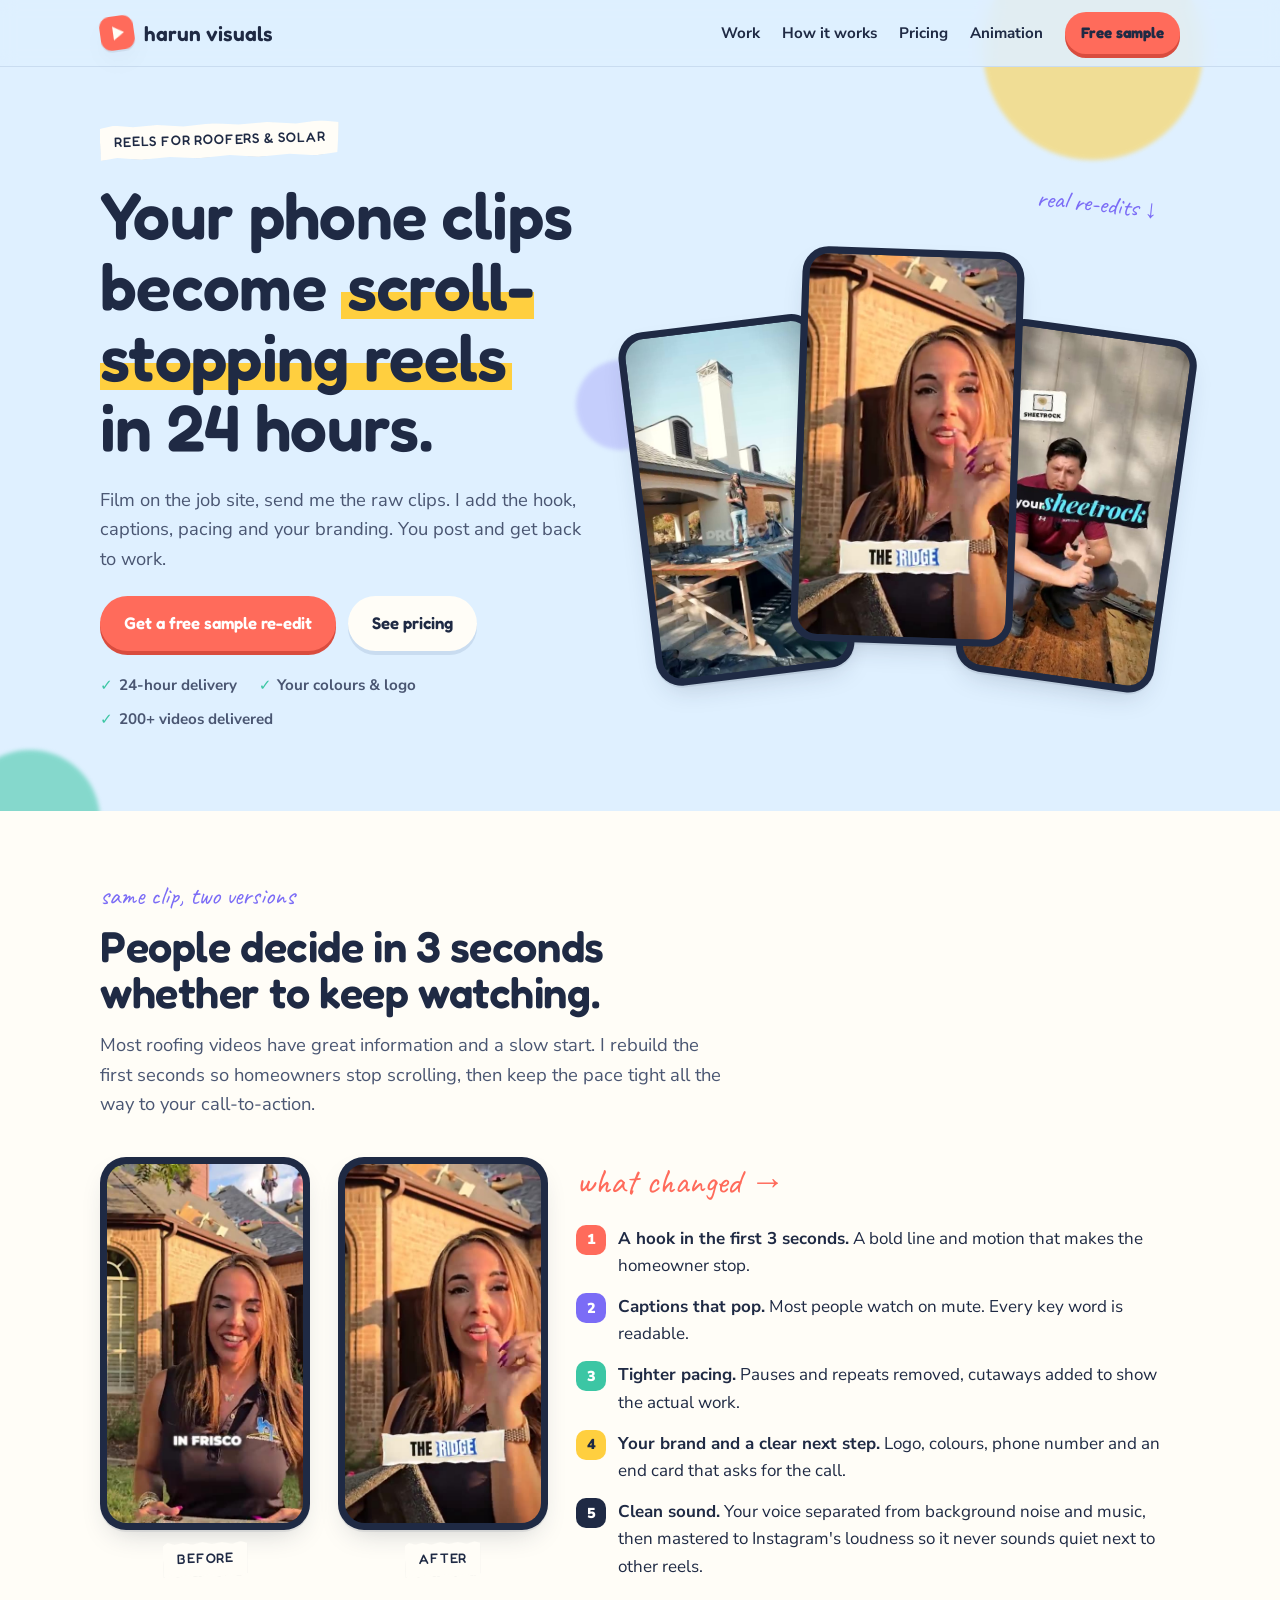
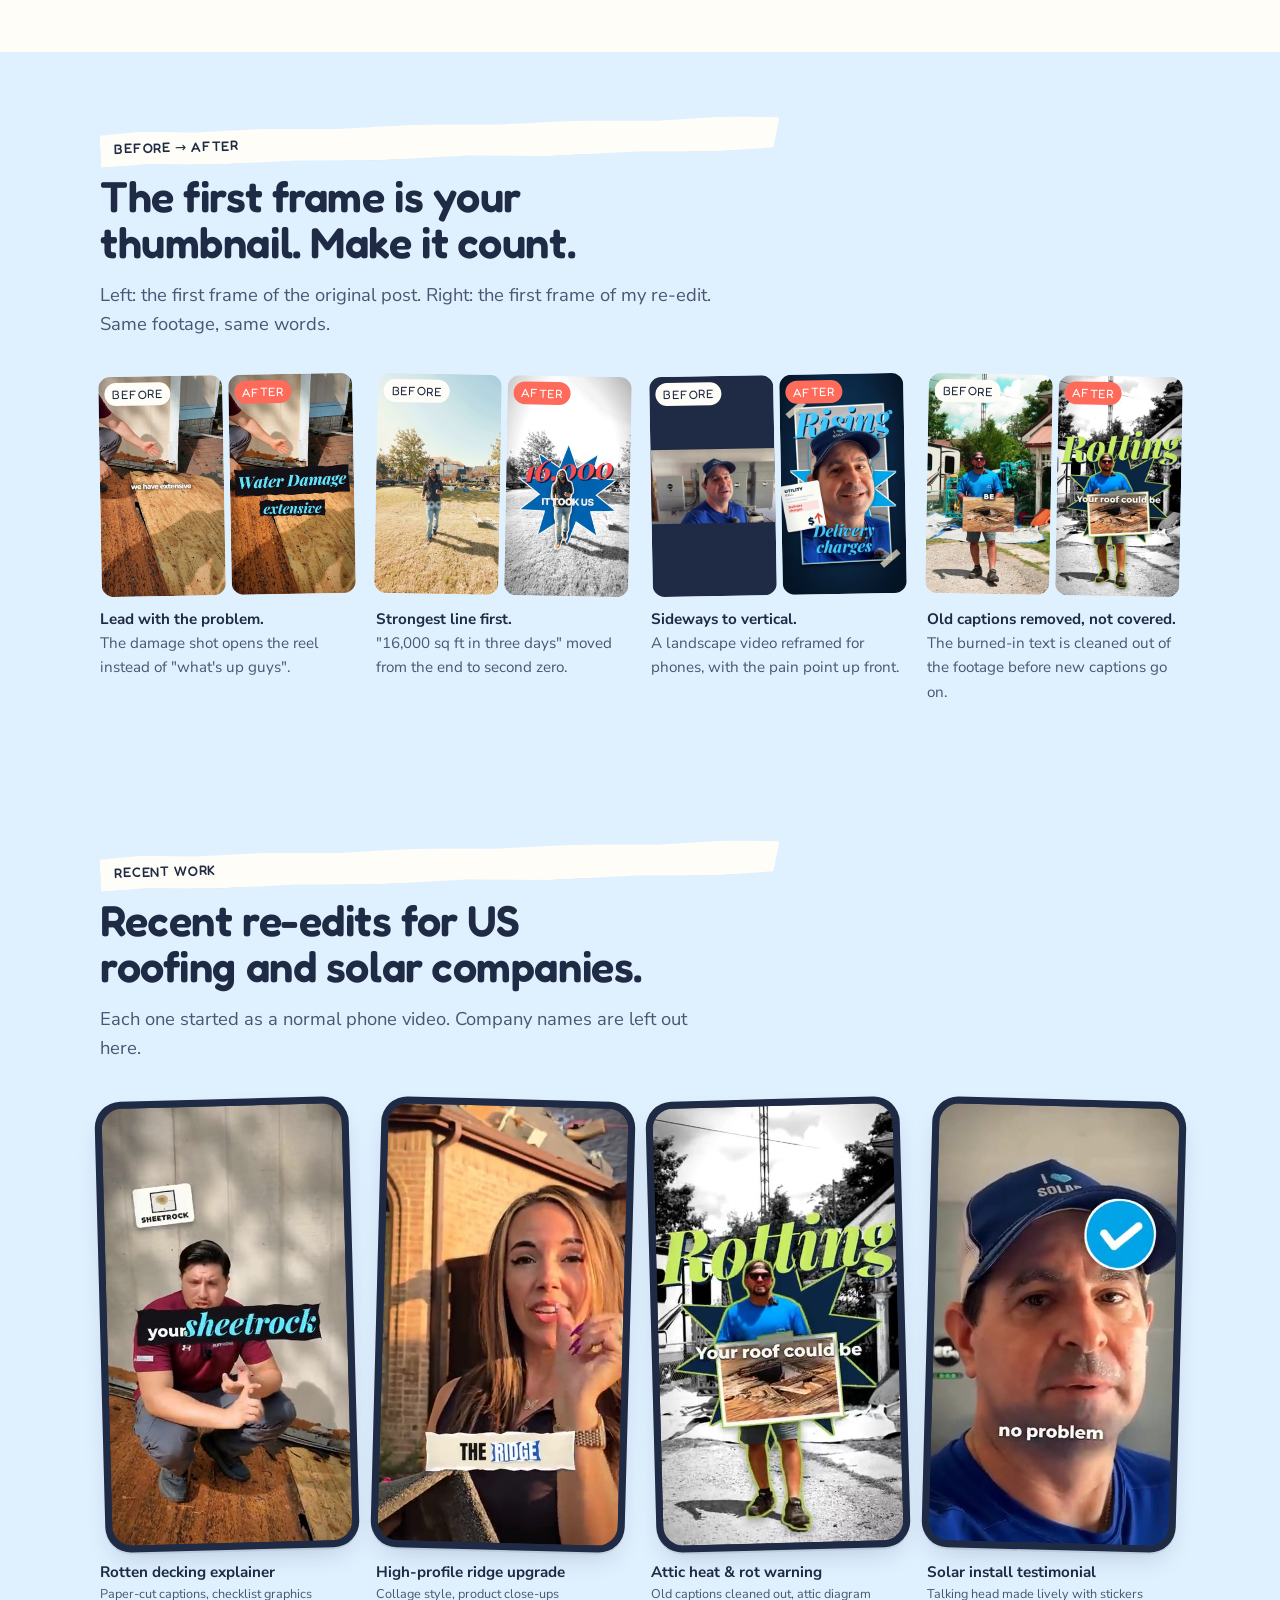
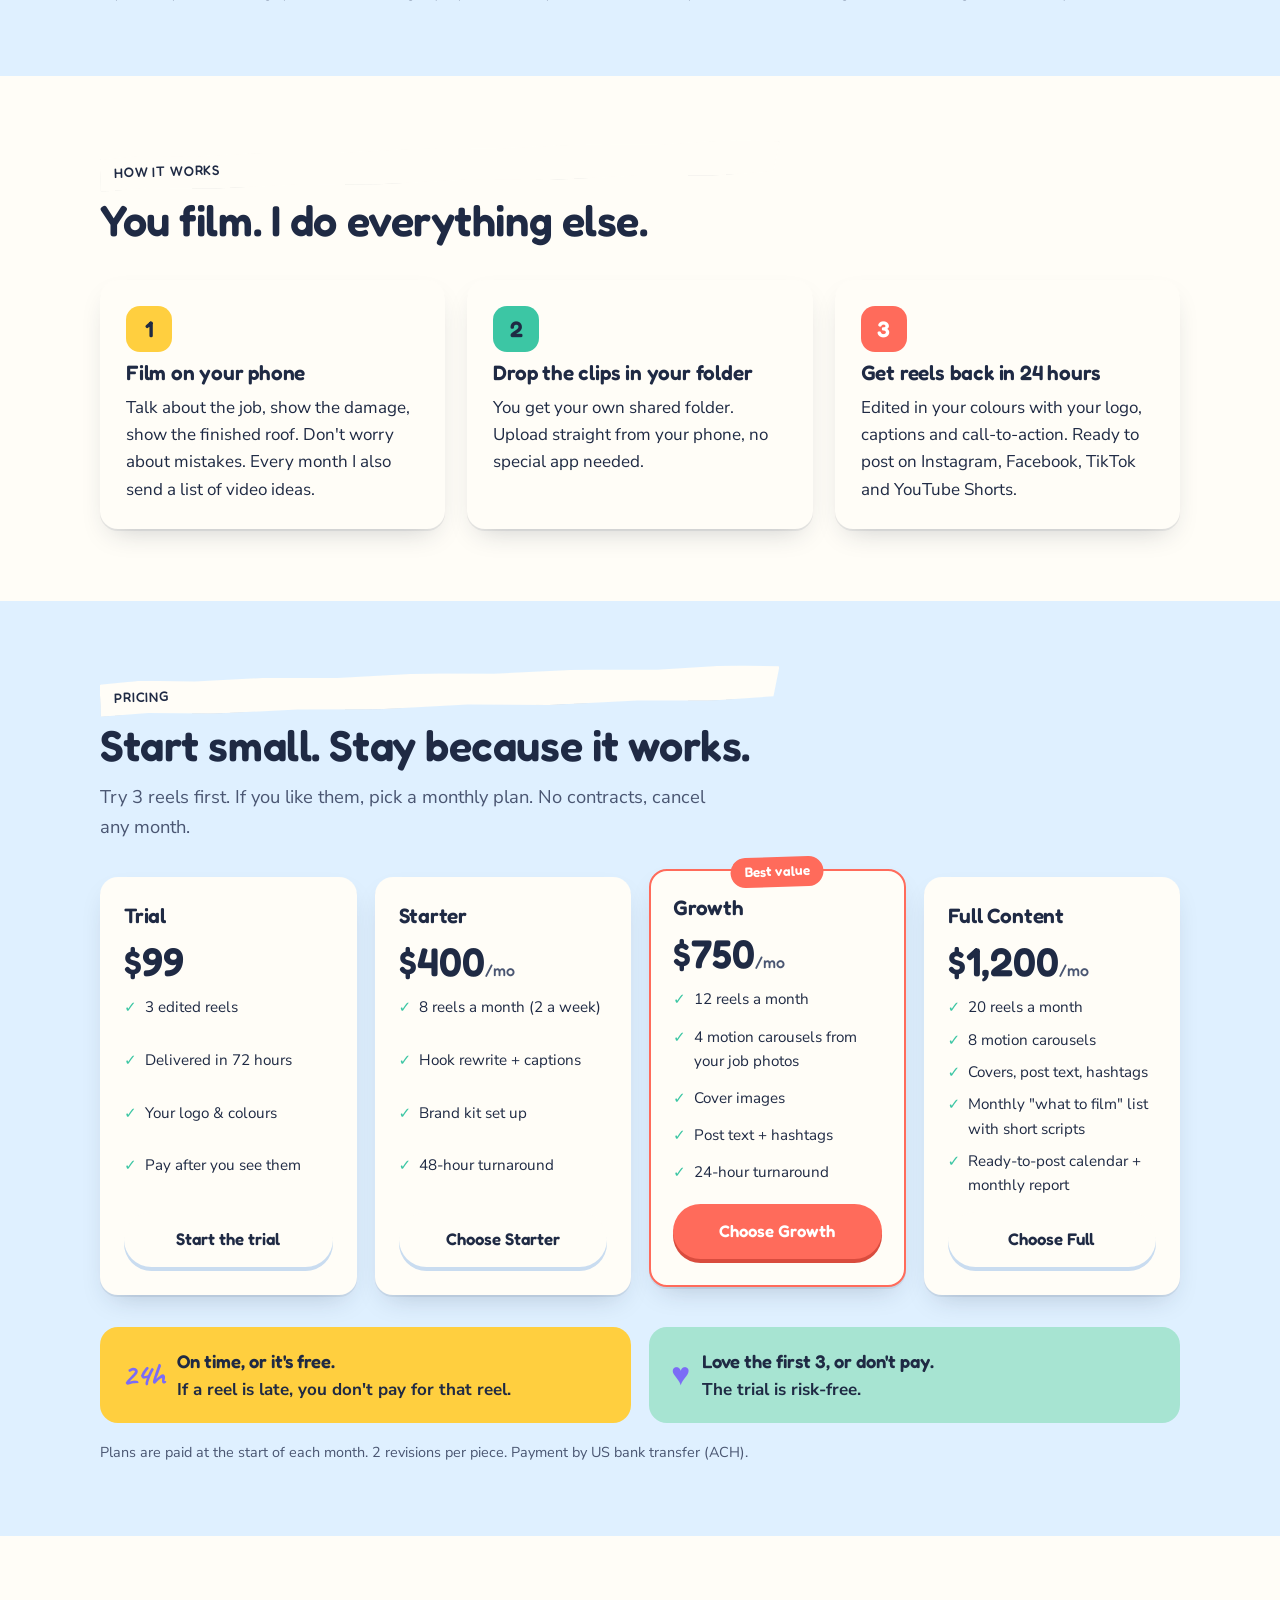
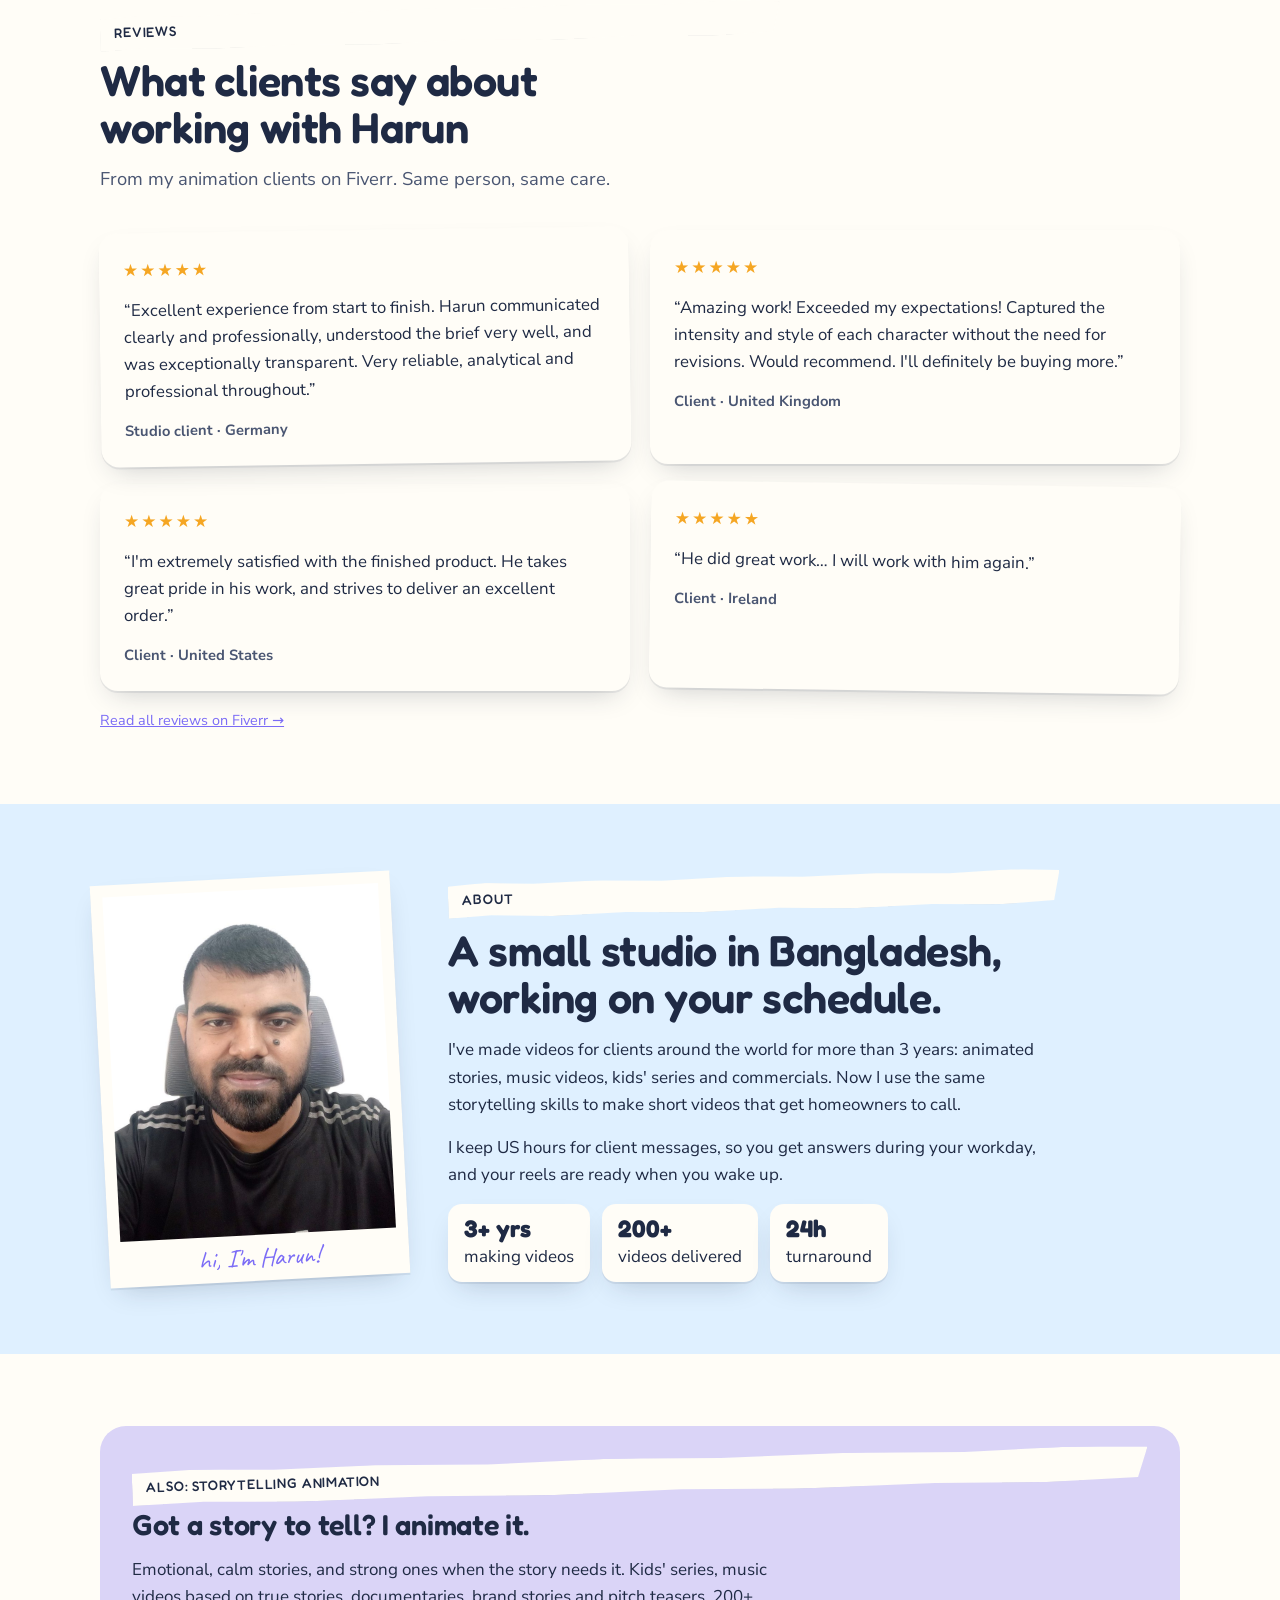
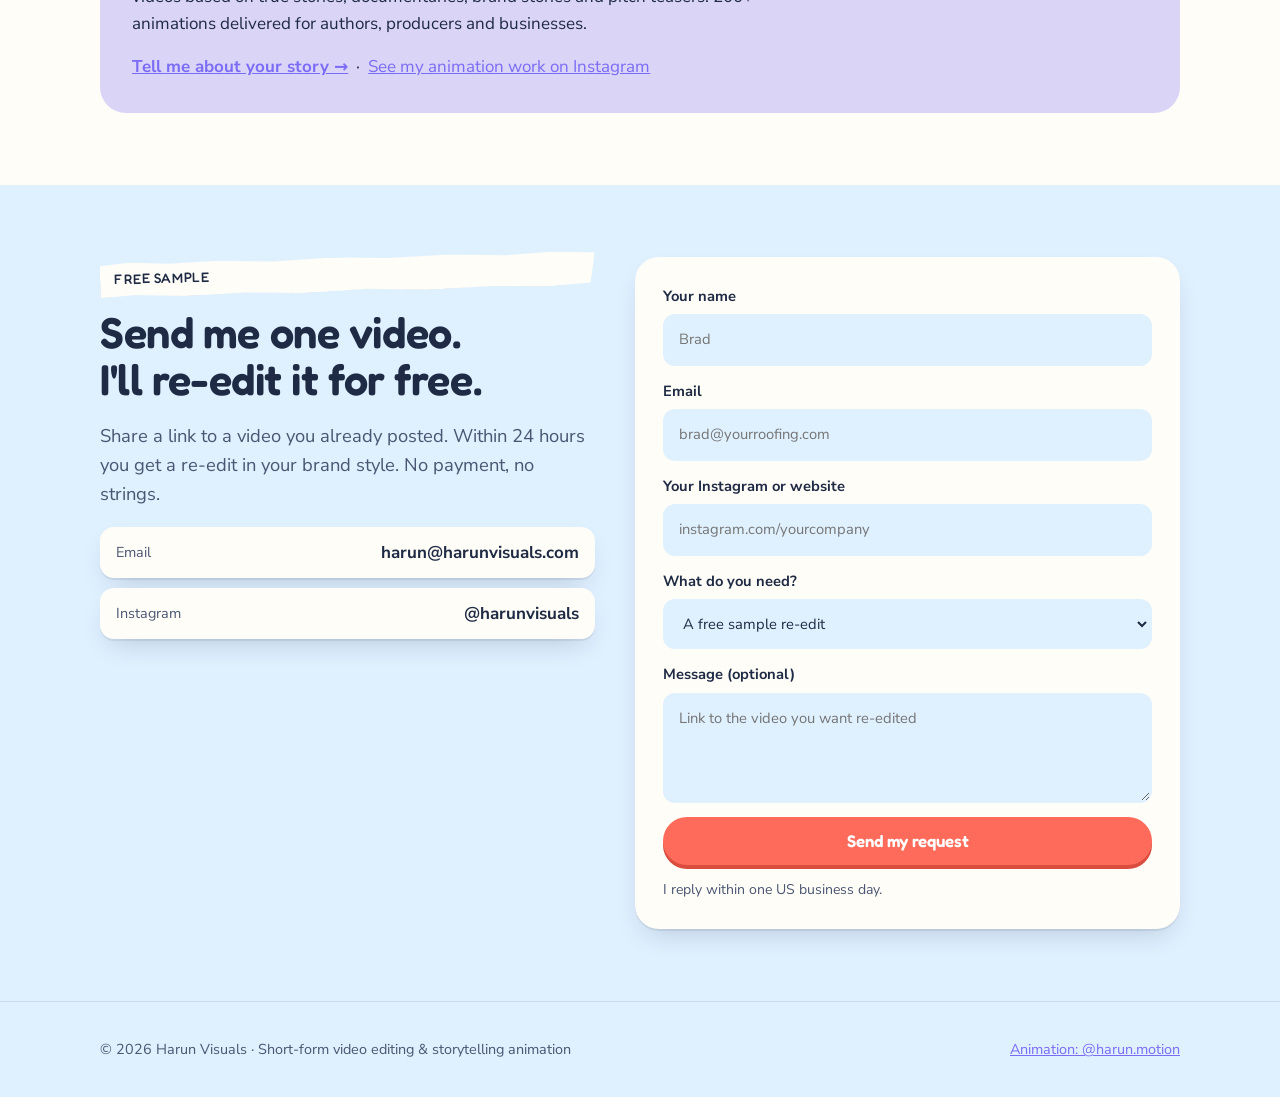
==== index.html @ 13c6de8a "Add Harun Visuals website Co-Authored-By: Claude Opus 5.5 <noreply@anthropic.com> Claude-Session: ht" ====
<!doctype html>
<html lang="en">
<head>
<meta charset="utf-8">
<meta name="viewport" content="width=device-width, initial-scale=1, viewport-fit=cover">
<title>Harun Visuals | Reels for Roofers &amp; Solar</title>
<meta name="description" content="Send your job-site phone clips, get scroll-stopping reels back in 24 hours. Short-form video editing for roofing and solar companies.">
<link rel="preconnect" href="https://fonts.googleapis.com">
<link rel="preconnect" href="https://fonts.gstatic.com" crossorigin>
<link rel="stylesheet" href="https://fonts.googleapis.com/css2?family=Caveat:wght@600&family=Fredoka:wght@500;600&family=Nunito+Sans:opsz,wght@6..12,400;6..12,700;6..12,900&display=swap">
<link rel="stylesheet" href="assets/style.css">
</head>
<body>

<nav class="nav">
  <div class="wrap">
    <a class="logo" href="./"><span class="logo-dot" aria-hidden="true"></span>harun visuals</a>
    <div class="nav-links">
      <a class="hide-sm" href="#work">Work</a>
      <a class="hide-sm" href="#how">How it works</a>
      <a class="hide-sm" href="#pricing">Pricing</a>
      <a class="hide-sm" href="#animation">Animation</a>
      <a class="btn btn-main btn-sm" href="#contact">Free sample</a>
    </div>
  </div>
</nav>

<header class="hero">
  <span class="blob b1"></span><span class="blob b2"></span><span class="blob b3"></span>
  <div class="wrap">
    <div class="hero-copy">
      <div><span class="tag">Reels for roofers &amp; solar</span></div>
      <h1>Your phone clips become <span class="mark">scroll-stopping reels</span> in 24 hours.</h1>
      <p class="lead">Film on the job site, send me the raw clips. I add the hook, captions, pacing and your branding. You post and get back to work.</p>
      <div class="hero-ctas">
        <a class="btn btn-main" href="#contact">Get a free sample re-edit</a>
        <a class="btn btn-ghost" href="#pricing">See pricing</a>
      </div>
      <div class="trust"><span>24-hour delivery</span><span>Your colours &amp; logo</span><span>200+ videos delivered</span></div>
    </div>
    <div class="phones" aria-label="Sample reels">
      <div class="phone"><video src="assets/big-homes.mp4" poster="assets/big-homes.jpg" autoplay muted loop playsinline preload="metadata"></video></div>
      <div class="phone"><video src="assets/ridge-papercut.mp4" poster="assets/ridge-papercut.jpg" autoplay muted loop playsinline preload="metadata"></video></div>
      <div class="phone"><video src="assets/roof-decking.mp4" poster="assets/roof-decking.jpg" autoplay muted loop playsinline preload="metadata"></video></div>
      <span class="note hand">real re-edits ↓</span>
    </div>
  </div>
</header>

<section class="band">
  <div class="wrap">
    <div class="head">
      <span class="hand">same clip, two versions</span>
      <h2>People decide in 3 seconds whether to keep watching.</h2>
      <p class="lead">Most roofing videos have great information and a slow start. I rebuild the first seconds so homeowners stop scrolling, then keep the pace tight all the way to your call-to-action.</p>
    </div>
    <div class="ba">
      <div>
        <div class="phone"><video src="assets/ridge-before.mp4" poster="assets/ridge-before.jpg" autoplay muted loop playsinline preload="metadata"></video></div>
        <p class="ba-label"><span class="tag">Before</span></p>
      </div>
      <div>
        <div class="phone"><video src="assets/ridge-papercut.mp4" poster="assets/ridge-papercut.jpg" autoplay muted loop playsinline preload="metadata"></video></div>
        <p class="ba-label"><span class="tag">After</span></p>
      </div>
      <div class="ba-list">
        <span class="ba-arrow" aria-hidden="true">what changed →</span>
        <ul>
          <li><span class="chip" style="background:var(--coral)">1</span><div><b>A hook in the first 3 seconds.</b> A bold line and motion that makes the homeowner stop.</div></li>
          <li><span class="chip" style="background:var(--grape)">2</span><div><b>Captions that pop.</b> Most people watch on mute. Every key word is readable.</div></li>
          <li><span class="chip" style="background:var(--mint)">3</span><div><b>Tighter pacing.</b> Pauses and repeats removed, cutaways added to show the actual work.</div></li>
          <li><span class="chip" style="background:var(--sun);color:var(--ink)">4</span><div><b>Your brand and a clear next step.</b> Logo, colours, phone number and an end card that asks for the call.</div></li>
          <li><span class="chip" style="background:var(--ink)">5</span><div><b>Clean sound.</b> Your voice separated from background noise and music, then mastered to Instagram's loudness so it never sounds quiet next to other reels.</div></li>
        </ul>
      </div>
    </div>
  </div>
</section>


<section id="first-frame">
  <div class="wrap">
    <div class="head">
      <span class="tag">Before → after</span>
      <h2>The first frame is your thumbnail. Make it count.</h2>
      <p class="lead">Left: the first frame of the original post. Right: the first frame of my re-edit. Same footage, same words.</p>
    </div>
    <div class="pairs">
      <figure class="pair"><div class="pair-imgs"><div><img src="assets/ba-decking-before.jpg" alt="Original first frame: plain shot of damaged roof decking" width="432" height="768"><span>before</span></div><div><img src="assets/ba-decking-after.jpg" alt="Re-edit first frame: Water Damage title over the decking" width="432" height="768"><span>after</span></div></div><figcaption><b>Lead with the problem.</b> The damage shot opens the reel instead of "what's up guys".</figcaption></figure>
      <figure class="pair"><div class="pair-imgs"><div><img src="assets/ba-homes-before.jpg" alt="Original first frame: wide shot of a man walking on a lawn" width="432" height="768"><span>before</span></div><div><img src="assets/ba-homes-after.jpg" alt="Re-edit first frame: black and white cutout with a big 16,000 behind him" width="432" height="768"><span>after</span></div></div><figcaption><b>Strongest line first.</b> "16,000 sq ft in three days" moved from the end to second zero.</figcaption></figure>
      <figure class="pair"><div class="pair-imgs"><div class="land"><img src="assets/ba-solar-before.jpg" alt="Original: landscape video of a man in front of solar battery cabinets" width="640" height="378"><span>before</span></div><div><img src="assets/ba-solar-after.jpg" alt="Re-edit first frame: vertical, Rising delivery charges graphics" width="360" height="640"><span>after</span></div></div><figcaption><b>Sideways to vertical.</b> A landscape video reframed for phones, with the pain point up front.</figcaption></figure>
      <figure class="pair"><div class="pair-imgs"><div><img src="assets/ba-attic-before.jpg" alt="Original first frame: man in a yard with a small photo inset" width="360" height="640"><span>before</span></div><div><img src="assets/ba-attic-after.jpg" alt="Re-edit first frame: Rotting in big letters behind a colour cutout" width="360" height="640"><span>after</span></div></div><figcaption><b>Old captions removed, not covered.</b> The burned-in text is cleaned out of the footage before new captions go on.</figcaption></figure>
    </div>
  </div>
</section>

<section id="work">
  <div class="wrap">
    <div class="head">
      <span class="tag">Recent work</span>
      <h2>Recent re-edits for US roofing and solar companies.</h2>
      <p class="lead">Each one started as a normal phone video. Company names are left out here.</p>
    </div>
    <div class="work">
      <figure><div class="phone"><video src="assets/roof-decking.mp4" poster="assets/roof-decking.jpg" autoplay muted loop playsinline preload="metadata"></video></div><figcaption>Rotten decking explainer<small>Paper-cut captions, checklist graphics</small></figcaption></figure>
      <figure><div class="phone"><video src="assets/ridge-papercut.mp4" poster="assets/ridge-papercut.jpg" autoplay muted loop playsinline preload="metadata"></video></div><figcaption>High-profile ridge upgrade<small>Collage style, product close-ups</small></figcaption></figure>
      <figure><div class="phone"><video src="assets/attic-rot.mp4" poster="assets/attic-rot.jpg" autoplay muted loop playsinline preload="metadata"></video></div><figcaption>Attic heat &amp; rot warning<small>Old captions cleaned out, attic diagram</small></figcaption></figure>
      <figure><div class="phone"><video src="assets/solar-power.mp4" poster="assets/solar-power.jpg" autoplay muted loop playsinline preload="metadata"></video></div><figcaption>Solar install testimonial<small>Talking head made lively with stickers</small></figcaption></figure>
    </div>
  </div>
</section>

<section id="how" class="band">
  <div class="wrap">
    <div class="head">
      <span class="tag">How it works</span>
      <h2>You film. I do everything else.</h2>
    </div>
    <div class="steps">
      <div class="step"><h3>Film on your phone</h3><p>Talk about the job, show the damage, show the finished roof. Don't worry about mistakes. Every month I also send a list of video ideas.</p></div>
      <div class="step"><h3>Drop the clips in your folder</h3><p>You get your own shared folder. Upload straight from your phone, no special app needed.</p></div>
      <div class="step"><h3>Get reels back in 24 hours</h3><p>Edited in your colours with your logo, captions and call-to-action. Ready to post on Instagram, Facebook, TikTok and YouTube Shorts.</p></div>
    </div>
  </div>
</section>

<section id="pricing">
  <div class="wrap">
    <div class="head">
      <span class="tag">Pricing</span>
      <h2>Start small. Stay because it works.</h2>
      <p class="lead">Try 3 reels first. If you like them, pick a monthly plan. No contracts, cancel any month.</p>
    </div>
    <div class="plans">
      <div class="plan">
        <h3>Trial</h3>
        <div class="price">$99</div>
        <ul><li>3 edited reels</li><li>Delivered in 72 hours</li><li>Your logo &amp; colours</li><li>Pay after you see them</li></ul>
        <a class="btn btn-ghost" href="#contact">Start the trial</a>
      </div>
      <div class="plan">
        <h3>Starter</h3>
        <div class="price">$400<small>/mo</small></div>
        <ul><li>8 reels a month (2 a week)</li><li>Hook rewrite + captions</li><li>Brand kit set up</li><li>48-hour turnaround</li></ul>
        <a class="btn btn-ghost" href="#contact">Choose Starter</a>
      </div>
      <div class="plan pop">
        <span class="ribbon">Best value</span>
        <h3>Growth</h3>
        <div class="price">$750<small>/mo</small></div>
        <ul><li>12 reels a month</li><li>4 motion carousels from your job photos</li><li>Cover images</li><li>Post text + hashtags</li><li>24-hour turnaround</li></ul>
        <a class="btn btn-main" href="#contact">Choose Growth</a>
      </div>
      <div class="plan">
        <h3>Full Content</h3>
        <div class="price">$1,200<small>/mo</small></div>
        <ul><li>20 reels a month</li><li>8 motion carousels</li><li>Covers, post text, hashtags</li><li>Monthly "what to film" list with short scripts</li><li>Ready-to-post calendar + monthly report</li></ul>
        <a class="btn btn-ghost" href="#contact">Choose Full</a>
      </div>
    </div>
    <div class="promise">
      <div><span class="hand" style="font-size:2rem">24h</span><span><b>On time, or it's free.</b>If a reel is late, you don't pay for that reel.</span></div>
      <div><span class="hand" style="font-size:2rem">♥</span><span><b>Love the first 3, or don't pay.</b>The trial is risk-free.</span></div>
    </div>
    <p class="small-print">Plans are paid at the start of each month. 2 revisions per piece. Payment by US bank transfer (ACH).</p>
  </div>
</section>

<section class="band">
  <div class="wrap">
    <div class="head">
      <span class="tag">Reviews</span>
      <h2>What clients say about working with Harun</h2>
      <p class="lead">From my animation clients on Fiverr. Same person, same care.</p>
    </div>
    <div class="reviews">
      <div class="review"><div class="stars" aria-label="5 out of 5 stars">★★★★★</div><q>Excellent experience from start to finish. Harun communicated clearly and professionally, understood the brief very well, and was exceptionally transparent. Very reliable, analytical and professional throughout.</q><div class="who">Studio client · Germany</div></div>
      <div class="review"><div class="stars" aria-label="5 out of 5 stars">★★★★★</div><q>Amazing work! Exceeded my expectations! Captured the intensity and style of each character without the need for revisions. Would recommend. I'll definitely be buying more.</q><div class="who">Client · United Kingdom</div></div>
      <div class="review"><div class="stars" aria-label="5 out of 5 stars">★★★★★</div><q>I'm extremely satisfied with the finished product. He takes great pride in his work, and strives to deliver an excellent order.</q><div class="who">Client · United States</div></div>
      <div class="review"><div class="stars" aria-label="5 out of 5 stars">★★★★★</div><q>He did great work… I will work with him again.</q><div class="who">Client · Ireland</div></div>
    </div>
    <p class="small-print"><a href="https://www.fiverr.com/seoexpart231" target="_blank" rel="noopener">Read all reviews on Fiverr →</a></p>
  </div>
</section>

<section>
  <div class="wrap about">
    <div class="polaroid"><img src="assets/harun.jpg" alt="Harun R, founder of Harun Visuals" width="720" height="900"><span class="hand">hi, I'm Harun!</span></div>
    <div class="about-copy">
      <span class="tag">About</span>
      <h2>A small studio in Bangladesh, working on your schedule.</h2>
      <p>I've made videos for clients around the world for more than 3 years: animated stories, music videos, kids' series and commercials. Now I use the same storytelling skills to make short videos that get homeowners to call.</p>
      <p>I keep US hours for client messages, so you get answers during your workday, and your reels are ready when you wake up.</p>
      <div class="facts">
        <div class="fact"><b>3+ yrs</b>making videos</div>
        <div class="fact"><b>200+</b>videos delivered</div>
        <div class="fact"><b>24h</b>turnaround</div>
      </div>
    </div>
  </div>
</section>

<section id="animation" class="band">
  <div class="wrap">
    <div class="door d2" style="box-shadow:none">
      <span class="tag">Also: storytelling animation</span>
      <h3 style="font-size:1.8rem">Got a story to tell? I animate it.</h3>
      <p style="max-width:40em">Emotional, calm stories, and strong ones when the story needs it. Kids' series, music videos based on true stories, documentaries, brand stories and pitch teasers. 200+ animations delivered for authors, producers and businesses.</p>
      <p><a href="#contact"><b>Tell me about your story →</b></a> &nbsp;·&nbsp; <a href="https://www.instagram.com/harun.motion/" target="_blank" rel="noopener">See my animation work on Instagram</a></p>
    </div>
  </div>
</section>

<section id="contact">
  <div class="wrap contact">
    <div class="contact-info">
      <span class="tag">Free sample</span>
      <h2>Send me one video. I'll re-edit it for free.</h2>
      <p class="lead">Share a link to a video you already posted. Within 24 hours you get a re-edit in your brand style. No payment, no strings.</p>
      <div class="ways">
        <div class="way"><span>Email</span><code>harun@harunvisuals.com</code></div>
        <div class="way"><span>Instagram</span><code>@harunvisuals</code></div>
      </div>
    </div>
    <form id="sample-form" novalidate>
      <label for="f-name">Your name<input id="f-name" name="name" autocomplete="name" required placeholder="Brad"></label>
      <label for="f-email">Email<input id="f-email" name="email" type="email" autocomplete="email" required placeholder="brad@yourroofing.com"></label>
      <label for="f-link">Your Instagram or website<input id="f-link" name="link" placeholder="instagram.com/yourcompany"></label>
      <label for="f-need">What do you need?
        <select id="f-need" name="need">
          <option>A free sample re-edit</option>
          <option>The $99 trial (3 reels)</option>
          <option>A monthly plan</option>
          <option>Storytelling animation</option>
          <option>Something else</option>
        </select>
      </label>
      <label for="f-msg">Message (optional)<textarea id="f-msg" name="message" placeholder="Link to the video you want re-edited"></textarea></label>
      <button class="btn btn-main" type="submit">Send my request</button>
      <p class="form-note" id="form-status" role="status">I reply within one US business day.</p>
    </form>
  </div>
</section>

<footer>
  <div class="wrap"><span>© 2026 Harun Visuals · Short-form video editing &amp; storytelling animation</span><a href="https://www.instagram.com/harun.motion/" target="_blank" rel="noopener">Animation: @harun.motion</a></div>
</footer>

<script src="assets/site.js"></script>
</body>
</html>
---- assets/style.css ----
/* Layout concept: a sunny paper desk. Torn-paper labels and tilted "sticker" phones, the same language Harun uses in his edits. Single light theme by choice. */
:root {
  --sky: #dff0ff;        /* page ground */
  --paper: #fffdf7;      /* cards, labels */
  --ink: #1f2a44;        /* text */
  --ink-soft: #4a5672;   /* secondary text */
  --sun: #ffcf3f;        /* highlight */
  --coral: #ff6b5b;      /* main action */
  --mint: #3cc6a4;       /* success / checks */
  --grape: #7b6cf6;      /* accents, links */
  --line: #c9dcf0;       /* hairlines on sky */
  --f-display: "Fredoka", "Baloo 2", "Trebuchet MS", system-ui, sans-serif;
  --f-body: "Nunito Sans", "Segoe UI", system-ui, -apple-system, sans-serif;
  --f-hand: "Caveat", "Comic Sans MS", cursive;
  --r: 18px;
  --shadow: 0 2px 0 rgba(31,42,68,.08), 0 12px 28px -12px rgba(31,42,68,.25);
  color-scheme: light;
}
* { box-sizing: border-box; }
html { scroll-behavior: smooth; }
body {
  margin: 0; background: var(--sky); color: var(--ink);
  font-family: var(--f-body); font-size: 17px; line-height: 1.6;
  -webkit-font-smoothing: antialiased; overflow-x: hidden;
}
img, video { max-width: 100%; height: auto; display: block; }
a { color: var(--grape); }
:focus-visible { outline: 3px solid var(--grape); outline-offset: 3px; border-radius: 6px; }

.wrap { width: 100%; max-width: 1120px; margin: 0 auto; padding-inline: 20px; }
section { padding-block: 72px; position: relative; }
h1, h2, h3 { font-family: var(--f-display); font-weight: 600; line-height: 1.08; margin: 0; text-wrap: balance; letter-spacing: -.01em; }
h1 { font-size: clamp(2.3rem, 5.6vw, 4.1rem); }
h2 { font-size: clamp(1.8rem, 3.6vw, 2.7rem); }
h3 { font-size: 1.3rem; }
p { margin: 0; }
.lead { font-size: 1.15rem; color: var(--ink-soft); max-width: 34em; }
.hand { font-family: var(--f-hand); font-size: 1.6rem; color: var(--grape); line-height: 1; }

/* torn paper label (his caption style) */
.tag {
  display: inline-block; background: var(--paper); color: var(--ink);
  font-family: var(--f-display); font-weight: 500; font-size: .85rem; letter-spacing: .06em; text-transform: uppercase;
  padding: 6px 14px 7px; transform: rotate(-1.5deg);
  clip-path: polygon(0 8%, 6% 0, 14% 6%, 24% 1%, 35% 7%, 47% 0, 58% 6%, 70% 1%, 82% 7%, 92% 0, 100% 6%, 99% 92%, 90% 100%, 79% 94%, 66% 100%, 54% 93%, 41% 100%, 29% 94%, 17% 100%, 7% 93%, 0 100%);
  box-shadow: var(--shadow);
}
.mark { background: linear-gradient(transparent 58%, var(--sun) 58%, var(--sun) 92%, transparent 92%); padding: 0 .08em; }

/* nav */
.nav { position: sticky; top: env(safe-area-inset-top, 0px); z-index: 20; background: color-mix(in srgb, var(--sky) 88%, transparent); backdrop-filter: blur(8px); border-bottom: 1px solid var(--line); }
.nav .wrap { display: flex; align-items: center; justify-content: space-between; gap: 16px; padding-block: 12px; }
.logo { display: flex; align-items: center; gap: 10px; text-decoration: none; color: var(--ink); font-family: var(--f-display); font-weight: 600; font-size: 1.3rem; }
.logo-dot { width: 34px; height: 34px; border-radius: 11px; background: var(--coral); display: grid; place-items: center; transform: rotate(-8deg); box-shadow: var(--shadow); }
.logo-dot::after { content: ""; border-left: 11px solid var(--paper); border-top: 7px solid transparent; border-bottom: 7px solid transparent; margin-left: 3px; }
.nav-links { display: flex; align-items: center; gap: 22px; }
.nav-links a { color: var(--ink); text-decoration: none; font-weight: 700; font-size: .95rem; }
.nav-links a.hide-sm { }
@media (max-width: 760px) { .nav-links .hide-sm { display: none; } }

/* buttons */
.btn { display: inline-flex; align-items: center; justify-content: center; gap: 8px; font-family: var(--f-display); font-weight: 600; font-size: 1.05rem; text-decoration: none; border: 0; cursor: pointer; padding: 14px 24px; border-radius: 999px; transition: transform .15s ease, box-shadow .15s ease; }
.btn-main { background: var(--coral); color: #fff; box-shadow: 0 4px 0 #d94c3e; }
.btn-main:hover { transform: translateY(-2px); box-shadow: 0 6px 0 #d94c3e; }
.btn-ghost { background: var(--paper); color: var(--ink); box-shadow: 0 4px 0 var(--line); }
.btn-ghost:hover { transform: translateY(-2px); }
.btn-sm { padding: 9px 16px; font-size: .95rem; }

/* hero */
.hero { padding-block: 56px 80px; overflow: hidden; }
.hero .wrap { display: grid; grid-template-columns: 1.05fr .95fr; gap: 40px; align-items: center; }
.hero-copy { display: grid; gap: 22px; min-width: 0; }
.hero-ctas { display: flex; flex-wrap: wrap; gap: 12px; }
.trust { display: flex; flex-wrap: wrap; gap: 10px 22px; font-weight: 700; color: var(--ink-soft); font-size: .95rem; }
.trust span::before { content: "✓"; color: var(--mint); margin-right: 6px; font-weight: 900; }
@media (max-width: 860px) { .hero .wrap { grid-template-columns: 1fr; } }

/* phones */
.phones { position: relative; display: flex; justify-content: center; align-items: flex-end; min-height: 460px; }
.phone { width: 200px; aspect-ratio: 9/16; max-width: 100%; border-radius: 26px; background: var(--ink); padding: 7px; box-shadow: var(--shadow); position: relative; flex: none; }
.phone video, .phone img { width: 100%; height: 100%; object-fit: cover; border-radius: 20px; background: #000; }
.phones .phone:nth-child(1) { transform: rotate(-7deg) translateY(20px); z-index: 1; margin-right: -38px; }
.phones .phone:nth-child(2) { transform: rotate(2deg) translateY(-14px); z-index: 3; width: 222px; }
.phones .phone:nth-child(3) { transform: rotate(8deg) translateY(26px); z-index: 2; margin-left: -38px; }
.phones .note { position: absolute; top: -6px; right: 4%; transform: rotate(6deg); z-index: 4; }
@media (max-width: 520px) {
  .phones { min-height: 340px; }
  .phone { width: 128px; } .phones .phone:nth-child(2) { width: 150px; }
  .phones .phone:nth-child(1) { margin-right: -26px; } .phones .phone:nth-child(3) { margin-left: -26px; }
}

/* floating blobs */
.blob { position: absolute; border-radius: 50%; filter: blur(2px); opacity: .55; z-index: 0; pointer-events: none; animation: drift 14s ease-in-out infinite alternate; }
.b1 { width: 220px; height: 220px; background: var(--sun); top: -60px; right: 6%; }
.b2 { width: 140px; height: 140px; background: var(--mint); bottom: 10px; left: -40px; animation-delay: -5s; }
.b3 { width: 90px; height: 90px; background: var(--grape); top: 40%; left: 45%; opacity: .25; animation-delay: -9s; }
@keyframes drift { to { transform: translate(18px, -16px) scale(1.06); } }
.hero .wrap, section .wrap { position: relative; z-index: 1; }

/* sections on paper */
.band { background: var(--paper); }
.head { display: grid; gap: 14px; margin-bottom: 36px; max-width: 40em; }

/* before/after */
.ba { display: grid; grid-template-columns: auto auto 1fr; gap: 28px; align-items: center; }
.ba .phone { width: 210px; }
.ba-label { text-align: center; margin-top: 12px; }
.ba-arrow { font-family: var(--f-hand); font-size: 2.2rem; color: var(--coral); }
.ba-list { display: grid; gap: 14px; min-width: 0; }
.ba-list li { list-style: none; display: flex; gap: 12px; align-items: flex-start; }
.ba-list ul { margin: 0; padding: 0; display: grid; gap: 14px; }
.chip { flex: none; width: 30px; height: 30px; border-radius: 10px; display: grid; place-items: center; font-weight: 900; color: #fff; font-size: .9rem; }
@media (max-width: 860px) { .ba { grid-template-columns: 1fr 1fr; } .ba .phone { width: 100%; } .ba-arrow { display: none; } .ba-list { grid-column: 1 / -1; } }

/* work grid */
.work { display: grid; grid-template-columns: repeat(4, 1fr); gap: 22px; }
.work figure { margin: 0; display: grid; gap: 10px; }
.work .phone { width: 100%; }
.work figcaption { font-weight: 700; font-size: .95rem; }
.work figcaption small { display: block; font-weight: 400; color: var(--ink-soft); }
.work figure:nth-child(odd) .phone { transform: rotate(-1.5deg); }
.work figure:nth-child(even) .phone { transform: rotate(1.5deg); }
@media (max-width: 860px) { .work { grid-template-columns: repeat(2, 1fr); } }

/* steps */
.steps { display: grid; grid-template-columns: repeat(3, 1fr); gap: 22px; counter-reset: s; }
.step { background: var(--paper); border-radius: var(--r); padding: 26px; box-shadow: var(--shadow); display: grid; gap: 10px; align-content: start; }
.step::before { counter-increment: s; content: counter(s); font-family: var(--f-display); font-weight: 600; font-size: 1.4rem; width: 46px; height: 46px; border-radius: 14px; display: grid; place-items: center; color: var(--ink); }
.step:nth-child(1)::before { background: var(--sun); }
.step:nth-child(2)::before { background: var(--mint); }
.step:nth-child(3)::before { background: var(--coral); color: #fff; }
@media (max-width: 760px) { .steps { grid-template-columns: 1fr; } }

/* pricing */
.plans { display: grid; grid-template-columns: repeat(4, 1fr); gap: 18px; align-items: stretch; }
.plan { background: var(--paper); border-radius: var(--r); padding: 26px 22px; box-shadow: var(--shadow); display: flex; flex-direction: column; gap: 14px; position: relative; border: 2px solid transparent; min-width: 0; }
.plan.pop { border-color: var(--coral); transform: translateY(-8px); }
.plan .ribbon { position: absolute; top: -14px; left: 50%; transform: translateX(-50%) rotate(-2deg); background: var(--coral); color: #fff; font-family: var(--f-display); font-weight: 600; font-size: .85rem; padding: 4px 14px; border-radius: 999px; white-space: nowrap; }
.price { font-family: var(--f-display); font-weight: 600; font-size: 2.5rem; line-height: 1; font-variant-numeric: tabular-nums; }
.price small { font-size: 1rem; color: var(--ink-soft); font-weight: 500; }
.plan ul { margin: 0; padding: 0; list-style: none; display: grid; gap: 8px; font-size: .95rem; flex: 1; }
.plan li { display: flex; gap: 8px; }
.plan li::before { content: "✓"; color: var(--mint); font-weight: 900; }
.plan .btn { width: 100%; }
@media (max-width: 1000px) { .plans { grid-template-columns: repeat(2, 1fr); } .plan.pop { transform: none; } }
@media (max-width: 560px) { .plans { grid-template-columns: 1fr; } }

.promise { display: grid; grid-template-columns: repeat(2, 1fr); gap: 18px; margin-top: 32px; }
.promise div { background: var(--sun); border-radius: var(--r); padding: 20px 22px; font-weight: 700; display: flex; gap: 12px; align-items: center; }
.promise div:nth-child(2) { background: color-mix(in srgb, var(--mint) 45%, var(--paper)); }
.promise b { font-family: var(--f-display); font-size: 1.15rem; font-weight: 600; display: block; }
.small-print { margin-top: 18px; font-size: .9rem; color: var(--ink-soft); }
@media (max-width: 700px) { .promise { grid-template-columns: 1fr; } }

/* reviews */
.reviews { display: grid; grid-template-columns: repeat(2, 1fr); gap: 20px; }
.review { background: var(--paper); border-radius: var(--r); padding: 24px; box-shadow: var(--shadow); display: grid; gap: 14px; align-content: start; }
.review:nth-child(1) { transform: rotate(-.8deg); } .review:nth-child(4) { transform: rotate(.8deg); }
.stars { color: #f5a623; letter-spacing: 2px; }
.review q { font-size: 1.05rem; quotes: "“" "”"; }
.who { font-weight: 700; font-size: .92rem; color: var(--ink-soft); }
@media (max-width: 760px) { .reviews { grid-template-columns: 1fr; } }

/* about */
.about { display: grid; grid-template-columns: 300px 1fr; gap: 48px; align-items: center; }
.polaroid { background: var(--paper); padding: 12px 12px 46px; box-shadow: var(--shadow); transform: rotate(-3deg); position: relative; max-width: 300px; }
.polaroid img { width: 100%; height: auto; aspect-ratio: 4/5; object-fit: cover; }
.polaroid .hand { position: absolute; bottom: 10px; left: 0; right: 0; text-align: center; }
.about-copy { display: grid; gap: 16px; min-width: 0; max-width: 36em; }
.facts { display: flex; flex-wrap: wrap; gap: 12px; }
.fact { background: var(--paper); border-radius: 14px; padding: 12px 16px; box-shadow: var(--shadow); }
.fact b { font-family: var(--f-display); font-size: 1.5rem; display: block; line-height: 1.1; }
@media (max-width: 760px) { .about { grid-template-columns: 1fr; } .polaroid { margin: 0 auto; } }

/* doors (home) */
.doors { display: grid; grid-template-columns: repeat(2, 1fr); gap: 24px; }
.door { border-radius: 26px; padding: 32px; display: grid; gap: 16px; align-content: start; text-decoration: none; color: var(--ink); box-shadow: var(--shadow); transition: transform .2s ease; min-width: 0; }
.door:hover { transform: translateY(-4px) rotate(-.5deg); }
.door.d1 { background: var(--sun); }
.door.d2 { background: color-mix(in srgb, var(--grape) 28%, var(--paper)); }
.door .go { font-family: var(--f-display); font-weight: 600; }
@media (max-width: 760px) { .doors { grid-template-columns: 1fr; } }

/* contact */
.contact { display: grid; grid-template-columns: 1fr 1.1fr; gap: 40px; align-items: start; }
.contact-info { display: grid; gap: 18px; min-width: 0; }
.ways { display: grid; gap: 10px; }
.way { background: var(--paper); border-radius: 14px; padding: 12px 16px; display: flex; justify-content: space-between; align-items: center; gap: 12px; box-shadow: var(--shadow); font-weight: 700; }
.way span { color: var(--ink-soft); font-weight: 400; font-size: .9rem; }
.way code { font-family: var(--f-body); font-weight: 700; user-select: all; overflow-wrap: anywhere; }
form { background: var(--paper); border-radius: 24px; padding: 28px; box-shadow: var(--shadow); display: grid; gap: 14px; }
label { font-weight: 700; font-size: .92rem; display: grid; gap: 6px; }
input, select, textarea { font: inherit; font-weight: 400; color: var(--ink); background: var(--sky); border: 2px solid transparent; border-radius: 12px; padding: 12px 14px; width: 100%; }
input:focus, select:focus, textarea:focus { border-color: var(--grape); outline: none; }
textarea { min-height: 110px; resize: vertical; }
.form-note { font-size: .88rem; color: var(--ink-soft); }
.form-ok { background: color-mix(in srgb, var(--mint) 30%, var(--paper)); padding: 14px; border-radius: 12px; font-weight: 700; }
@media (max-width: 860px) { .contact { grid-template-columns: 1fr; } }

footer { padding-block: 36px; border-top: 1px solid var(--line); font-size: .9rem; color: var(--ink-soft); }
footer .wrap { display: flex; flex-wrap: wrap; justify-content: space-between; gap: 12px; }

/* gentle entrance (visible at rest) */
@keyframes pop { from { transform: translateY(10px) scale(.98); } to { transform: none; } }
.hero-copy > * { animation: pop .6s ease both; }
.hero-copy > *:nth-child(2) { animation-delay: .06s; } .hero-copy > *:nth-child(3) { animation-delay: .12s; } .hero-copy > *:nth-child(4) { animation-delay: .18s; }
@media (prefers-reduced-motion: reduce) { *, *::before, *::after { animation: none !important; transition: none !important; } html { scroll-behavior: auto; } }

/* first-frame before/after pairs */
.pairs { display: grid; grid-template-columns: repeat(4, minmax(0, 1fr)); gap: 26px 22px; }
.pair { margin: 0; display: grid; gap: 12px; align-content: start; min-width: 0; }
.pair-imgs { display: grid; grid-template-columns: 1fr 1fr; gap: 6px; align-items: end; }
.pair-imgs > div { position: relative; }
.pair-imgs img { width: 100%; aspect-ratio: 9/16; object-fit: cover; border-radius: 12px; }
.pair-imgs .land img { object-fit: contain; background: var(--ink); }
.pair-imgs span { position: absolute; top: 6px; left: 6px; font-family: var(--f-display); font-size: .75rem; text-transform: uppercase; letter-spacing: .06em; padding: 2px 8px; border-radius: 999px; background: var(--paper); color: var(--ink); }
.pair-imgs > div:last-child span { background: var(--coral); color: #fff; }
.pair figcaption { font-size: .95rem; color: var(--ink-soft); }
.pair figcaption b { display: block; color: var(--ink); }
.pair:nth-child(odd) .pair-imgs { transform: rotate(-1deg); }
.pair:nth-child(even) .pair-imgs { transform: rotate(1deg); }
@media (max-width: 1000px) { .pairs { grid-template-columns: repeat(2, minmax(0, 1fr)); } }
@media (max-width: 560px) { .pairs { grid-template-columns: minmax(0, 1fr); } }
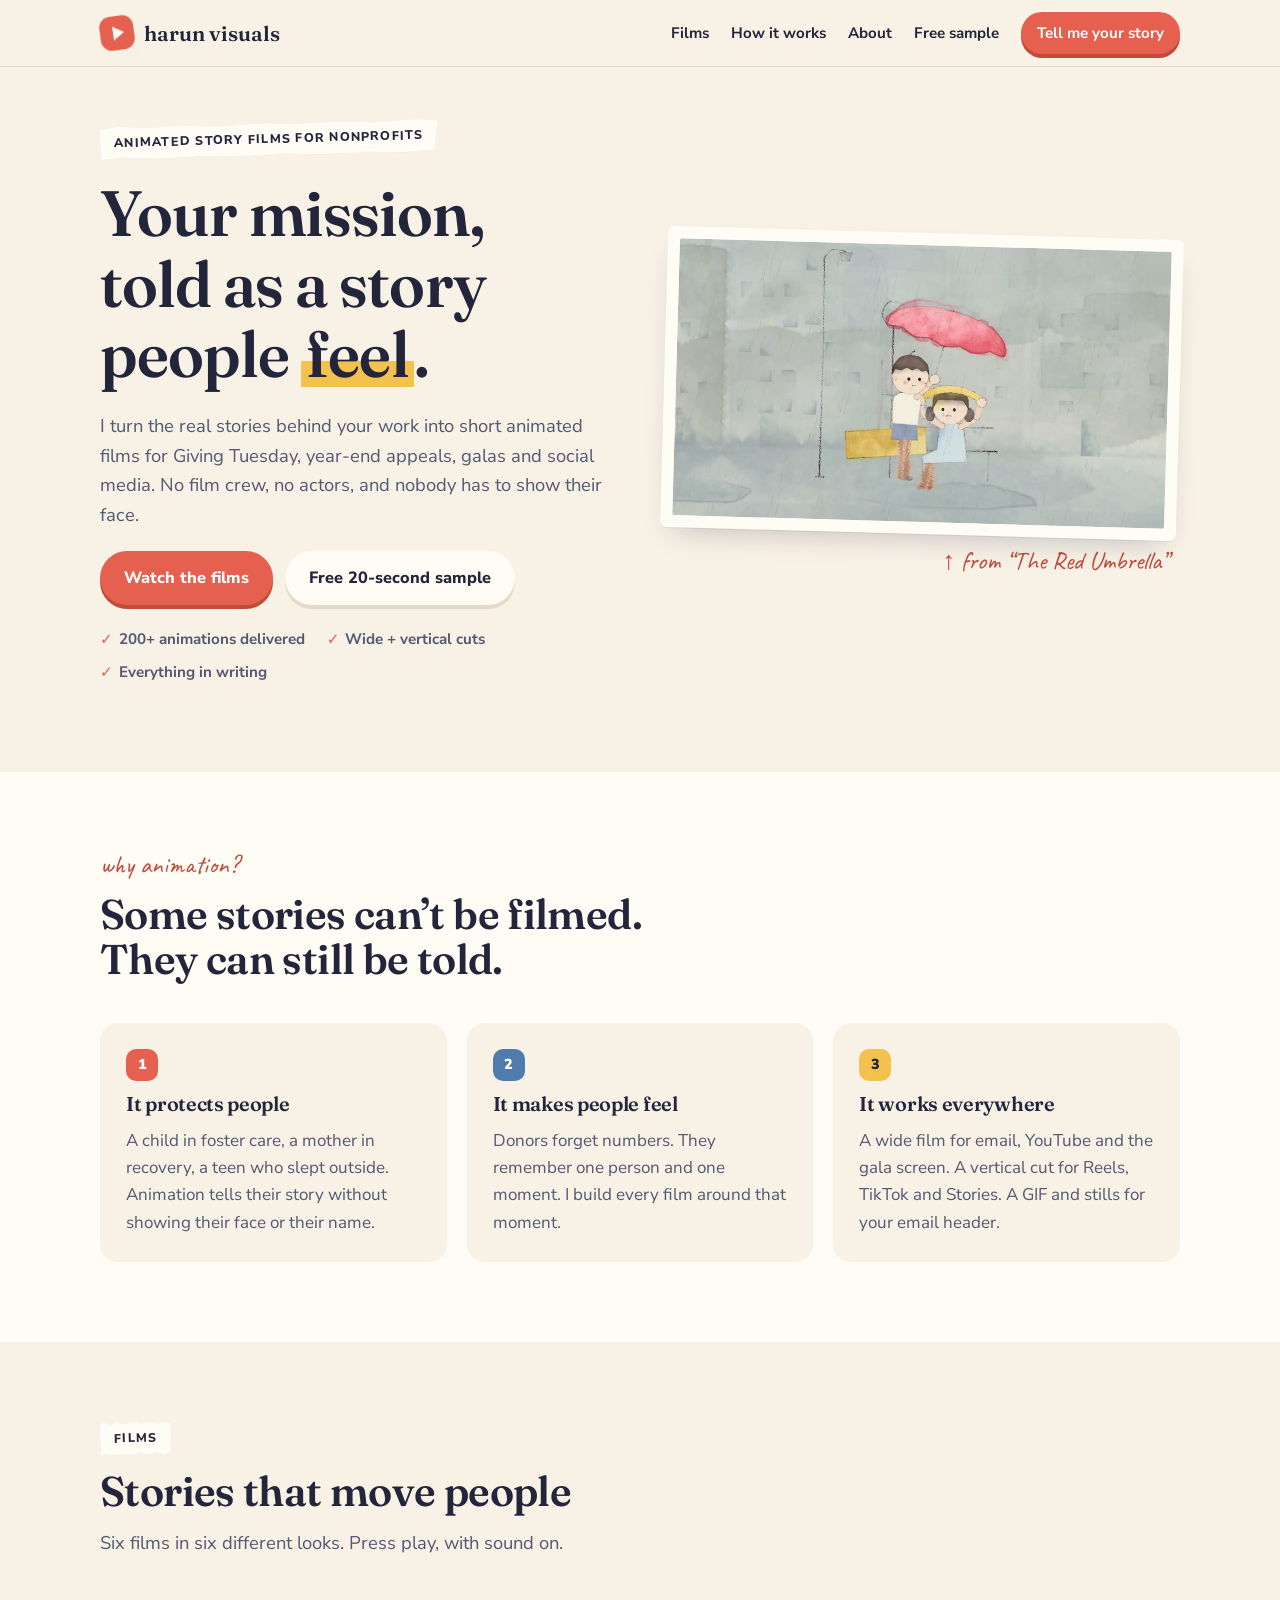
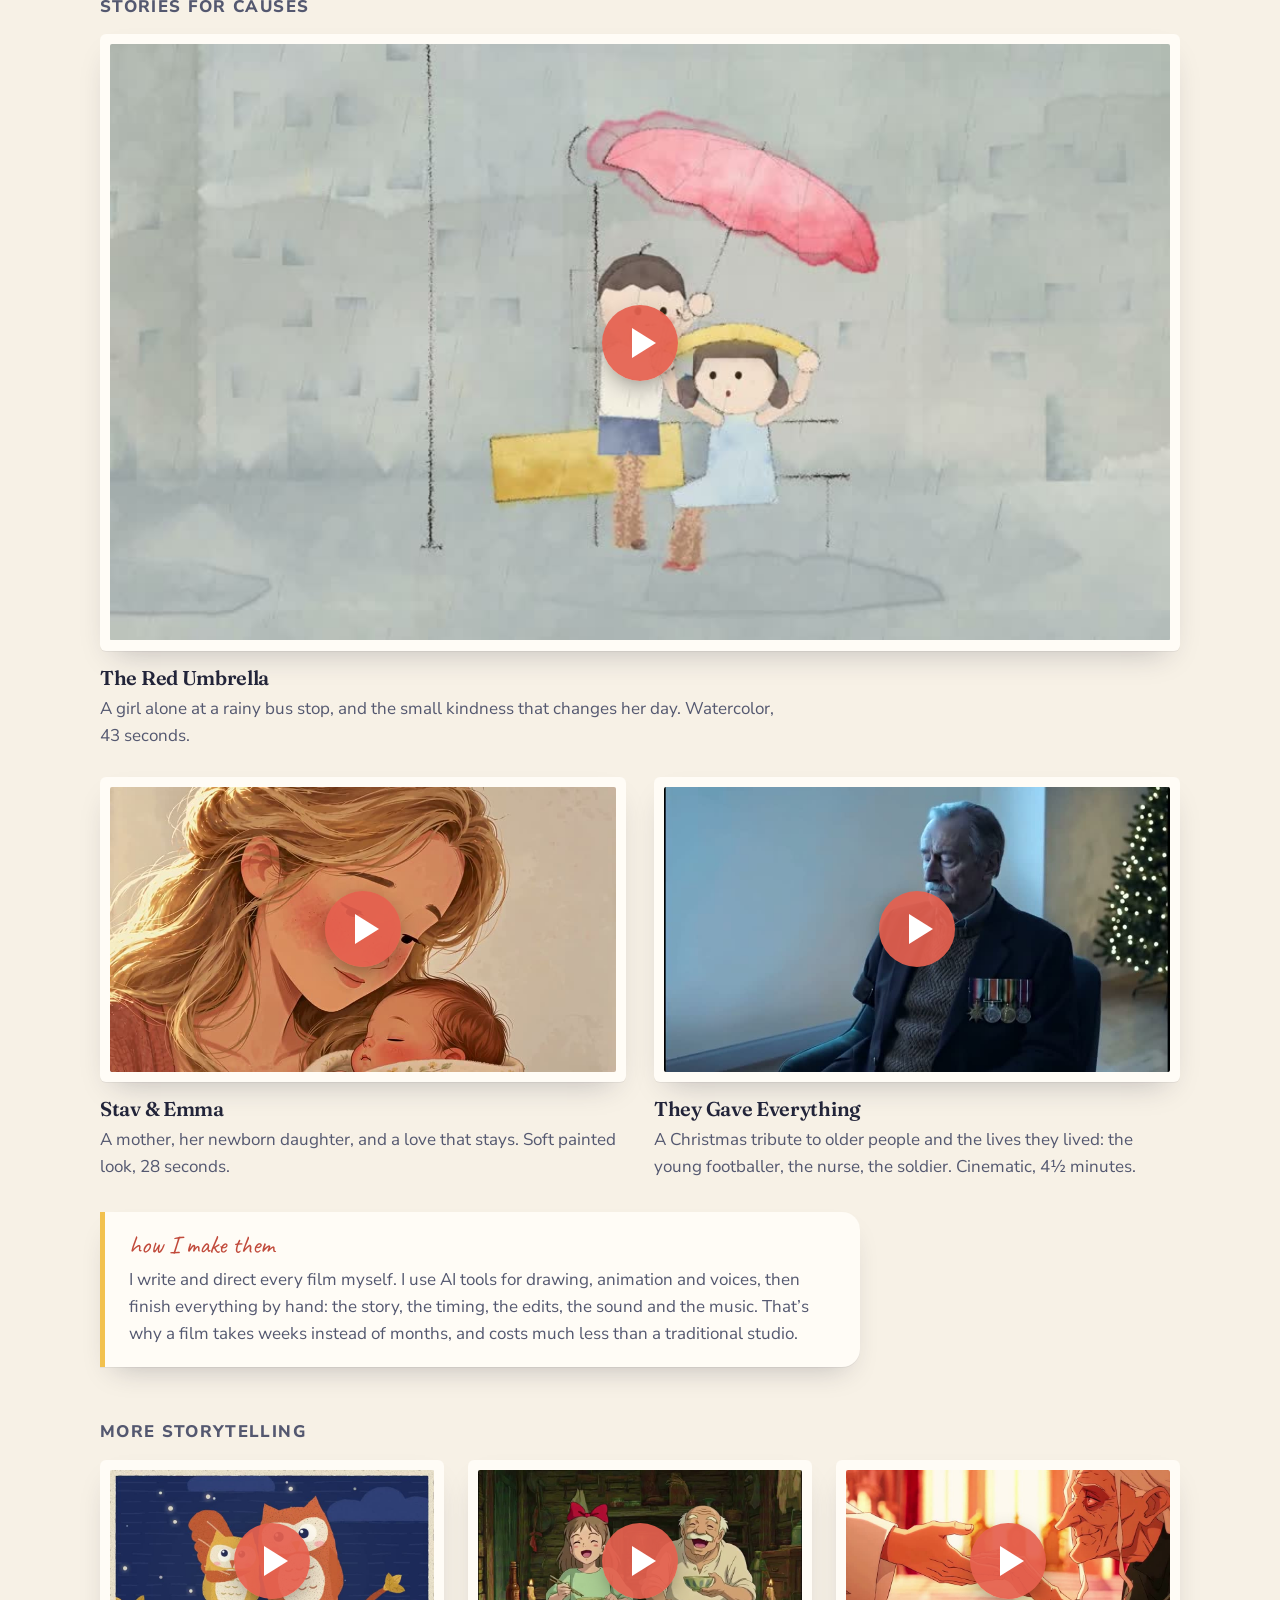
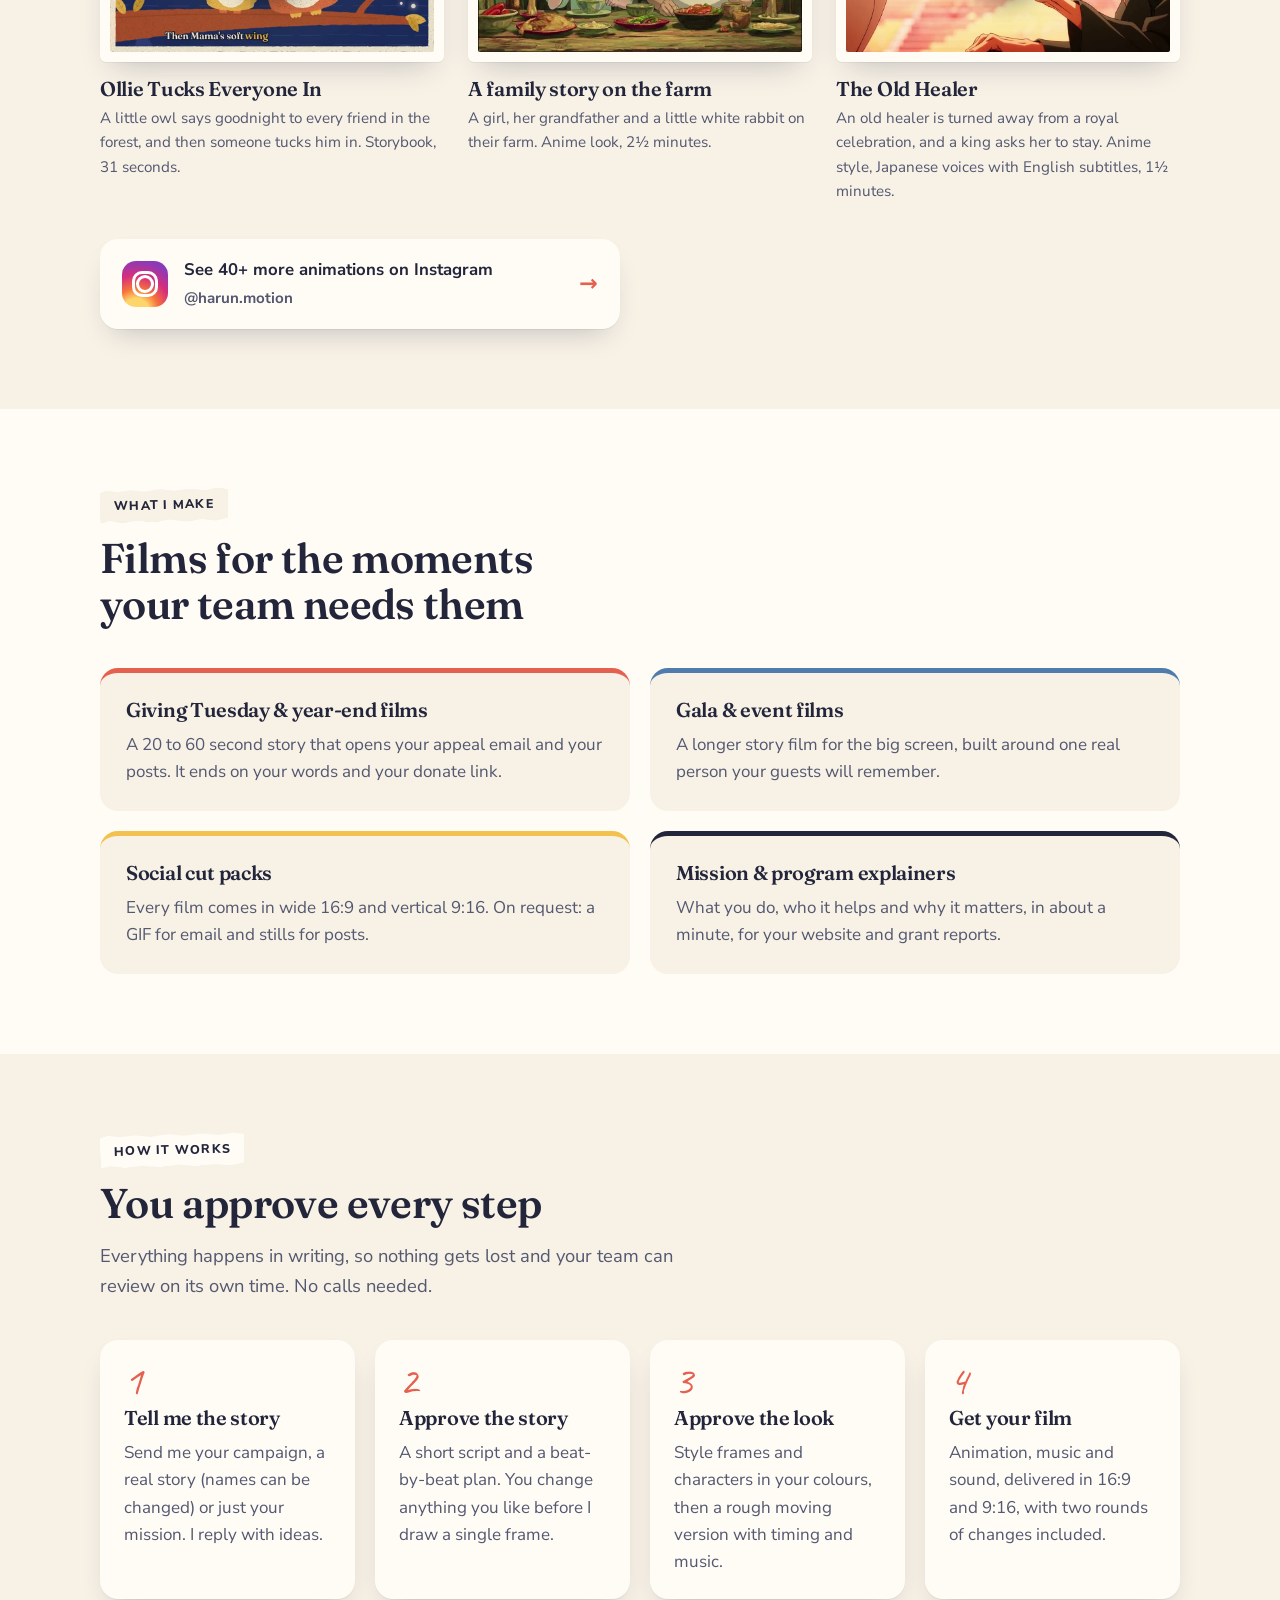
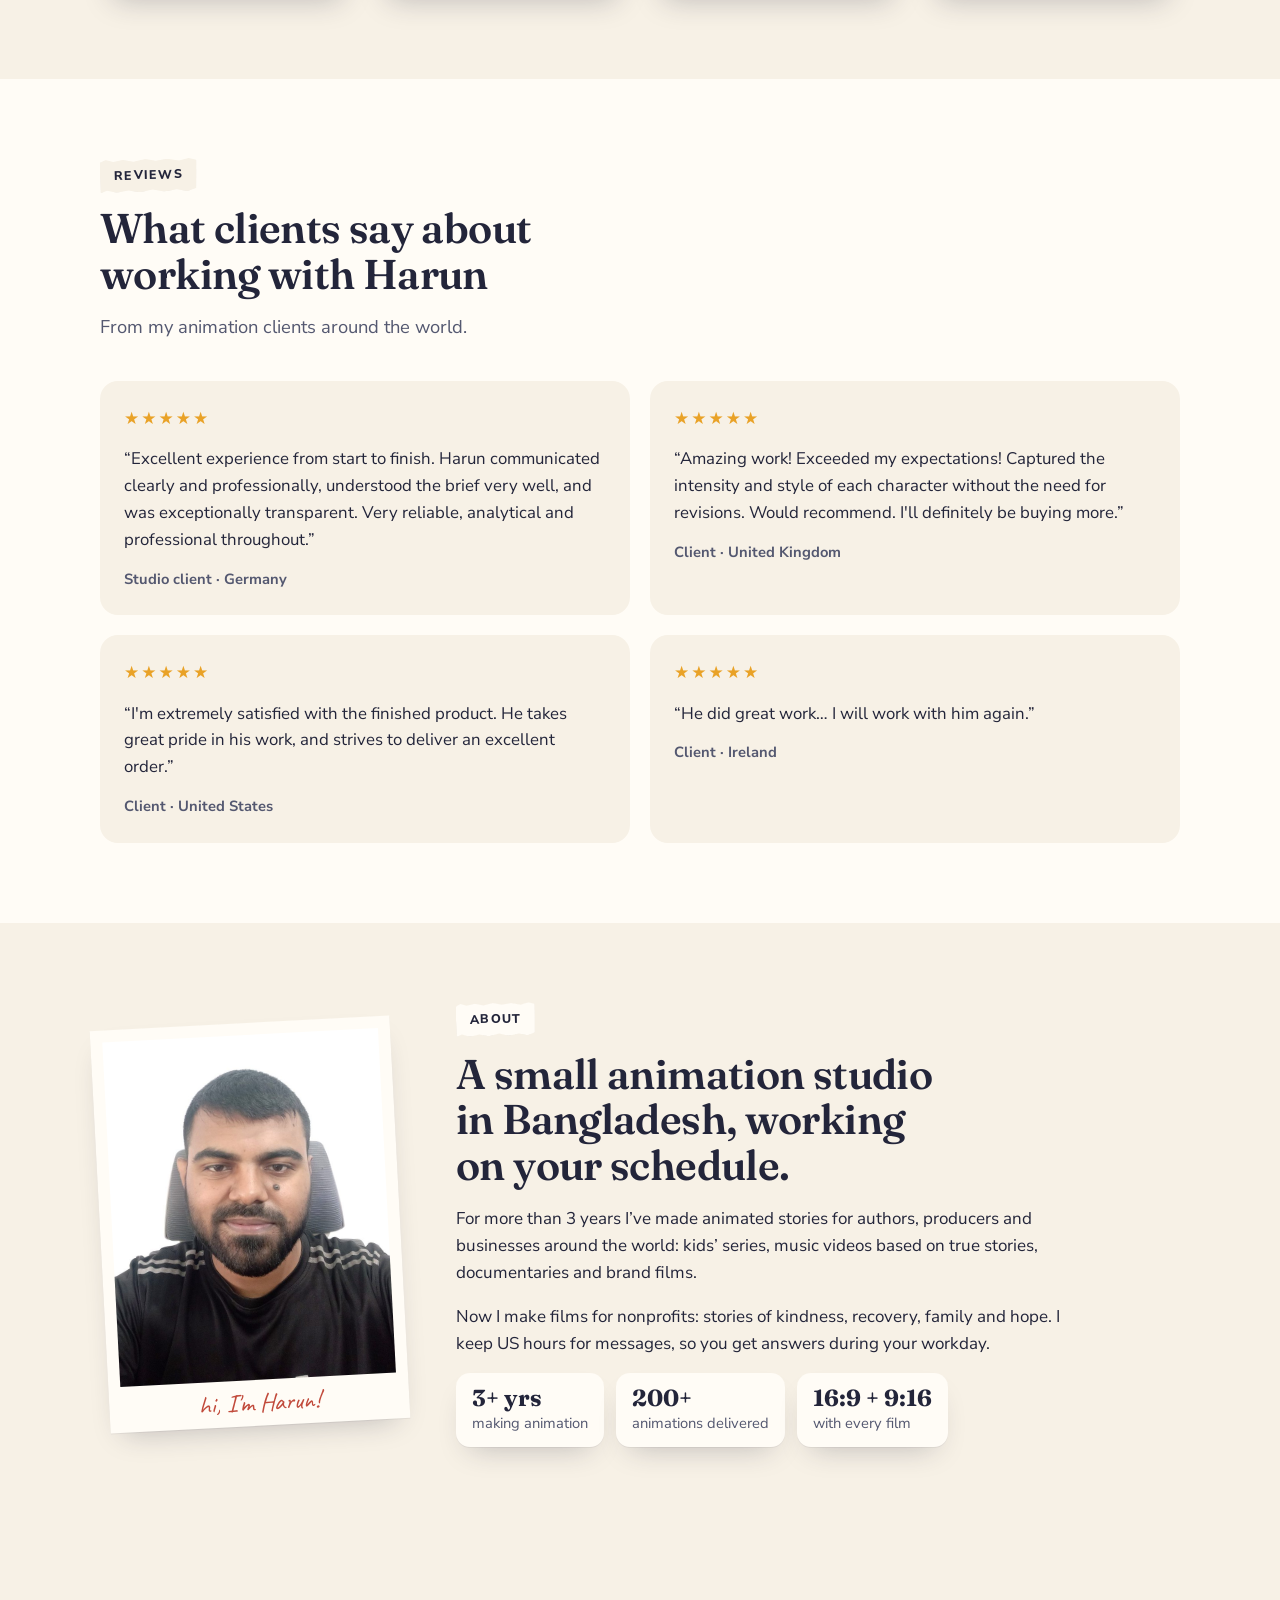
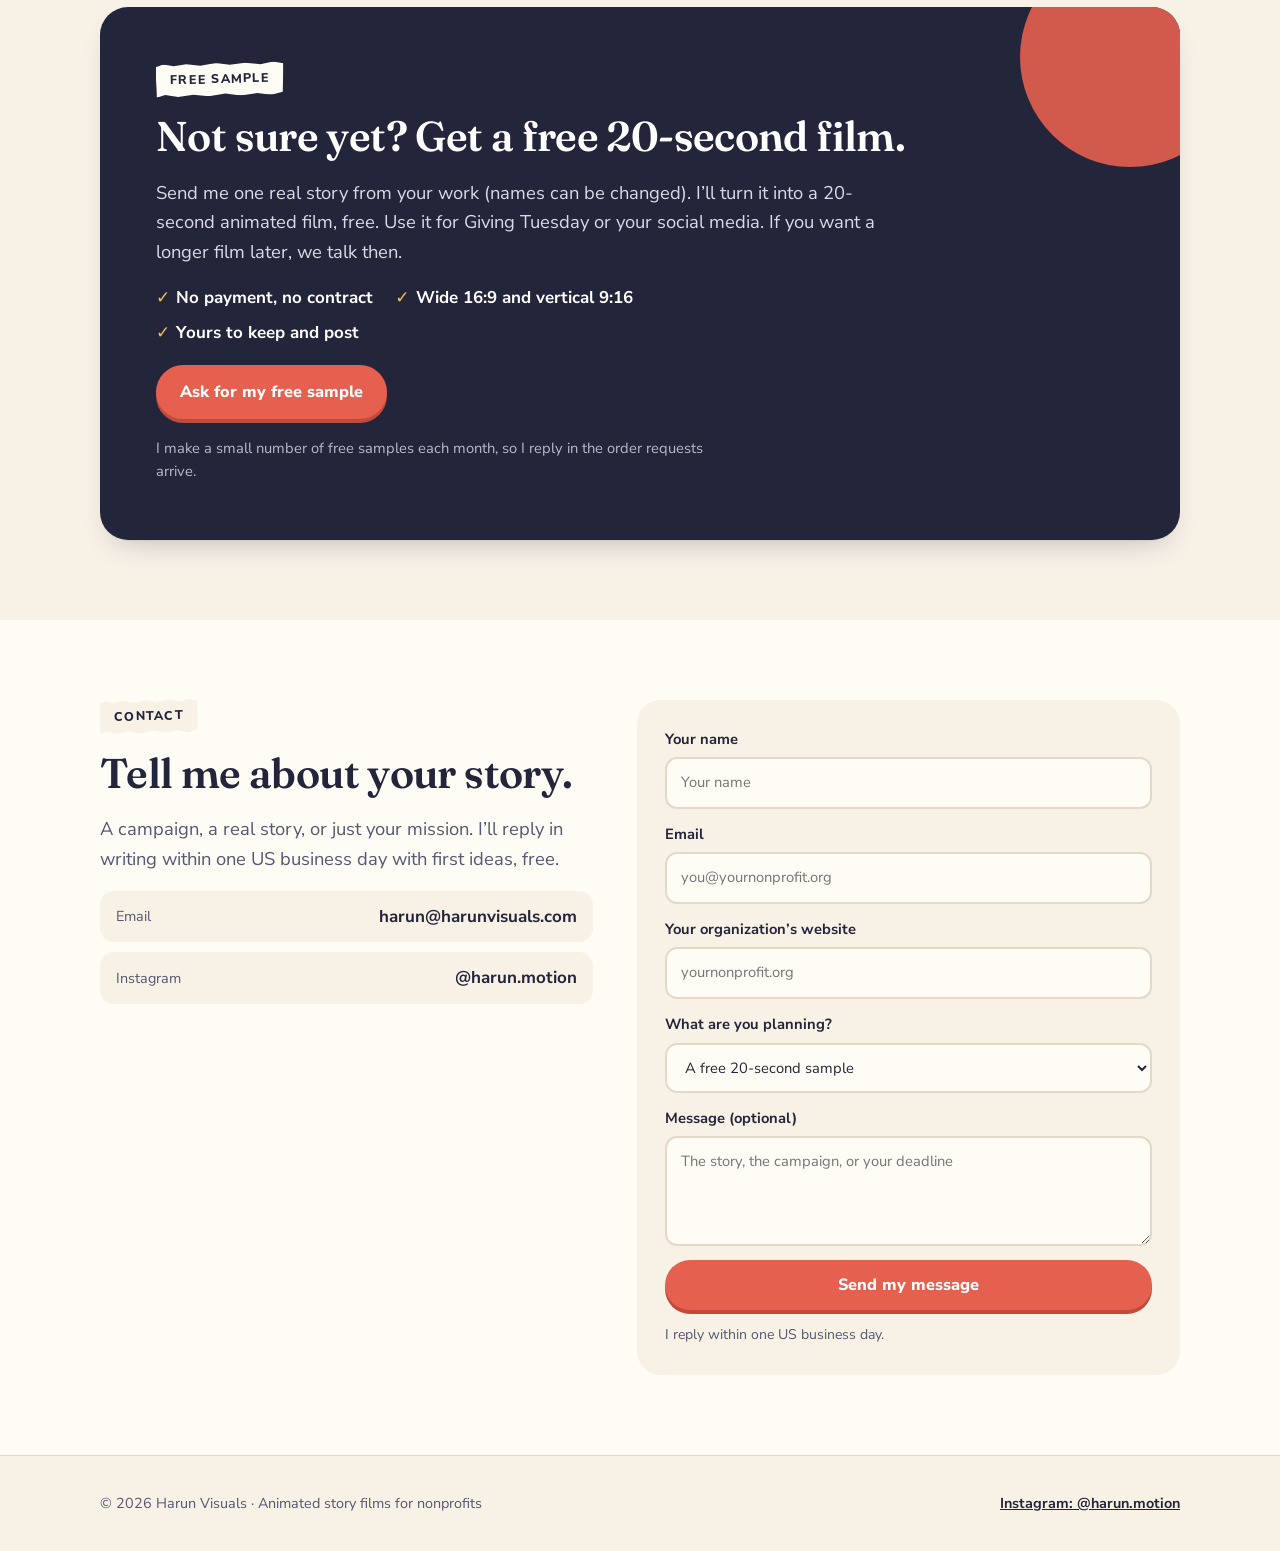
==== commit b3d32133: "Place new nonprofit films site files where the page expects them Move the uploaded index.html from a" ====
--- a/index.html
+++ b/index.html
@@ -3,11 +3,17 @@
 <head>
 <meta charset="utf-8">
 <meta name="viewport" content="width=device-width, initial-scale=1, viewport-fit=cover">
-<title>Harun Visuals | Reels for Roofers &amp; Solar</title>
-<meta name="description" content="Send your job-site phone clips, get scroll-stopping reels back in 24 hours. Short-form video editing for roofing and solar companies.">
+<title>Harun Visuals | Animated Story Films for Nonprofits</title>
+<meta name="description" content="Short animated films that turn the real stories behind your mission into something people feel. For Giving Tuesday, year-end appeals, galas and social media.">
+<meta property="og:type" content="website">
+<meta property="og:url" content="https://harunvisuals.com/">
+<meta property="og:title" content="Harun Visuals · Animated story films for nonprofits">
+<meta property="og:description" content="Your mission, told as a story people feel. Short animated films for Giving Tuesday, year-end appeals, galas and social media.">
+<meta property="og:image" content="https://harunvisuals.com/assets/films/red-umbrella.jpg">
+<meta name="twitter:card" content="summary_large_image">
 <link rel="preconnect" href="https://fonts.googleapis.com">
 <link rel="preconnect" href="https://fonts.gstatic.com" crossorigin>
-<link rel="stylesheet" href="https://fonts.googleapis.com/css2?family=Caveat:wght@600&family=Fredoka:wght@500;600&family=Nunito+Sans:opsz,wght@6..12,400;6..12,700;6..12,900&display=swap">
+<link rel="stylesheet" href="https://fonts.googleapis.com/css2?family=Caveat:wght@600&family=Fraunces:opsz,wght@9..144,500;9..144,600&family=Nunito+Sans:opsz,wght@6..12,400;6..12,700;6..12,800&display=swap">
 <link rel="stylesheet" href="assets/style.css">
 </head>
 <body>
@@ -16,153 +22,125 @@
   <div class="wrap">
     <a class="logo" href="./"><span class="logo-dot" aria-hidden="true"></span>harun visuals</a>
     <div class="nav-links">
-      <a class="hide-sm" href="#work">Work</a>
+      <a class="hide-sm" href="#films">Films</a>
       <a class="hide-sm" href="#how">How it works</a>
-      <a class="hide-sm" href="#pricing">Pricing</a>
-      <a class="hide-sm" href="#animation">Animation</a>
-      <a class="btn btn-main btn-sm" href="#contact">Free sample</a>
+      <a class="hide-sm" href="#about">About</a>
+      <a class="hide-sm" href="#free-sample">Free sample</a>
+      <a class="btn btn-main btn-sm" href="#contact">Tell me your story</a>
     </div>
   </div>
 </nav>
 
 <header class="hero">
-  <span class="blob b1"></span><span class="blob b2"></span><span class="blob b3"></span>
   <div class="wrap">
     <div class="hero-copy">
-      <div><span class="tag">Reels for roofers &amp; solar</span></div>
-      <h1>Your phone clips become <span class="mark">scroll-stopping reels</span> in 24 hours.</h1>
-      <p class="lead">Film on the job site, send me the raw clips. I add the hook, captions, pacing and your branding. You post and get back to work.</p>
+      <div><span class="tag">Animated story films for nonprofits</span></div>
+      <h1>Your mission, told as a story people <span class="mark">feel</span>.</h1>
+      <p class="lead">I turn the real stories behind your work into short animated films for Giving Tuesday, year-end appeals, galas and social media. No film crew, no actors, and nobody has to show their face.</p>
       <div class="hero-ctas">
-        <a class="btn btn-main" href="#contact">Get a free sample re-edit</a>
-        <a class="btn btn-ghost" href="#pricing">See pricing</a>
+        <a class="btn btn-main" href="#films">Watch the films</a>
+        <a class="btn btn-ghost" href="#free-sample">Free 20-second sample</a>
       </div>
-      <div class="trust"><span>24-hour delivery</span><span>Your colours &amp; logo</span><span>200+ videos delivered</span></div>
-    </div>
-    <div class="phones" aria-label="Sample reels">
-      <div class="phone"><video src="assets/big-homes.mp4" poster="assets/big-homes.jpg" autoplay muted loop playsinline preload="metadata"></video></div>
-      <div class="phone"><video src="assets/ridge-papercut.mp4" poster="assets/ridge-papercut.jpg" autoplay muted loop playsinline preload="metadata"></video></div>
-      <div class="phone"><video src="assets/roof-decking.mp4" poster="assets/roof-decking.jpg" autoplay muted loop playsinline preload="metadata"></video></div>
-      <span class="note hand">real re-edits ↓</span>
-    </div>
+      <div class="trust"><span>200+ animations delivered</span><span>Wide + vertical cuts</span><span>Everything in writing</span></div>
+    </div>
+    <figure class="hero-film">
+      <div class="frame"><video src="assets/films/hero-loop.mp4" poster="assets/films/hero-loop.jpg" autoplay muted loop playsinline preload="metadata" aria-label="A moment from The Red Umbrella: two children share a red umbrella in the rain"></video></div>
+      <figcaption class="hand">↑ from “The Red Umbrella”</figcaption>
+    </figure>
   </div>
 </header>
 
 <section class="band">
   <div class="wrap">
     <div class="head">
-      <span class="hand">same clip, two versions</span>
-      <h2>People decide in 3 seconds whether to keep watching.</h2>
-      <p class="lead">Most roofing videos have great information and a slow start. I rebuild the first seconds so homeowners stop scrolling, then keep the pace tight all the way to your call-to-action.</p>
-    </div>
-    <div class="ba">
-      <div>
-        <div class="phone"><video src="assets/ridge-before.mp4" poster="assets/ridge-before.jpg" autoplay muted loop playsinline preload="metadata"></video></div>
-        <p class="ba-label"><span class="tag">Before</span></p>
-      </div>
-      <div>
-        <div class="phone"><video src="assets/ridge-papercut.mp4" poster="assets/ridge-papercut.jpg" autoplay muted loop playsinline preload="metadata"></video></div>
-        <p class="ba-label"><span class="tag">After</span></p>
-      </div>
-      <div class="ba-list">
-        <span class="ba-arrow" aria-hidden="true">what changed →</span>
-        <ul>
-          <li><span class="chip" style="background:var(--coral)">1</span><div><b>A hook in the first 3 seconds.</b> A bold line and motion that makes the homeowner stop.</div></li>
-          <li><span class="chip" style="background:var(--grape)">2</span><div><b>Captions that pop.</b> Most people watch on mute. Every key word is readable.</div></li>
-          <li><span class="chip" style="background:var(--mint)">3</span><div><b>Tighter pacing.</b> Pauses and repeats removed, cutaways added to show the actual work.</div></li>
-          <li><span class="chip" style="background:var(--sun);color:var(--ink)">4</span><div><b>Your brand and a clear next step.</b> Logo, colours, phone number and an end card that asks for the call.</div></li>
-          <li><span class="chip" style="background:var(--ink)">5</span><div><b>Clean sound.</b> Your voice separated from background noise and music, then mastered to Instagram's loudness so it never sounds quiet next to other reels.</div></li>
-        </ul>
-      </div>
-    </div>
-  </div>
-</section>
-
-
-<section id="first-frame">
-  <div class="wrap">
-    <div class="head">
-      <span class="tag">Before → after</span>
-      <h2>The first frame is your thumbnail. Make it count.</h2>
-      <p class="lead">Left: the first frame of the original post. Right: the first frame of my re-edit. Same footage, same words.</p>
-    </div>
-    <div class="pairs">
-      <figure class="pair"><div class="pair-imgs"><div><img src="assets/ba-decking-before.jpg" alt="Original first frame: plain shot of damaged roof decking" width="432" height="768"><span>before</span></div><div><img src="assets/ba-decking-after.jpg" alt="Re-edit first frame: Water Damage title over the decking" width="432" height="768"><span>after</span></div></div><figcaption><b>Lead with the problem.</b> The damage shot opens the reel instead of "what's up guys".</figcaption></figure>
-      <figure class="pair"><div class="pair-imgs"><div><img src="assets/ba-homes-before.jpg" alt="Original first frame: wide shot of a man walking on a lawn" width="432" height="768"><span>before</span></div><div><img src="assets/ba-homes-after.jpg" alt="Re-edit first frame: black and white cutout with a big 16,000 behind him" width="432" height="768"><span>after</span></div></div><figcaption><b>Strongest line first.</b> "16,000 sq ft in three days" moved from the end to second zero.</figcaption></figure>
-      <figure class="pair"><div class="pair-imgs"><div class="land"><img src="assets/ba-solar-before.jpg" alt="Original: landscape video of a man in front of solar battery cabinets" width="640" height="378"><span>before</span></div><div><img src="assets/ba-solar-after.jpg" alt="Re-edit first frame: vertical, Rising delivery charges graphics" width="360" height="640"><span>after</span></div></div><figcaption><b>Sideways to vertical.</b> A landscape video reframed for phones, with the pain point up front.</figcaption></figure>
-      <figure class="pair"><div class="pair-imgs"><div><img src="assets/ba-attic-before.jpg" alt="Original first frame: man in a yard with a small photo inset" width="360" height="640"><span>before</span></div><div><img src="assets/ba-attic-after.jpg" alt="Re-edit first frame: Rotting in big letters behind a colour cutout" width="360" height="640"><span>after</span></div></div><figcaption><b>Old captions removed, not covered.</b> The burned-in text is cleaned out of the footage before new captions go on.</figcaption></figure>
-    </div>
-  </div>
-</section>
-
-<section id="work">
-  <div class="wrap">
-    <div class="head">
-      <span class="tag">Recent work</span>
-      <h2>Recent re-edits for US roofing and solar companies.</h2>
-      <p class="lead">Each one started as a normal phone video. Company names are left out here.</p>
-    </div>
-    <div class="work">
-      <figure><div class="phone"><video src="assets/roof-decking.mp4" poster="assets/roof-decking.jpg" autoplay muted loop playsinline preload="metadata"></video></div><figcaption>Rotten decking explainer<small>Paper-cut captions, checklist graphics</small></figcaption></figure>
-      <figure><div class="phone"><video src="assets/ridge-papercut.mp4" poster="assets/ridge-papercut.jpg" autoplay muted loop playsinline preload="metadata"></video></div><figcaption>High-profile ridge upgrade<small>Collage style, product close-ups</small></figcaption></figure>
-      <figure><div class="phone"><video src="assets/attic-rot.mp4" poster="assets/attic-rot.jpg" autoplay muted loop playsinline preload="metadata"></video></div><figcaption>Attic heat &amp; rot warning<small>Old captions cleaned out, attic diagram</small></figcaption></figure>
-      <figure><div class="phone"><video src="assets/solar-power.mp4" poster="assets/solar-power.jpg" autoplay muted loop playsinline preload="metadata"></video></div><figcaption>Solar install testimonial<small>Talking head made lively with stickers</small></figcaption></figure>
-    </div>
-  </div>
-</section>
-
-<section id="how" class="band">
+      <span class="hand">why animation?</span>
+      <h2>Some stories can’t be filmed. They can still be told.</h2>
+    </div>
+    <div class="why">
+      <div class="why-card"><span class="chip" style="background:var(--coral)">1</span><h3>It protects people</h3><p>A child in foster care, a mother in recovery, a teen who slept outside. Animation tells their story without showing their face or their name.</p></div>
+      <div class="why-card"><span class="chip" style="background:var(--sky-deep)">2</span><h3>It makes people feel</h3><p>Donors forget numbers. They remember one person and one moment. I build every film around that moment.</p></div>
+      <div class="why-card"><span class="chip" style="background:var(--sun);color:var(--ink)">3</span><h3>It works everywhere</h3><p>A wide film for email, YouTube and the gala screen. A vertical cut for Reels, TikTok and Stories. A GIF and stills for your email header.</p></div>
+    </div>
+  </div>
+</section>
+
+<section id="films">
+  <div class="wrap">
+    <div class="head">
+      <span class="tag">Films</span>
+      <h2>Stories that move people</h2>
+      <p class="lead">Six films in six different looks. Press play, with sound on.</p>
+    </div>
+    <h3 class="group-title">Stories for causes</h3>
+    <div class="films">
+      <figure class="film film-wide">
+        <div class="player"><video src="assets/films/red-umbrella.mp4" poster="assets/films/red-umbrella.jpg" controls controlslist="nodownload" playsinline preload="none"></video><button class="play" type="button" aria-label="Play The Red Umbrella"></button></div>
+        <figcaption><h3>The Red Umbrella</h3><p>A girl alone at a rainy bus stop, and the small kindness that changes her day. Watercolor, 43 seconds.</p></figcaption>
+      </figure>
+      <figure class="film">
+        <div class="player"><video src="assets/films/stav-emma.mp4" poster="assets/films/stav-emma.jpg" controls controlslist="nodownload" playsinline preload="none"></video><button class="play" type="button" aria-label="Play Stav &amp; Emma"></button></div>
+        <figcaption><h3>Stav &amp; Emma</h3><p>A mother, her newborn daughter, and a love that stays. Soft painted look, 28 seconds.</p></figcaption>
+      </figure>
+      <figure class="film">
+        <div class="player"><video src="assets/films/they-gave-everything.mp4" poster="assets/films/they-gave-everything.jpg" controls controlslist="nodownload" playsinline preload="none"></video><button class="play" type="button" aria-label="Play They Gave Everything"></button></div>
+        <figcaption><h3>They Gave Everything</h3><p>A Christmas tribute to older people and the lives they lived: the young footballer, the nurse, the soldier. Cinematic, 4½ minutes.</p></figcaption>
+      </figure>
+    </div>
+    <aside class="made-note">
+      <span class="hand">how I make them</span>
+      <p>I write and direct every film myself. I use AI tools for drawing, animation and voices, then finish everything by hand: the story, the timing, the edits, the sound and the music. That’s why a film takes weeks instead of months, and costs much less than a traditional studio.</p>
+    </aside>
+    <h3 class="group-title">More storytelling</h3>
+    <div class="films films-3">
+      <figure class="film">
+        <div class="player"><video src="assets/films/ollie.mp4" poster="assets/films/ollie.jpg" controls controlslist="nodownload" playsinline preload="none"></video><button class="play" type="button" aria-label="Play Ollie Tucks Everyone In"></button></div>
+        <figcaption><h3>Ollie Tucks Everyone In</h3><p>A little owl says goodnight to every friend in the forest, and then someone tucks him in. Storybook, 31 seconds.</p></figcaption>
+      </figure>
+      <figure class="film">
+        <div class="player"><video src="assets/films/ghibli-story.mp4" poster="assets/films/ghibli-story.jpg" controls controlslist="nodownload" playsinline preload="none"></video><button class="play" type="button" aria-label="Play A family story on the farm"></button></div>
+        <figcaption><h3>A family story on the farm</h3><p>A girl, her grandfather and a little white rabbit on their farm. Anime look, 2½ minutes.</p></figcaption>
+      </figure>
+      <figure class="film">
+        <div class="player"><video src="assets/films/old-healer.mp4" poster="assets/films/old-healer.jpg" controls controlslist="nodownload" playsinline preload="none"></video><button class="play" type="button" aria-label="Play The Old Healer"></button></div>
+        <figcaption><h3>The Old Healer</h3><p>An old healer is turned away from a royal celebration, and a king asks her to stay. Anime style, Japanese voices with English subtitles, 1½ minutes.</p></figcaption>
+      </figure>
+    </div>
+    <a class="insta" href="https://www.instagram.com/harun.motion/" target="_blank" rel="noopener">
+      <span class="insta-icon" aria-hidden="true"></span>
+      <span><b>See 40+ more animations on Instagram</b><small>@harun.motion</small></span>
+      <span class="insta-go" aria-hidden="true">→</span>
+    </a>
+  </div>
+</section>
+
+<section class="band">
+  <div class="wrap">
+    <div class="head">
+      <span class="tag">What I make</span>
+      <h2>Films for the moments your team needs them</h2>
+    </div>
+    <div class="offers">
+      <div class="offer"><h3>Giving Tuesday &amp; year-end films</h3><p>A 20 to 60 second story that opens your appeal email and your posts. It ends on your words and your donate link.</p></div>
+      <div class="offer"><h3>Gala &amp; event films</h3><p>A longer story film for the big screen, built around one real person your guests will remember.</p></div>
+      <div class="offer"><h3>Social cut packs</h3><p>Every film comes in wide 16:9 and vertical 9:16. On request: a GIF for email and stills for posts.</p></div>
+      <div class="offer"><h3>Mission &amp; program explainers</h3><p>What you do, who it helps and why it matters, in about a minute, for your website and grant reports.</p></div>
+    </div>
+  </div>
+</section>
+
+<section id="how">
   <div class="wrap">
     <div class="head">
       <span class="tag">How it works</span>
-      <h2>You film. I do everything else.</h2>
-    </div>
-    <div class="steps">
-      <div class="step"><h3>Film on your phone</h3><p>Talk about the job, show the damage, show the finished roof. Don't worry about mistakes. Every month I also send a list of video ideas.</p></div>
-      <div class="step"><h3>Drop the clips in your folder</h3><p>You get your own shared folder. Upload straight from your phone, no special app needed.</p></div>
-      <div class="step"><h3>Get reels back in 24 hours</h3><p>Edited in your colours with your logo, captions and call-to-action. Ready to post on Instagram, Facebook, TikTok and YouTube Shorts.</p></div>
-    </div>
-  </div>
-</section>
-
-<section id="pricing">
-  <div class="wrap">
-    <div class="head">
-      <span class="tag">Pricing</span>
-      <h2>Start small. Stay because it works.</h2>
-      <p class="lead">Try 3 reels first. If you like them, pick a monthly plan. No contracts, cancel any month.</p>
-    </div>
-    <div class="plans">
-      <div class="plan">
-        <h3>Trial</h3>
-        <div class="price">$99</div>
-        <ul><li>3 edited reels</li><li>Delivered in 72 hours</li><li>Your logo &amp; colours</li><li>Pay after you see them</li></ul>
-        <a class="btn btn-ghost" href="#contact">Start the trial</a>
-      </div>
-      <div class="plan">
-        <h3>Starter</h3>
-        <div class="price">$400<small>/mo</small></div>
-        <ul><li>8 reels a month (2 a week)</li><li>Hook rewrite + captions</li><li>Brand kit set up</li><li>48-hour turnaround</li></ul>
-        <a class="btn btn-ghost" href="#contact">Choose Starter</a>
-      </div>
-      <div class="plan pop">
-        <span class="ribbon">Best value</span>
-        <h3>Growth</h3>
-        <div class="price">$750<small>/mo</small></div>
-        <ul><li>12 reels a month</li><li>4 motion carousels from your job photos</li><li>Cover images</li><li>Post text + hashtags</li><li>24-hour turnaround</li></ul>
-        <a class="btn btn-main" href="#contact">Choose Growth</a>
-      </div>
-      <div class="plan">
-        <h3>Full Content</h3>
-        <div class="price">$1,200<small>/mo</small></div>
-        <ul><li>20 reels a month</li><li>8 motion carousels</li><li>Covers, post text, hashtags</li><li>Monthly "what to film" list with short scripts</li><li>Ready-to-post calendar + monthly report</li></ul>
-        <a class="btn btn-ghost" href="#contact">Choose Full</a>
-      </div>
-    </div>
-    <div class="promise">
-      <div><span class="hand" style="font-size:2rem">24h</span><span><b>On time, or it's free.</b>If a reel is late, you don't pay for that reel.</span></div>
-      <div><span class="hand" style="font-size:2rem">♥</span><span><b>Love the first 3, or don't pay.</b>The trial is risk-free.</span></div>
-    </div>
-    <p class="small-print">Plans are paid at the start of each month. 2 revisions per piece. Payment by US bank transfer (ACH).</p>
+      <h2>You approve every step</h2>
+      <p class="lead">Everything happens in writing, so nothing gets lost and your team can review on its own time. No calls needed.</p>
+    </div>
+    <ol class="steps">
+      <li class="step"><span class="step-n">1</span><h3>Tell me the story</h3><p>Send me your campaign, a real story (names can be changed) or just your mission. I reply with ideas.</p></li>
+      <li class="step"><span class="step-n">2</span><h3>Approve the story</h3><p>A short script and a beat-by-beat plan. You change anything you like before I draw a single frame.</p></li>
+      <li class="step"><span class="step-n">3</span><h3>Approve the look</h3><p>Style frames and characters in your colours, then a rough moving version with timing and music.</p></li>
+      <li class="step"><span class="step-n">4</span><h3>Get your film</h3><p>Animation, music and sound, delivered in 16:9 and 9:16, with two rounds of changes included.</p></li>
+    </ol>
   </div>
 </section>
 
@@ -171,7 +149,7 @@
     <div class="head">
       <span class="tag">Reviews</span>
       <h2>What clients say about working with Harun</h2>
-      <p class="lead">From my animation clients on Fiverr. Same person, same care.</p>
+      <p class="lead">From my animation clients around the world.</p>
     </div>
     <div class="reviews">
       <div class="review"><div class="stars" aria-label="5 out of 5 stars">★★★★★</div><q>Excellent experience from start to finish. Harun communicated clearly and professionally, understood the brief very well, and was exceptionally transparent. Very reliable, analytical and professional throughout.</q><div class="who">Studio client · Germany</div></div>
@@ -179,71 +157,73 @@
       <div class="review"><div class="stars" aria-label="5 out of 5 stars">★★★★★</div><q>I'm extremely satisfied with the finished product. He takes great pride in his work, and strives to deliver an excellent order.</q><div class="who">Client · United States</div></div>
       <div class="review"><div class="stars" aria-label="5 out of 5 stars">★★★★★</div><q>He did great work… I will work with him again.</q><div class="who">Client · Ireland</div></div>
     </div>
-    <p class="small-print"><a href="https://www.fiverr.com/seoexpart231" target="_blank" rel="noopener">Read all reviews on Fiverr →</a></p>
-  </div>
-</section>
-
-<section>
+  </div>
+</section>
+
+<section id="about">
   <div class="wrap about">
     <div class="polaroid"><img src="assets/harun.jpg" alt="Harun R, founder of Harun Visuals" width="720" height="900"><span class="hand">hi, I'm Harun!</span></div>
     <div class="about-copy">
       <span class="tag">About</span>
-      <h2>A small studio in Bangladesh, working on your schedule.</h2>
-      <p>I've made videos for clients around the world for more than 3 years: animated stories, music videos, kids' series and commercials. Now I use the same storytelling skills to make short videos that get homeowners to call.</p>
-      <p>I keep US hours for client messages, so you get answers during your workday, and your reels are ready when you wake up.</p>
+      <h2>A small animation studio in Bangladesh, working on your schedule.</h2>
+      <p>For more than 3 years I’ve made animated stories for authors, producers and businesses around the world: kids’ series, music videos based on true stories, documentaries and brand films.</p>
+      <p>Now I make films for nonprofits: stories of kindness, recovery, family and hope. I keep US hours for messages, so you get answers during your workday.</p>
       <div class="facts">
-        <div class="fact"><b>3+ yrs</b>making videos</div>
-        <div class="fact"><b>200+</b>videos delivered</div>
-        <div class="fact"><b>24h</b>turnaround</div>
+        <div class="fact"><b>3+ yrs</b>making animation</div>
+        <div class="fact"><b>200+</b>animations delivered</div>
+        <div class="fact"><b>16:9 + 9:16</b>with every film</div>
       </div>
     </div>
   </div>
 </section>
 
-<section id="animation" class="band">
-  <div class="wrap">
-    <div class="door d2" style="box-shadow:none">
-      <span class="tag">Also: storytelling animation</span>
-      <h3 style="font-size:1.8rem">Got a story to tell? I animate it.</h3>
-      <p style="max-width:40em">Emotional, calm stories, and strong ones when the story needs it. Kids' series, music videos based on true stories, documentaries, brand stories and pitch teasers. 200+ animations delivered for authors, producers and businesses.</p>
-      <p><a href="#contact"><b>Tell me about your story →</b></a> &nbsp;·&nbsp; <a href="https://www.instagram.com/harun.motion/" target="_blank" rel="noopener">See my animation work on Instagram</a></p>
-    </div>
-  </div>
-</section>
-
-<section id="contact">
+<section id="free-sample">
+  <div class="wrap">
+    <div class="free-card">
+      <span class="tag">Free sample</span>
+      <h2>Not sure yet? Get a free 20-second film.</h2>
+      <p class="lead">Send me one real story from your work (names can be changed). I’ll turn it into a 20-second animated film, free. Use it for Giving Tuesday or your social media. If you want a longer film later, we talk then.</p>
+      <ul class="free-list"><li>No payment, no contract</li><li>Wide 16:9 and vertical 9:16</li><li>Yours to keep and post</li></ul>
+      <div><a class="btn btn-main" href="#contact">Ask for my free sample</a></div>
+      <p class="small-print">I make a small number of free samples each month, so I reply in the order requests arrive.</p>
+    </div>
+  </div>
+</section>
+
+<section id="contact" class="band">
   <div class="wrap contact">
     <div class="contact-info">
-      <span class="tag">Free sample</span>
-      <h2>Send me one video. I'll re-edit it for free.</h2>
-      <p class="lead">Share a link to a video you already posted. Within 24 hours you get a re-edit in your brand style. No payment, no strings.</p>
+      <span class="tag">Contact</span>
+      <h2>Tell me about your story.</h2>
+      <p class="lead">A campaign, a real story, or just your mission. I’ll reply in writing within one US business day with first ideas, free.</p>
       <div class="ways">
-        <div class="way"><span>Email</span><code>harun@harunvisuals.com</code></div>
-        <div class="way"><span>Instagram</span><code>@harunvisuals</code></div>
+        <a class="way" href="mailto:harun@harunvisuals.com"><span>Email</span><code>harun@harunvisuals.com</code></a>
+        <a class="way" href="https://www.instagram.com/harun.motion/" target="_blank" rel="noopener"><span>Instagram</span><code>@harun.motion</code></a>
       </div>
     </div>
     <form id="sample-form" novalidate>
-      <label for="f-name">Your name<input id="f-name" name="name" autocomplete="name" required placeholder="Brad"></label>
-      <label for="f-email">Email<input id="f-email" name="email" type="email" autocomplete="email" required placeholder="brad@yourroofing.com"></label>
-      <label for="f-link">Your Instagram or website<input id="f-link" name="link" placeholder="instagram.com/yourcompany"></label>
-      <label for="f-need">What do you need?
+      <label for="f-name">Your name<input id="f-name" name="name" autocomplete="name" required placeholder="Your name"></label>
+      <label for="f-email">Email<input id="f-email" name="email" type="email" autocomplete="email" required placeholder="you@yournonprofit.org"></label>
+      <label for="f-link">Your organization’s website<input id="f-link" name="link" placeholder="yournonprofit.org"></label>
+      <label for="f-need">What are you planning?
         <select id="f-need" name="need">
-          <option>A free sample re-edit</option>
-          <option>The $99 trial (3 reels)</option>
-          <option>A monthly plan</option>
-          <option>Storytelling animation</option>
+          <option>A free 20-second sample</option>
+          <option>A Giving Tuesday or year-end film</option>
+          <option>A film for a gala or event</option>
+          <option>Vertical cuts for social media</option>
+          <option>A mission or program explainer</option>
           <option>Something else</option>
         </select>
       </label>
-      <label for="f-msg">Message (optional)<textarea id="f-msg" name="message" placeholder="Link to the video you want re-edited"></textarea></label>
-      <button class="btn btn-main" type="submit">Send my request</button>
+      <label for="f-msg">Message (optional)<textarea id="f-msg" name="message" placeholder="The story, the campaign, or your deadline"></textarea></label>
+      <button class="btn btn-main" type="submit">Send my message</button>
       <p class="form-note" id="form-status" role="status">I reply within one US business day.</p>
     </form>
   </div>
 </section>
 
 <footer>
-  <div class="wrap"><span>© 2026 Harun Visuals · Short-form video editing &amp; storytelling animation</span><a href="https://www.instagram.com/harun.motion/" target="_blank" rel="noopener">Animation: @harun.motion</a></div>
+  <div class="wrap"><span>© 2026 Harun Visuals · Animated story films for nonprofits</span><a href="https://www.instagram.com/harun.motion/" target="_blank" rel="noopener">Instagram: @harun.motion</a></div>
 </footer>
 
 <script src="assets/site.js"></script>
--- a/assets/style.css
+++ b/assets/style.css
@@ -1,223 +1,197 @@
-/* Layout concept: a sunny paper desk. Torn-paper labels and tilted "sticker" phones, the same language Harun uses in his edits. Single light theme by choice. */
+/* Layout concept: a storybook on warm paper. Cream pages, ink text, a coral umbrella accent and handwritten notes. Single light theme by choice. */
 :root {
-  --sky: #dff0ff;        /* page ground */
-  --paper: #fffdf7;      /* cards, labels */
-  --ink: #1f2a44;        /* text */
-  --ink-soft: #4a5672;   /* secondary text */
-  --sun: #ffcf3f;        /* highlight */
-  --coral: #ff6b5b;      /* main action */
-  --mint: #3cc6a4;       /* success / checks */
-  --grape: #7b6cf6;      /* accents, links */
-  --line: #c9dcf0;       /* hairlines on sky */
-  --f-display: "Fredoka", "Baloo 2", "Trebuchet MS", system-ui, sans-serif;
+  --page: #f7f1e6;       /* page ground, warm paper */
+  --paper: #fffcf6;      /* cards, labels */
+  --ink: #23253a;        /* text */
+  --ink-soft: #545870;   /* secondary text */
+  --coral: #e5604f;      /* main action, the red umbrella */
+  --coral-dark: #c14a3b;
+  --sun: #f2c14e;        /* highlight */
+  --sky-deep: #4f7cac;   /* accents */
+  --line: #e4d9c6;       /* hairlines */
+  --f-display: "Fraunces", Georgia, "Times New Roman", serif;
   --f-body: "Nunito Sans", "Segoe UI", system-ui, -apple-system, sans-serif;
   --f-hand: "Caveat", "Comic Sans MS", cursive;
   --r: 18px;
-  --shadow: 0 2px 0 rgba(31,42,68,.08), 0 12px 28px -12px rgba(31,42,68,.25);
+  --shadow: 0 1px 0 rgba(35,37,58,.06), 0 14px 30px -14px rgba(35,37,58,.28);
   color-scheme: light;
 }
 * { box-sizing: border-box; }
 html { scroll-behavior: smooth; }
 body {
-  margin: 0; background: var(--sky); color: var(--ink);
+  margin: 0; background: var(--page); color: var(--ink);
   font-family: var(--f-body); font-size: 17px; line-height: 1.6;
   -webkit-font-smoothing: antialiased; overflow-x: hidden;
 }
 img, video { max-width: 100%; height: auto; display: block; }
-a { color: var(--grape); }
-:focus-visible { outline: 3px solid var(--grape); outline-offset: 3px; border-radius: 6px; }
+a { color: var(--sky-deep); }
+:focus-visible { outline: 3px solid var(--sky-deep); outline-offset: 3px; border-radius: 6px; }
 
 .wrap { width: 100%; max-width: 1120px; margin: 0 auto; padding-inline: 20px; }
-section { padding-block: 72px; position: relative; }
-h1, h2, h3 { font-family: var(--f-display); font-weight: 600; line-height: 1.08; margin: 0; text-wrap: balance; letter-spacing: -.01em; }
-h1 { font-size: clamp(2.3rem, 5.6vw, 4.1rem); }
-h2 { font-size: clamp(1.8rem, 3.6vw, 2.7rem); }
-h3 { font-size: 1.3rem; }
+section { padding-block: 80px; position: relative; }
+h1, h2, h3 { font-family: var(--f-display); font-weight: 600; line-height: 1.1; margin: 0; text-wrap: balance; letter-spacing: -.015em; }
+h1 { font-size: clamp(2.4rem, 5.4vw, 4rem); }
+h2 { font-size: clamp(1.8rem, 3.5vw, 2.6rem); }
+h3 { font-size: 1.25rem; }
 p { margin: 0; }
 .lead { font-size: 1.15rem; color: var(--ink-soft); max-width: 34em; }
-.hand { font-family: var(--f-hand); font-size: 1.6rem; color: var(--grape); line-height: 1; }
+.hand { font-family: var(--f-hand); font-size: 1.6rem; color: var(--coral-dark); line-height: 1; }
 
-/* torn paper label (his caption style) */
+/* torn paper label */
 .tag {
   display: inline-block; background: var(--paper); color: var(--ink);
-  font-family: var(--f-display); font-weight: 500; font-size: .85rem; letter-spacing: .06em; text-transform: uppercase;
+  font-weight: 800; font-size: .78rem; letter-spacing: .1em; text-transform: uppercase;
   padding: 6px 14px 7px; transform: rotate(-1.5deg);
   clip-path: polygon(0 8%, 6% 0, 14% 6%, 24% 1%, 35% 7%, 47% 0, 58% 6%, 70% 1%, 82% 7%, 92% 0, 100% 6%, 99% 92%, 90% 100%, 79% 94%, 66% 100%, 54% 93%, 41% 100%, 29% 94%, 17% 100%, 7% 93%, 0 100%);
   box-shadow: var(--shadow);
 }
-.mark { background: linear-gradient(transparent 58%, var(--sun) 58%, var(--sun) 92%, transparent 92%); padding: 0 .08em; }
+.band .tag { background: var(--page); }
+.mark { background: linear-gradient(transparent 60%, var(--sun) 60%, var(--sun) 92%, transparent 92%); padding: 0 .08em; }
 
 /* nav */
-.nav { position: sticky; top: env(safe-area-inset-top, 0px); z-index: 20; background: color-mix(in srgb, var(--sky) 88%, transparent); backdrop-filter: blur(8px); border-bottom: 1px solid var(--line); }
+.nav { position: sticky; top: env(safe-area-inset-top, 0px); z-index: 20; background: color-mix(in srgb, var(--page) 90%, transparent); backdrop-filter: blur(8px); border-bottom: 1px solid var(--line); }
 .nav .wrap { display: flex; align-items: center; justify-content: space-between; gap: 16px; padding-block: 12px; }
-.logo { display: flex; align-items: center; gap: 10px; text-decoration: none; color: var(--ink); font-family: var(--f-display); font-weight: 600; font-size: 1.3rem; }
-.logo-dot { width: 34px; height: 34px; border-radius: 11px; background: var(--coral); display: grid; place-items: center; transform: rotate(-8deg); box-shadow: var(--shadow); }
+.logo { display: flex; align-items: center; gap: 10px; text-decoration: none; color: var(--ink); font-family: var(--f-display); font-weight: 600; font-size: 1.3rem; white-space: nowrap; }
+.logo-dot { width: 34px; height: 34px; border-radius: 11px; background: var(--coral); display: grid; place-items: center; transform: rotate(-8deg); box-shadow: var(--shadow); flex: none; }
 .logo-dot::after { content: ""; border-left: 11px solid var(--paper); border-top: 7px solid transparent; border-bottom: 7px solid transparent; margin-left: 3px; }
 .nav-links { display: flex; align-items: center; gap: 22px; }
 .nav-links a { color: var(--ink); text-decoration: none; font-weight: 700; font-size: .95rem; }
-.nav-links a.hide-sm { }
 @media (max-width: 760px) { .nav-links .hide-sm { display: none; } }
 
 /* buttons */
-.btn { display: inline-flex; align-items: center; justify-content: center; gap: 8px; font-family: var(--f-display); font-weight: 600; font-size: 1.05rem; text-decoration: none; border: 0; cursor: pointer; padding: 14px 24px; border-radius: 999px; transition: transform .15s ease, box-shadow .15s ease; }
-.btn-main { background: var(--coral); color: #fff; box-shadow: 0 4px 0 #d94c3e; }
-.btn-main:hover { transform: translateY(-2px); box-shadow: 0 6px 0 #d94c3e; }
+.btn { display: inline-flex; align-items: center; justify-content: center; gap: 8px; font-family: var(--f-body); font-weight: 800; font-size: 1.02rem; text-decoration: none; border: 0; cursor: pointer; padding: 14px 24px; border-radius: 999px; transition: transform .15s ease, box-shadow .15s ease; }
+.nav-links a.btn-main, .btn-main { background: var(--coral); color: #fff; box-shadow: 0 4px 0 var(--coral-dark); }
+.btn-main:hover { transform: translateY(-2px); box-shadow: 0 6px 0 var(--coral-dark); }
 .btn-ghost { background: var(--paper); color: var(--ink); box-shadow: 0 4px 0 var(--line); }
 .btn-ghost:hover { transform: translateY(-2px); }
-.btn-sm { padding: 9px 16px; font-size: .95rem; }
+.btn-sm { padding: 9px 16px; font-size: .92rem; }
+@media (max-width: 400px) { .nav-links .btn-sm { padding: 8px 12px; font-size: .85rem; } .logo { font-size: 1.1rem; } }
 
 /* hero */
-.hero { padding-block: 56px 80px; overflow: hidden; }
-.hero .wrap { display: grid; grid-template-columns: 1.05fr .95fr; gap: 40px; align-items: center; }
+.hero { padding-block: 56px 88px; overflow: hidden; }
+.hero .wrap { display: grid; grid-template-columns: 1fr 1fr; gap: 48px; align-items: center; }
 .hero-copy { display: grid; gap: 22px; min-width: 0; }
 .hero-ctas { display: flex; flex-wrap: wrap; gap: 12px; }
-.trust { display: flex; flex-wrap: wrap; gap: 10px 22px; font-weight: 700; color: var(--ink-soft); font-size: .95rem; }
-.trust span::before { content: "✓"; color: var(--mint); margin-right: 6px; font-weight: 900; }
-@media (max-width: 860px) { .hero .wrap { grid-template-columns: 1fr; } }
+.trust { display: flex; flex-wrap: wrap; gap: 8px 22px; font-weight: 700; color: var(--ink-soft); font-size: .95rem; }
+.trust span::before { content: "✓"; color: var(--coral); margin-right: 6px; font-weight: 900; }
+.hero-film { margin: 0; min-width: 0; display: grid; gap: 14px; justify-items: end; }
+.frame { background: var(--paper); padding: 12px; border-radius: 6px; box-shadow: var(--shadow); transform: rotate(1.6deg); width: 100%; }
+.frame video { width: 100%; aspect-ratio: 16/9; object-fit: cover; border-radius: 2px; background: #dfe3e6; }
+.hero-film .hand { margin-right: 12px; }
+@media (max-width: 860px) { .hero .wrap { grid-template-columns: 1fr; } .hero-film { justify-items: center; } }
 
-/* phones */
-.phones { position: relative; display: flex; justify-content: center; align-items: flex-end; min-height: 460px; }
-.phone { width: 200px; aspect-ratio: 9/16; max-width: 100%; border-radius: 26px; background: var(--ink); padding: 7px; box-shadow: var(--shadow); position: relative; flex: none; }
-.phone video, .phone img { width: 100%; height: 100%; object-fit: cover; border-radius: 20px; background: #000; }
-.phones .phone:nth-child(1) { transform: rotate(-7deg) translateY(20px); z-index: 1; margin-right: -38px; }
-.phones .phone:nth-child(2) { transform: rotate(2deg) translateY(-14px); z-index: 3; width: 222px; }
-.phones .phone:nth-child(3) { transform: rotate(8deg) translateY(26px); z-index: 2; margin-left: -38px; }
-.phones .note { position: absolute; top: -6px; right: 4%; transform: rotate(6deg); z-index: 4; }
-@media (max-width: 520px) {
-  .phones { min-height: 340px; }
-  .phone { width: 128px; } .phones .phone:nth-child(2) { width: 150px; }
-  .phones .phone:nth-child(1) { margin-right: -26px; } .phones .phone:nth-child(3) { margin-left: -26px; }
-}
+/* section heads */
+.band { background: var(--paper); }
+.head { display: grid; gap: 14px; margin-bottom: 40px; max-width: 42em; }
+.head > .tag, .about-copy > .tag, .contact-info > .tag { justify-self: start; }
+.chip { flex: none; width: 32px; height: 32px; border-radius: 10px; display: grid; place-items: center; font-weight: 900; color: #fff; font-size: .9rem; }
 
-/* floating blobs */
-.blob { position: absolute; border-radius: 50%; filter: blur(2px); opacity: .55; z-index: 0; pointer-events: none; animation: drift 14s ease-in-out infinite alternate; }
-.b1 { width: 220px; height: 220px; background: var(--sun); top: -60px; right: 6%; }
-.b2 { width: 140px; height: 140px; background: var(--mint); bottom: 10px; left: -40px; animation-delay: -5s; }
-.b3 { width: 90px; height: 90px; background: var(--grape); top: 40%; left: 45%; opacity: .25; animation-delay: -9s; }
-@keyframes drift { to { transform: translate(18px, -16px) scale(1.06); } }
-.hero .wrap, section .wrap { position: relative; z-index: 1; }
+/* why animation */
+.why { display: grid; grid-template-columns: repeat(3, 1fr); gap: 20px; }
+.why-card { background: var(--page); border-radius: var(--r); padding: 26px; display: grid; gap: 12px; align-content: start; }
+.why-card p { color: var(--ink-soft); }
+@media (max-width: 860px) { .why { grid-template-columns: 1fr; } }
 
-/* sections on paper */
-.band { background: var(--paper); }
-.head { display: grid; gap: 14px; margin-bottom: 36px; max-width: 40em; }
+/* films */
+.films { display: grid; grid-template-columns: 1fr 1fr; gap: 28px; }
+.film { margin: 0; display: grid; gap: 16px; align-content: start; min-width: 0; }
+.film-wide { grid-column: 1 / -1; }
+.film figcaption { display: grid; gap: 6px; }
+.film figcaption p { color: var(--ink-soft); max-width: 40em; }
+.player { position: relative; background: var(--paper); padding: 10px; border-radius: 6px; box-shadow: var(--shadow); }
+.player video { width: 100%; aspect-ratio: 16/9; object-fit: cover; background: #222; border-radius: 2px; }
+.play { position: absolute; inset: 10px; border: 0; padding: 0; cursor: pointer; background: transparent; display: grid; place-items: center; }
+.play::before { content: ""; width: 76px; height: 76px; border-radius: 50%; background: color-mix(in srgb, var(--coral) 92%, transparent); box-shadow: 0 8px 24px -6px rgba(0,0,0,.45); transition: transform .15s ease; }
+.play::after { content: ""; position: absolute; border-left: 24px solid #fff; border-top: 15px solid transparent; border-bottom: 15px solid transparent; margin-left: 7px; }
+.play:hover::before { transform: scale(1.07); }
+.player.playing .play { display: none; }
+@media (max-width: 760px) { .films { grid-template-columns: 1fr; } .play::before { width: 60px; height: 60px; } .play::after { border-left-width: 19px; border-top-width: 12px; border-bottom-width: 12px; } }
 
-/* before/after */
-.ba { display: grid; grid-template-columns: auto auto 1fr; gap: 28px; align-items: center; }
-.ba .phone { width: 210px; }
-.ba-label { text-align: center; margin-top: 12px; }
-.ba-arrow { font-family: var(--f-hand); font-size: 2.2rem; color: var(--coral); }
-.ba-list { display: grid; gap: 14px; min-width: 0; }
-.ba-list li { list-style: none; display: flex; gap: 12px; align-items: flex-start; }
-.ba-list ul { margin: 0; padding: 0; display: grid; gap: 14px; }
-.chip { flex: none; width: 30px; height: 30px; border-radius: 10px; display: grid; place-items: center; font-weight: 900; color: #fff; font-size: .9rem; }
-@media (max-width: 860px) { .ba { grid-template-columns: 1fr 1fr; } .ba .phone { width: 100%; } .ba-arrow { display: none; } .ba-list { grid-column: 1 / -1; } }
+.insta { margin-top: 36px; display: flex; align-items: center; gap: 16px; text-decoration: none; color: var(--ink); background: var(--paper); border-radius: var(--r); padding: 18px 22px; box-shadow: var(--shadow); max-width: 520px; transition: transform .15s ease; }
+.insta:hover { transform: translateY(-2px); }
+.insta b { display: block; font-size: 1.05rem; }
+.insta small { color: var(--ink-soft); font-weight: 700; font-size: .95rem; }
+.insta-icon { flex: none; width: 46px; height: 46px; border-radius: 14px; background: radial-gradient(circle at 30% 110%, #fdd56b 0 22%, #f7743a 38%, #d62e7c 60%, #8a3ab9 85%); position: relative; }
+.insta-icon::before { content: ""; position: absolute; inset: 10px; border: 3px solid #fff; border-radius: 10px; }
+.insta-icon::after { content: ""; position: absolute; width: 12px; height: 12px; border: 3px solid #fff; border-radius: 50%; left: 50%; top: 50%; transform: translate(-50%, -50%); }
+.insta-go { margin-left: auto; font-size: 1.4rem; color: var(--coral); font-weight: 800; }
 
-/* work grid */
-.work { display: grid; grid-template-columns: repeat(4, 1fr); gap: 22px; }
-.work figure { margin: 0; display: grid; gap: 10px; }
-.work .phone { width: 100%; }
-.work figcaption { font-weight: 700; font-size: .95rem; }
-.work figcaption small { display: block; font-weight: 400; color: var(--ink-soft); }
-.work figure:nth-child(odd) .phone { transform: rotate(-1.5deg); }
-.work figure:nth-child(even) .phone { transform: rotate(1.5deg); }
-@media (max-width: 860px) { .work { grid-template-columns: repeat(2, 1fr); } }
+/* what I make */
+.offers { display: grid; grid-template-columns: repeat(2, 1fr); gap: 20px; }
+.offer { background: var(--page); border-radius: var(--r); padding: 26px; display: grid; gap: 10px; align-content: start; border-top: 5px solid var(--coral); }
+.offer:nth-child(2) { border-top-color: var(--sky-deep); }
+.offer:nth-child(3) { border-top-color: var(--sun); }
+.offer:nth-child(4) { border-top-color: var(--ink); }
+.offer p { color: var(--ink-soft); }
+@media (max-width: 760px) { .offers { grid-template-columns: 1fr; } }
 
 /* steps */
-.steps { display: grid; grid-template-columns: repeat(3, 1fr); gap: 22px; counter-reset: s; }
-.step { background: var(--paper); border-radius: var(--r); padding: 26px; box-shadow: var(--shadow); display: grid; gap: 10px; align-content: start; }
-.step::before { counter-increment: s; content: counter(s); font-family: var(--f-display); font-weight: 600; font-size: 1.4rem; width: 46px; height: 46px; border-radius: 14px; display: grid; place-items: center; color: var(--ink); }
-.step:nth-child(1)::before { background: var(--sun); }
-.step:nth-child(2)::before { background: var(--mint); }
-.step:nth-child(3)::before { background: var(--coral); color: #fff; }
-@media (max-width: 760px) { .steps { grid-template-columns: 1fr; } }
-
-/* pricing */
-.plans { display: grid; grid-template-columns: repeat(4, 1fr); gap: 18px; align-items: stretch; }
-.plan { background: var(--paper); border-radius: var(--r); padding: 26px 22px; box-shadow: var(--shadow); display: flex; flex-direction: column; gap: 14px; position: relative; border: 2px solid transparent; min-width: 0; }
-.plan.pop { border-color: var(--coral); transform: translateY(-8px); }
-.plan .ribbon { position: absolute; top: -14px; left: 50%; transform: translateX(-50%) rotate(-2deg); background: var(--coral); color: #fff; font-family: var(--f-display); font-weight: 600; font-size: .85rem; padding: 4px 14px; border-radius: 999px; white-space: nowrap; }
-.price { font-family: var(--f-display); font-weight: 600; font-size: 2.5rem; line-height: 1; font-variant-numeric: tabular-nums; }
-.price small { font-size: 1rem; color: var(--ink-soft); font-weight: 500; }
-.plan ul { margin: 0; padding: 0; list-style: none; display: grid; gap: 8px; font-size: .95rem; flex: 1; }
-.plan li { display: flex; gap: 8px; }
-.plan li::before { content: "✓"; color: var(--mint); font-weight: 900; }
-.plan .btn { width: 100%; }
-@media (max-width: 1000px) { .plans { grid-template-columns: repeat(2, 1fr); } .plan.pop { transform: none; } }
-@media (max-width: 560px) { .plans { grid-template-columns: 1fr; } }
-
-.promise { display: grid; grid-template-columns: repeat(2, 1fr); gap: 18px; margin-top: 32px; }
-.promise div { background: var(--sun); border-radius: var(--r); padding: 20px 22px; font-weight: 700; display: flex; gap: 12px; align-items: center; }
-.promise div:nth-child(2) { background: color-mix(in srgb, var(--mint) 45%, var(--paper)); }
-.promise b { font-family: var(--f-display); font-size: 1.15rem; font-weight: 600; display: block; }
-.small-print { margin-top: 18px; font-size: .9rem; color: var(--ink-soft); }
-@media (max-width: 700px) { .promise { grid-template-columns: 1fr; } }
+.steps { list-style: none; margin: 0; padding: 0; display: grid; grid-template-columns: repeat(4, 1fr); gap: 20px; counter-reset: none; }
+.step { background: var(--paper); border-radius: var(--r); padding: 24px; box-shadow: var(--shadow); display: grid; gap: 10px; align-content: start; }
+.step p { color: var(--ink-soft); }
+.step-n { font-family: var(--f-hand); font-size: 2.6rem; line-height: .8; color: var(--coral); }
+@media (max-width: 960px) { .steps { grid-template-columns: repeat(2, 1fr); } }
+@media (max-width: 560px) { .steps { grid-template-columns: 1fr; } }
 
 /* reviews */
+.small-print { margin-top: 18px; font-size: .92rem; color: var(--ink-soft); }
 .reviews { display: grid; grid-template-columns: repeat(2, 1fr); gap: 20px; }
-.review { background: var(--paper); border-radius: var(--r); padding: 24px; box-shadow: var(--shadow); display: grid; gap: 14px; align-content: start; }
-.review:nth-child(1) { transform: rotate(-.8deg); } .review:nth-child(4) { transform: rotate(.8deg); }
-.stars { color: #f5a623; letter-spacing: 2px; }
+.review { background: var(--page); border-radius: var(--r); padding: 24px; display: grid; gap: 14px; align-content: start; }
+.stars { color: #e9a227; letter-spacing: 2px; }
 .review q { font-size: 1.05rem; quotes: "“" "”"; }
 .who { font-weight: 700; font-size: .92rem; color: var(--ink-soft); }
 @media (max-width: 760px) { .reviews { grid-template-columns: 1fr; } }
 
 /* about */
-.about { display: grid; grid-template-columns: 300px 1fr; gap: 48px; align-items: center; }
+.about { display: grid; grid-template-columns: 300px 1fr; gap: 56px; align-items: center; }
 .polaroid { background: var(--paper); padding: 12px 12px 46px; box-shadow: var(--shadow); transform: rotate(-3deg); position: relative; max-width: 300px; }
 .polaroid img { width: 100%; height: auto; aspect-ratio: 4/5; object-fit: cover; }
 .polaroid .hand { position: absolute; bottom: 10px; left: 0; right: 0; text-align: center; }
 .about-copy { display: grid; gap: 16px; min-width: 0; max-width: 36em; }
 .facts { display: flex; flex-wrap: wrap; gap: 12px; }
-.fact { background: var(--paper); border-radius: 14px; padding: 12px 16px; box-shadow: var(--shadow); }
-.fact b { font-family: var(--f-display); font-size: 1.5rem; display: block; line-height: 1.1; }
-@media (max-width: 760px) { .about { grid-template-columns: 1fr; } .polaroid { margin: 0 auto; } }
-
-/* doors (home) */
-.doors { display: grid; grid-template-columns: repeat(2, 1fr); gap: 24px; }
-.door { border-radius: 26px; padding: 32px; display: grid; gap: 16px; align-content: start; text-decoration: none; color: var(--ink); box-shadow: var(--shadow); transition: transform .2s ease; min-width: 0; }
-.door:hover { transform: translateY(-4px) rotate(-.5deg); }
-.door.d1 { background: var(--sun); }
-.door.d2 { background: color-mix(in srgb, var(--grape) 28%, var(--paper)); }
-.door .go { font-family: var(--f-display); font-weight: 600; }
-@media (max-width: 760px) { .doors { grid-template-columns: 1fr; } }
+.fact { background: var(--paper); border-radius: 14px; padding: 12px 16px; box-shadow: var(--shadow); font-size: .92rem; color: var(--ink-soft); }
+.fact b { font-family: var(--f-display); font-size: 1.45rem; display: block; line-height: 1.15; color: var(--ink); }
+@media (max-width: 760px) { .about { grid-template-columns: 1fr; gap: 36px; } .polaroid { margin-inline: auto; width: 78%; } }
 
 /* contact */
-.contact { display: grid; grid-template-columns: 1fr 1.1fr; gap: 40px; align-items: start; }
+.contact { display: grid; grid-template-columns: 1fr 1.1fr; gap: 44px; align-items: start; }
 .contact-info { display: grid; gap: 18px; min-width: 0; }
 .ways { display: grid; gap: 10px; }
-.way { background: var(--paper); border-radius: 14px; padding: 12px 16px; display: flex; justify-content: space-between; align-items: center; gap: 12px; box-shadow: var(--shadow); font-weight: 700; }
+.way { background: var(--page); border-radius: 14px; padding: 12px 16px; display: flex; justify-content: space-between; align-items: center; gap: 12px; font-weight: 700; color: var(--ink); text-decoration: none; }
+.way:hover { box-shadow: var(--shadow); }
 .way span { color: var(--ink-soft); font-weight: 400; font-size: .9rem; }
-.way code { font-family: var(--f-body); font-weight: 700; user-select: all; overflow-wrap: anywhere; }
-form { background: var(--paper); border-radius: 24px; padding: 28px; box-shadow: var(--shadow); display: grid; gap: 14px; }
+.way code { font-family: var(--f-body); font-weight: 700; overflow-wrap: anywhere; }
+form { background: var(--page); border-radius: 24px; padding: 28px; display: grid; gap: 14px; min-width: 0; }
 label { font-weight: 700; font-size: .92rem; display: grid; gap: 6px; }
-input, select, textarea { font: inherit; font-weight: 400; color: var(--ink); background: var(--sky); border: 2px solid transparent; border-radius: 12px; padding: 12px 14px; width: 100%; }
-input:focus, select:focus, textarea:focus { border-color: var(--grape); outline: none; }
+input, select, textarea { font: inherit; font-weight: 400; color: var(--ink); background: var(--paper); border: 2px solid var(--line); border-radius: 12px; padding: 12px 14px; width: 100%; }
+input:focus, select:focus, textarea:focus { border-color: var(--sky-deep); outline: none; }
 textarea { min-height: 110px; resize: vertical; }
 .form-note { font-size: .88rem; color: var(--ink-soft); }
-.form-ok { background: color-mix(in srgb, var(--mint) 30%, var(--paper)); padding: 14px; border-radius: 12px; font-weight: 700; }
-@media (max-width: 860px) { .contact { grid-template-columns: 1fr; } }
+.form-ok { background: color-mix(in srgb, var(--sun) 35%, var(--paper)); padding: 14px; border-radius: 12px; font-weight: 700; }
+@media (max-width: 860px) { .contact { grid-template-columns: 1fr; } form { padding: 20px; } }
 
+/* footer */
 footer { padding-block: 36px; border-top: 1px solid var(--line); font-size: .9rem; color: var(--ink-soft); }
 footer .wrap { display: flex; flex-wrap: wrap; justify-content: space-between; gap: 12px; }
+footer a { color: var(--ink); font-weight: 700; }
 
-/* gentle entrance (visible at rest) */
-@keyframes pop { from { transform: translateY(10px) scale(.98); } to { transform: none; } }
-.hero-copy > * { animation: pop .6s ease both; }
-.hero-copy > *:nth-child(2) { animation-delay: .06s; } .hero-copy > *:nth-child(3) { animation-delay: .12s; } .hero-copy > *:nth-child(4) { animation-delay: .18s; }
-@media (prefers-reduced-motion: reduce) { *, *::before, *::after { animation: none !important; transition: none !important; } html { scroll-behavior: auto; } }
-
-/* first-frame before/after pairs */
-.pairs { display: grid; grid-template-columns: repeat(4, minmax(0, 1fr)); gap: 26px 22px; }
-.pair { margin: 0; display: grid; gap: 12px; align-content: start; min-width: 0; }
-.pair-imgs { display: grid; grid-template-columns: 1fr 1fr; gap: 6px; align-items: end; }
-.pair-imgs > div { position: relative; }
-.pair-imgs img { width: 100%; aspect-ratio: 9/16; object-fit: cover; border-radius: 12px; }
-.pair-imgs .land img { object-fit: contain; background: var(--ink); }
-.pair-imgs span { position: absolute; top: 6px; left: 6px; font-family: var(--f-display); font-size: .75rem; text-transform: uppercase; letter-spacing: .06em; padding: 2px 8px; border-radius: 999px; background: var(--paper); color: var(--ink); }
-.pair-imgs > div:last-child span { background: var(--coral); color: #fff; }
-.pair figcaption { font-size: .95rem; color: var(--ink-soft); }
-.pair figcaption b { display: block; color: var(--ink); }
-.pair:nth-child(odd) .pair-imgs { transform: rotate(-1deg); }
-.pair:nth-child(even) .pair-imgs { transform: rotate(1deg); }
-@media (max-width: 1000px) { .pairs { grid-template-columns: repeat(2, minmax(0, 1fr)); } }
-@media (max-width: 560px) { .pairs { grid-template-columns: minmax(0, 1fr); } }
+@media (max-width: 560px) { section { padding-block: 60px; } .hero { padding-block: 36px 64px; } }
+@media (prefers-reduced-motion: reduce) { html { scroll-behavior: auto; } .btn, .insta, .play::before { transition: none; } }
+
+/* film groups, honest note, free sample */
+.group-title { font-size: 1.05rem; font-family: var(--f-body); font-weight: 800; letter-spacing: .08em; text-transform: uppercase; color: var(--ink-soft); margin: 8px 0 18px; }
+.films + .made-note { margin-top: 32px; }
+.made-note { background: var(--paper); border-left: 5px solid var(--sun); border-radius: 0 var(--r) var(--r) 0; padding: 20px 24px; display: grid; gap: 8px; max-width: 760px; margin-bottom: 56px; box-shadow: var(--shadow); }
+.made-note p { color: var(--ink-soft); }
+.films-3 { grid-template-columns: repeat(3, 1fr); gap: 24px; }
+.films-3 .film figcaption p { font-size: .95rem; }
+@media (max-width: 960px) { .films-3 { grid-template-columns: 1fr 1fr; } }
+@media (max-width: 760px) { .films-3 { grid-template-columns: 1fr; } }
+.free-card { background: var(--ink); color: #fff; border-radius: 28px; padding: clamp(28px, 5vw, 56px); display: grid; gap: 18px; justify-items: start; box-shadow: var(--shadow); position: relative; overflow: hidden; }
+.free-card::after { content: ""; position: absolute; right: -60px; top: -60px; width: 220px; height: 220px; border-radius: 50%; background: var(--coral); opacity: .9; }
+.free-card > * { position: relative; z-index: 1; max-width: 40em; }
+.free-card .lead { color: #d9dbe6; }
+.free-card .small-print { color: #b7bacb; margin-top: 0; }
+.free-list { list-style: none; margin: 0; padding: 0; display: flex; flex-wrap: wrap; gap: 8px 22px; font-weight: 700; }
+.free-list li::before { content: "✓"; color: var(--sun); margin-right: 6px; font-weight: 900; }
+@media (max-width: 560px) { .free-card::after { width: 140px; height: 140px; right: -50px; top: -50px; } }
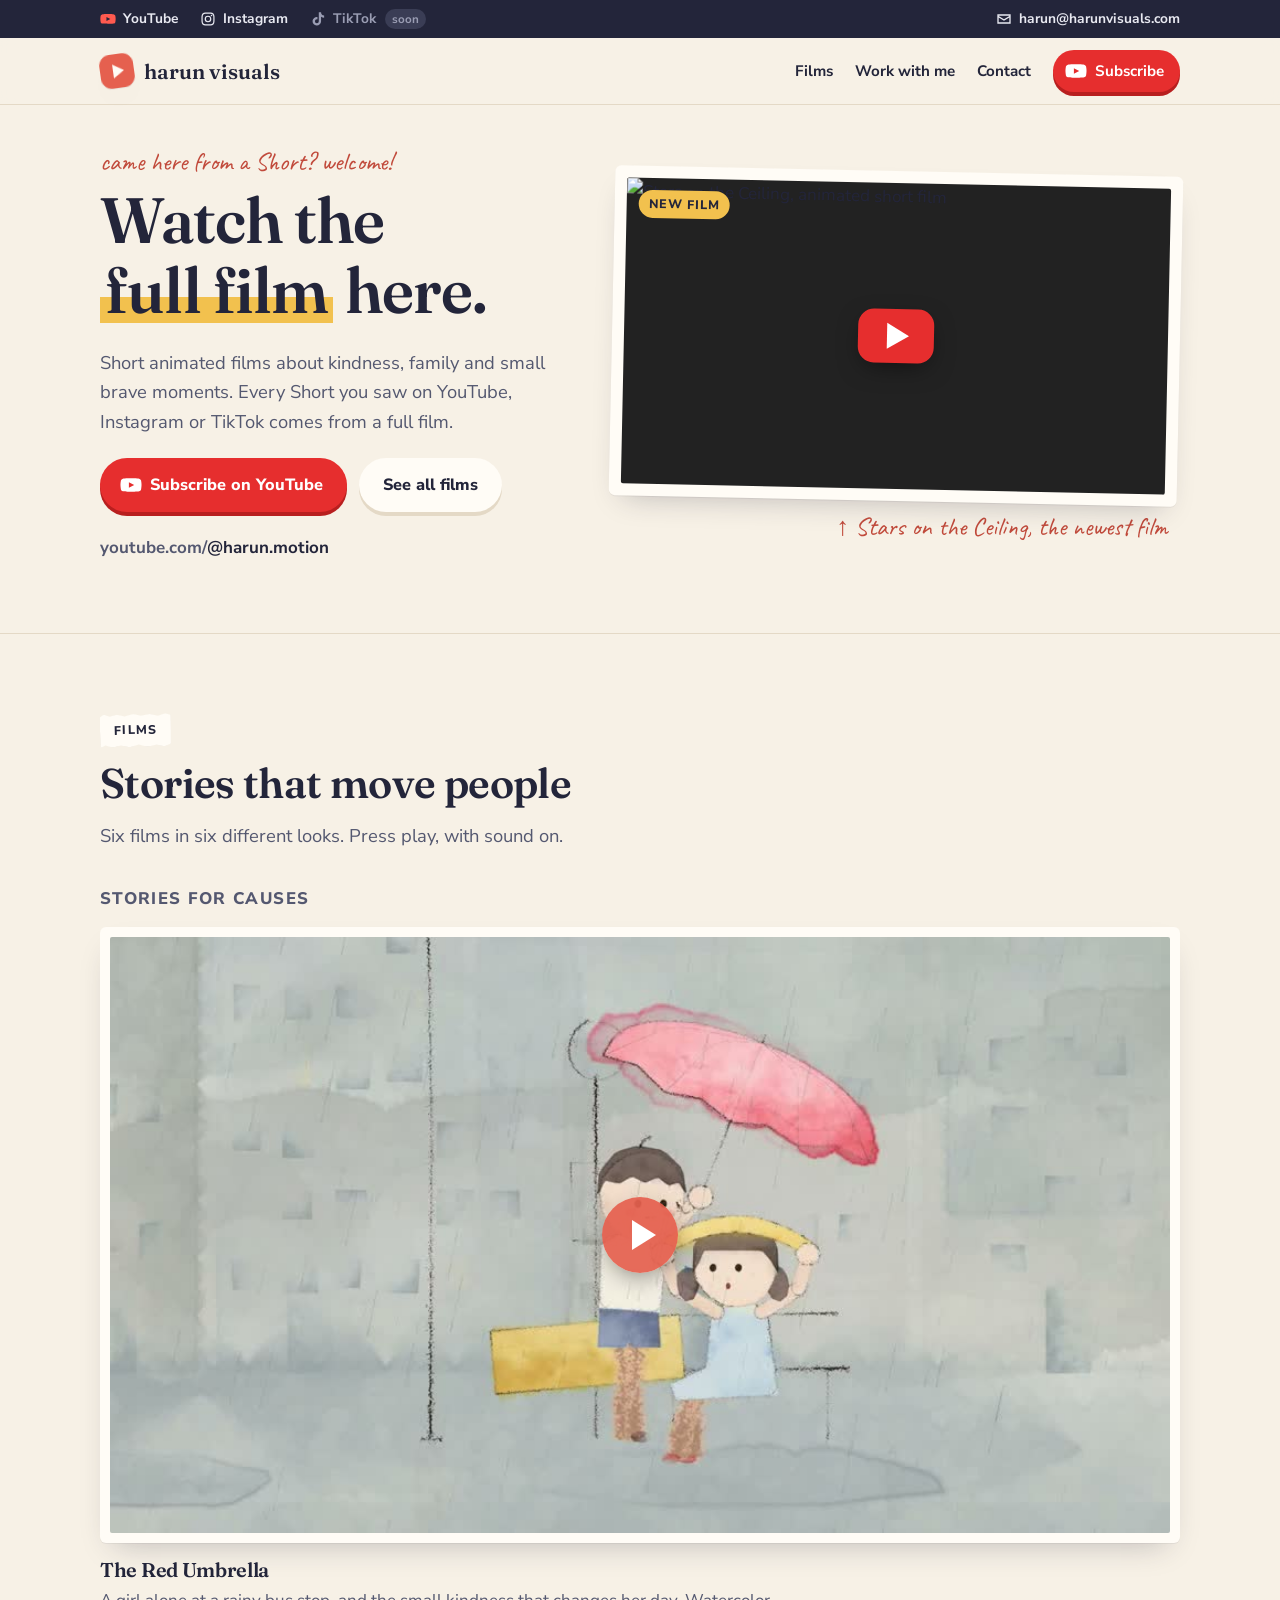
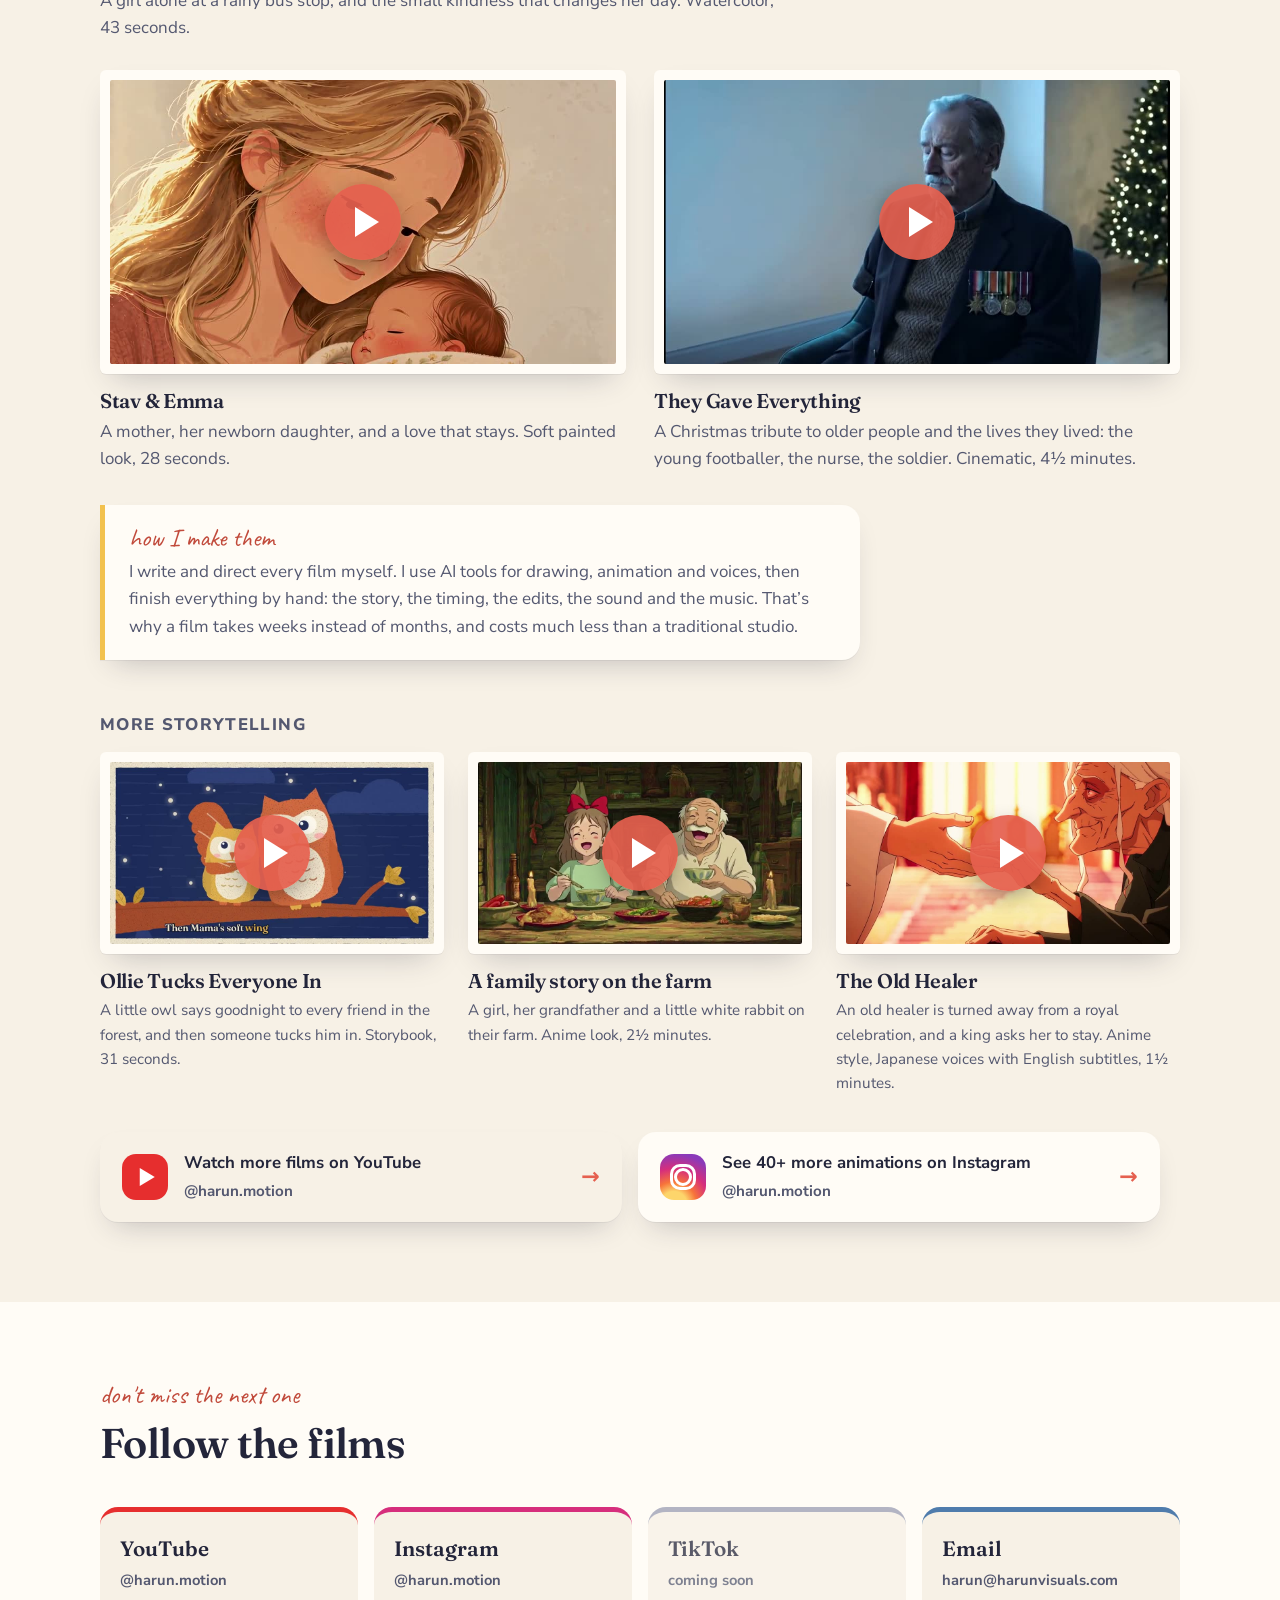
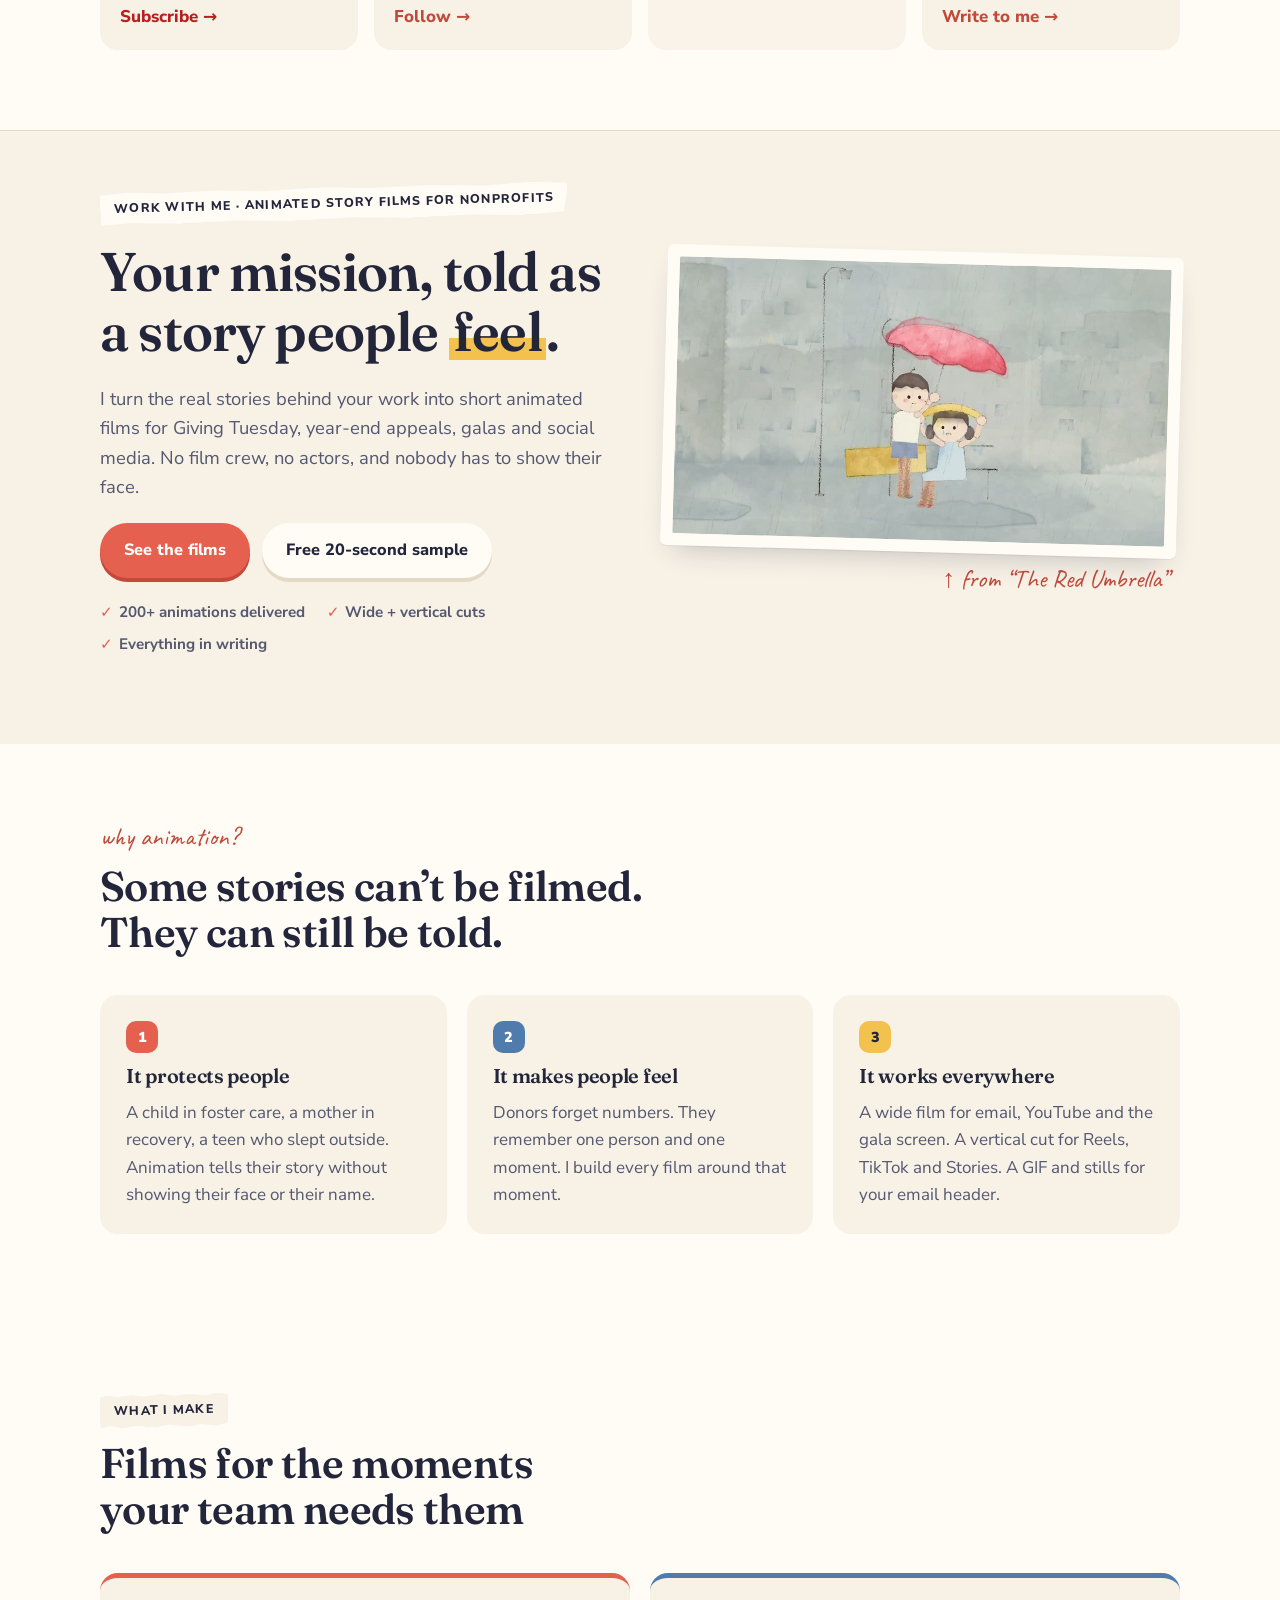
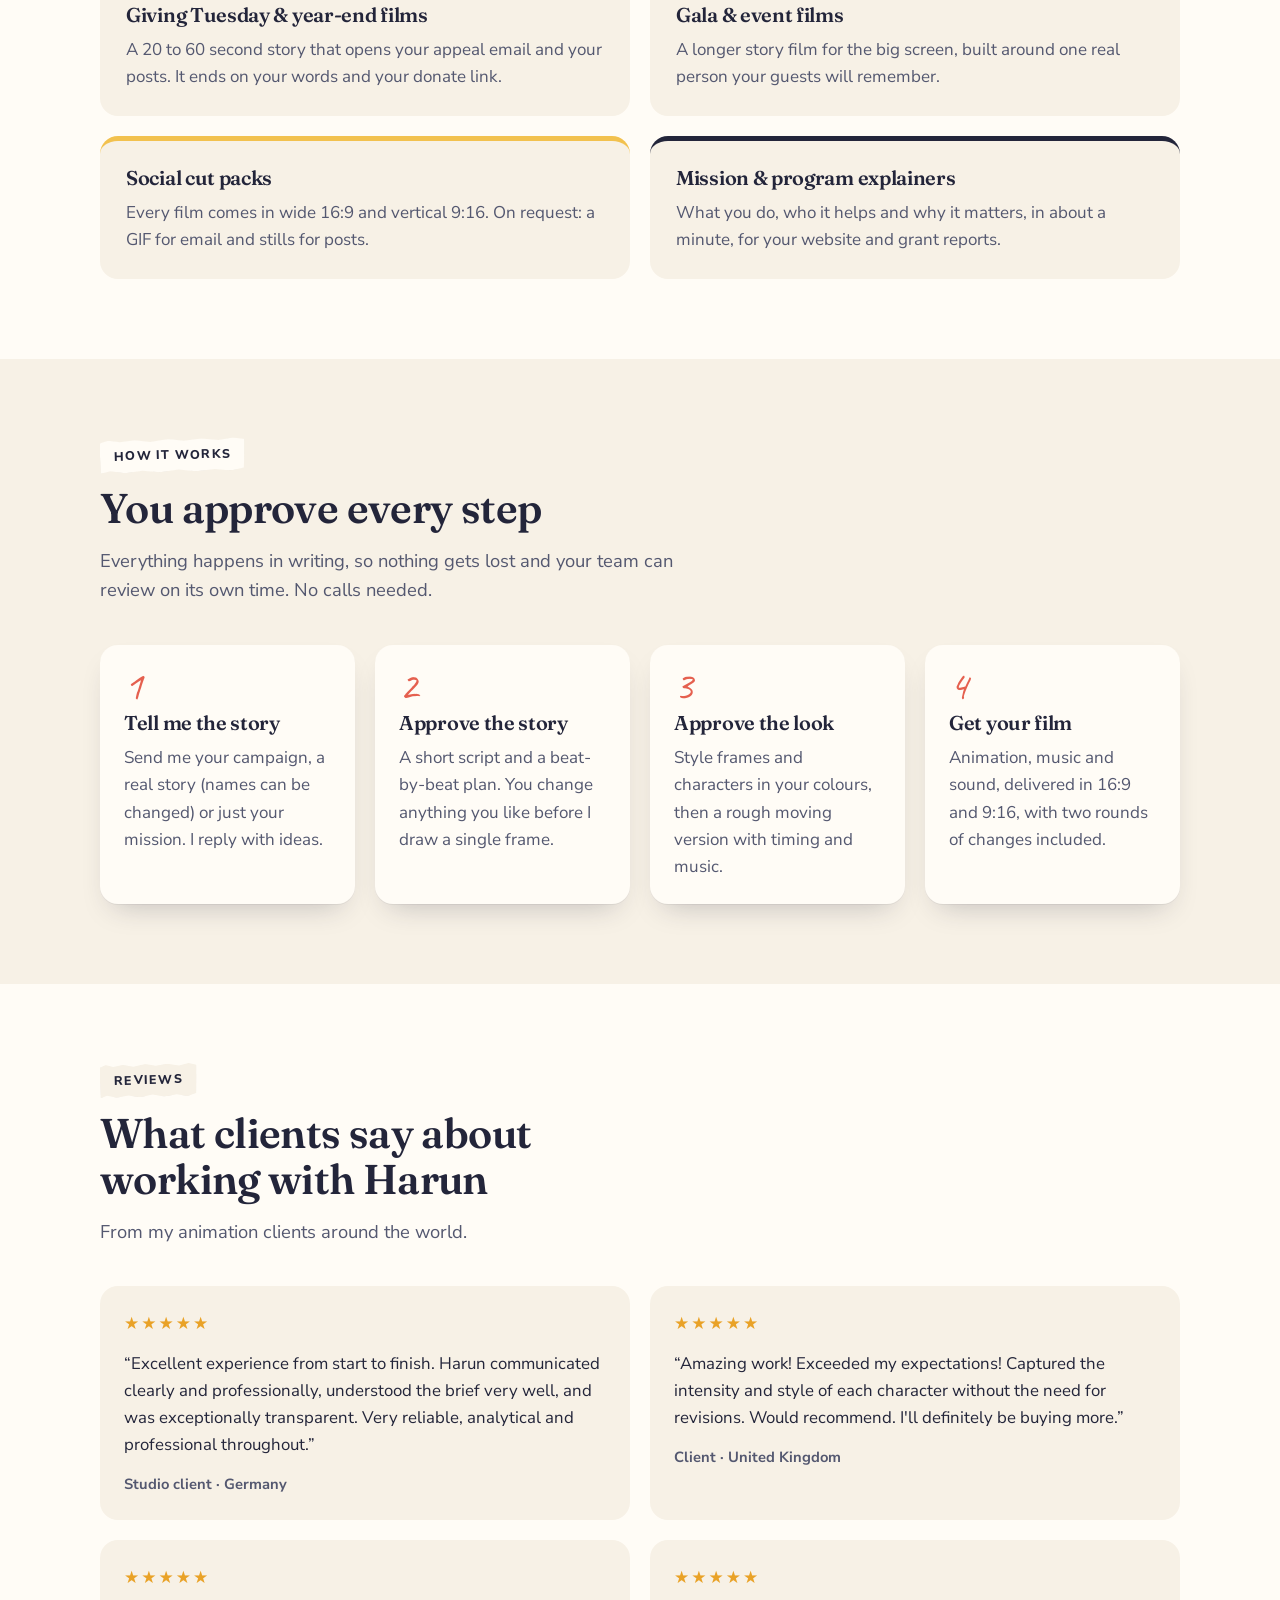
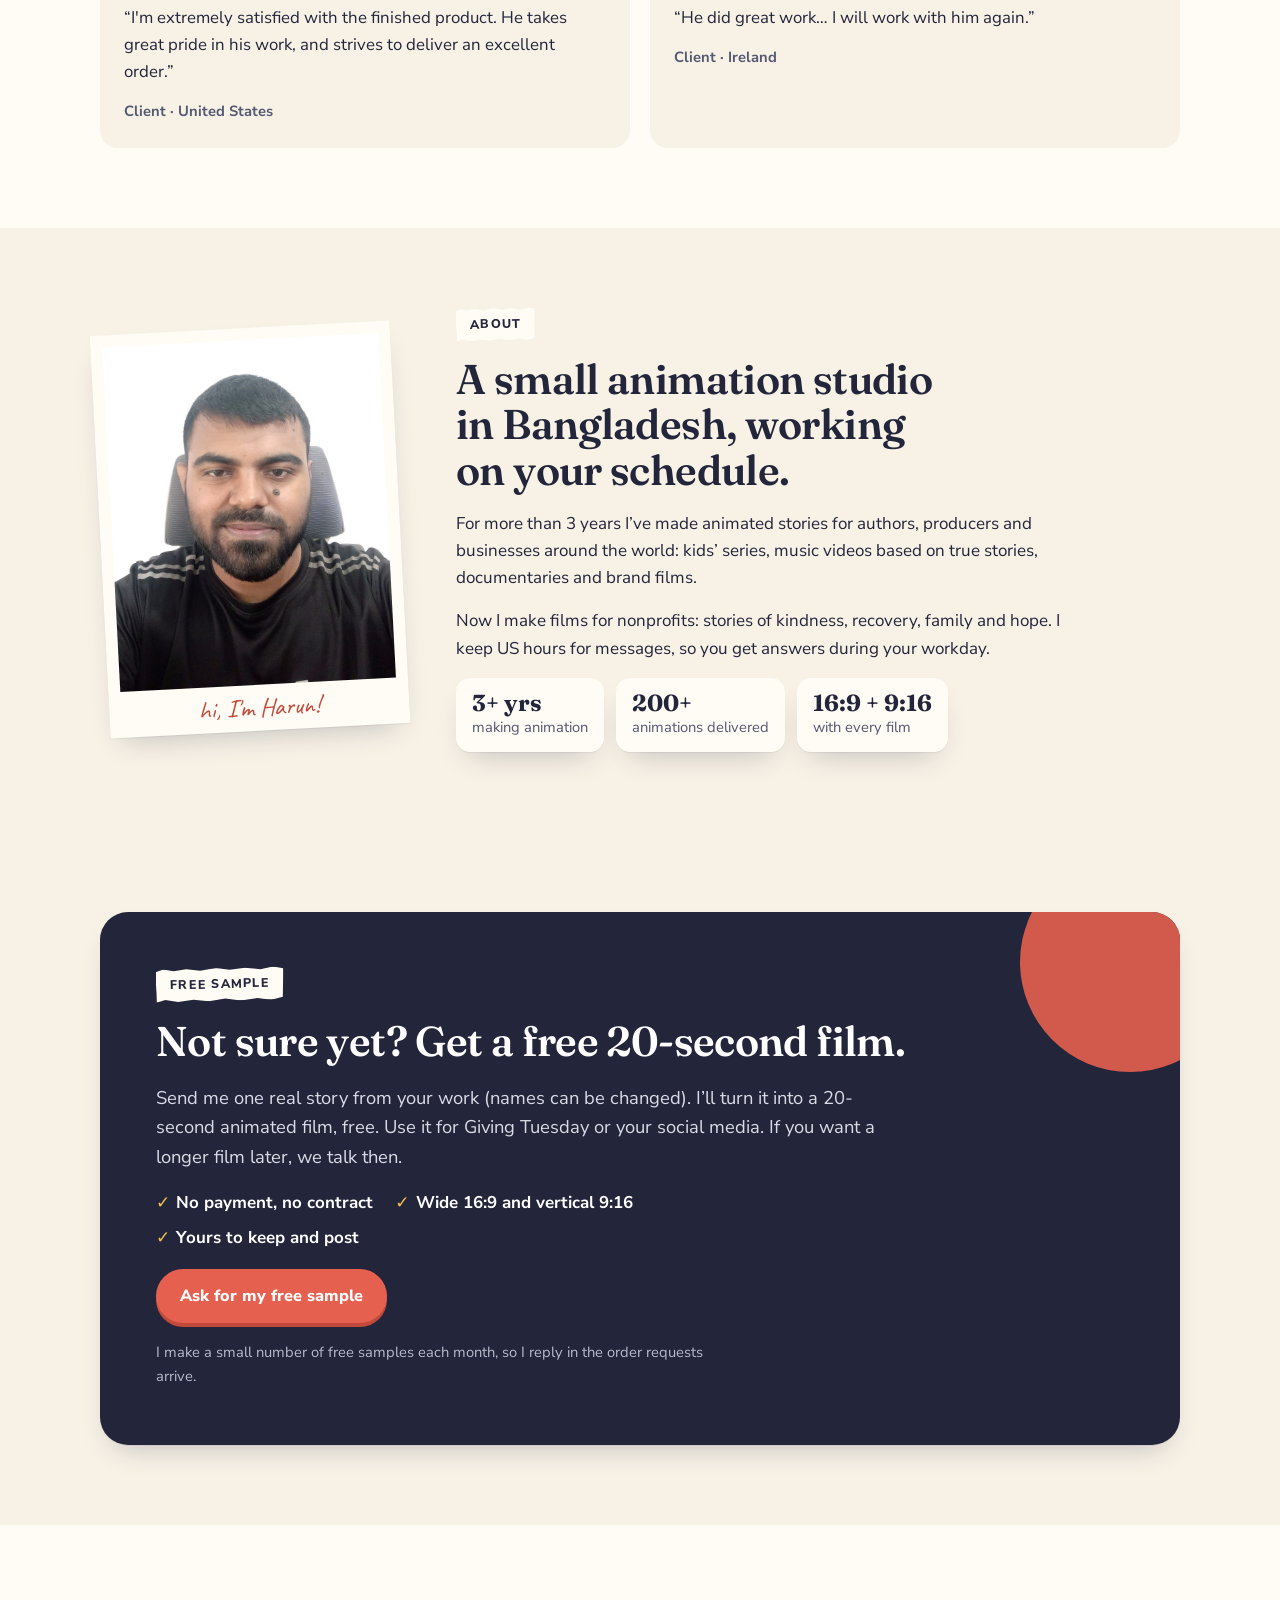
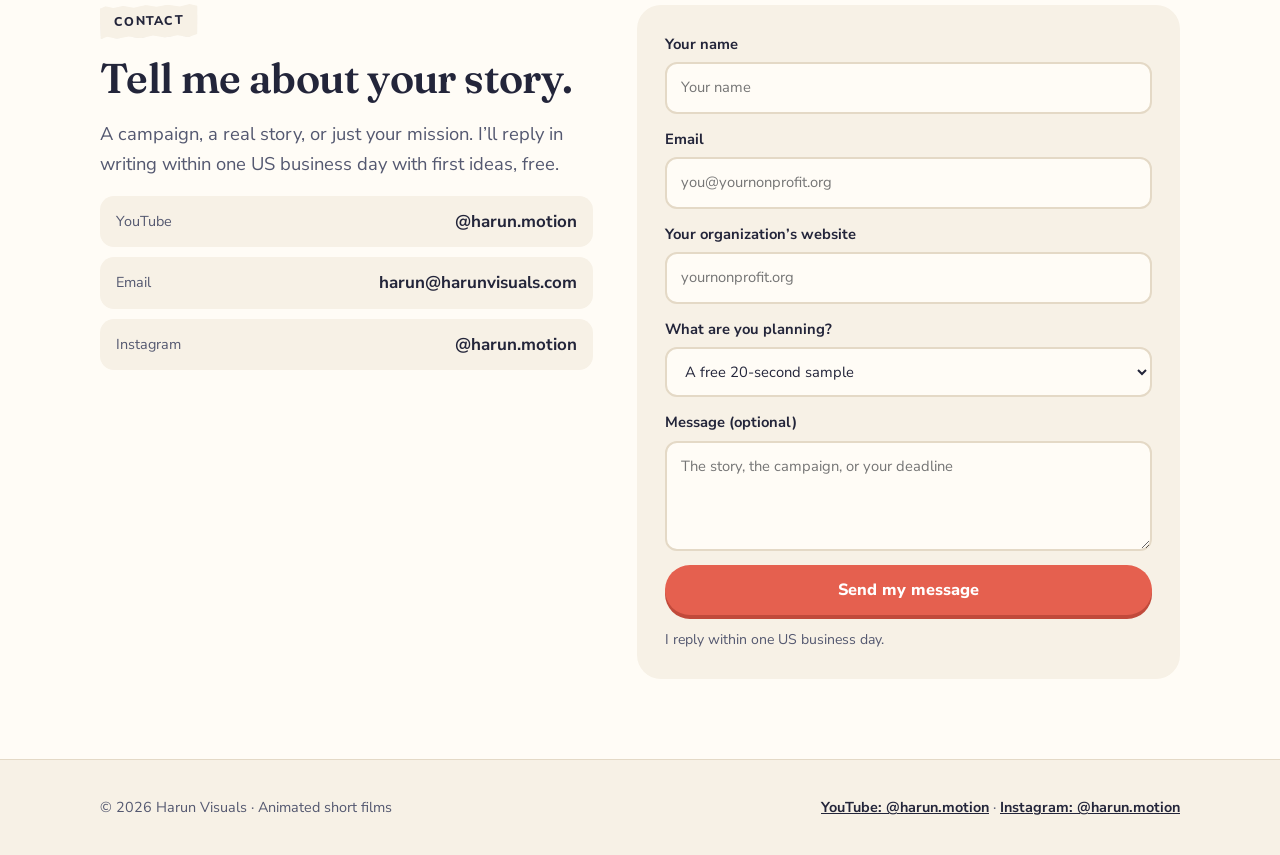
==== commit 75dd0ec7: "Make the homepage YouTube-first (Nov 7 update) - Contact strip (YouTube, Instagram, TikTok soon, ema" ====
--- a/index.html
+++ b/index.html
@@ -3,7 +3,7 @@
 <head>
 <meta charset="utf-8">
 <meta name="viewport" content="width=device-width, initial-scale=1, viewport-fit=cover">
-<title>Harun Visuals | Animated Story Films for Nonprofits</title>
+<title>Harun Visuals | Animated Short Films by Harun Motion</title>
 <meta name="description" content="Short animated films that turn the real stories behind your mission into something people feel. For Giving Tuesday, year-end appeals, galas and social media.">
 <meta property="og:type" content="website">
 <meta property="og:url" content="https://harunvisuals.com/">
@@ -15,54 +15,57 @@
 <link rel="preconnect" href="https://fonts.gstatic.com" crossorigin>
 <link rel="stylesheet" href="https://fonts.googleapis.com/css2?family=Caveat:wght@600&family=Fraunces:opsz,wght@9..144,500;9..144,600&family=Nunito+Sans:opsz,wght@6..12,400;6..12,700;6..12,800&display=swap">
 <link rel="stylesheet" href="assets/style.css">
+<link rel="stylesheet" href="assets/youtube.css?v=2">
 </head>
 <body>
+
+<div class="topbar">
+  <div class="wrap">
+    <a class="tb tb-yt" href="https://www.youtube.com/@harun.motion" target="_blank" rel="noopener"><svg viewBox="0 0 24 24" aria-hidden="true"><path d="M23 7.2a3 3 0 0 0-2.1-2.1C19 4.6 12 4.6 12 4.6s-7 0-8.9.5A3 3 0 0 0 1 7.2 31 31 0 0 0 .5 12 31 31 0 0 0 1 16.8a3 3 0 0 0 2.1 2.1c1.9.5 8.9.5 8.9.5s7 0 8.9-.5a3 3 0 0 0 2.1-2.1 31 31 0 0 0 .5-4.8 31 31 0 0 0-.5-4.8zM9.7 15.1V8.9L15.5 12l-5.8 3.1z"/></svg>YouTube</a>
+    <a class="tb" href="https://www.instagram.com/harun.motion/" target="_blank" rel="noopener"><svg viewBox="0 0 24 24" aria-hidden="true"><path d="M12 7a5 5 0 1 0 0 10 5 5 0 0 0 0-10zm0 8.2a3.2 3.2 0 1 1 0-6.4 3.2 3.2 0 0 1 0 6.4zM17.3 5.5a1.2 1.2 0 1 0 0 2.4 1.2 1.2 0 0 0 0-2.4zM12 2.2c-2.7 0-3 0-4 .1-3.6.2-5.5 2-5.7 5.7-.1 1-.1 1.3-.1 4s0 3 .1 4c.2 3.6 2.1 5.5 5.7 5.7 1 .1 1.3.1 4 .1s3 0 4-.1c3.6-.2 5.5-2.1 5.7-5.7.1-1 .1-1.3.1-4s0-3-.1-4c-.2-3.6-2.1-5.5-5.7-5.7-1-.1-1.3-.1-4-.1zm0 1.8c2.6 0 2.9 0 3.9.1 2.6.1 3.9 1.4 4 4 .1 1 .1 1.3.1 3.9s0 2.9-.1 3.9c-.1 2.6-1.4 3.9-4 4-1 .1-1.3.1-3.9.1s-2.9 0-3.9-.1c-2.6-.1-3.9-1.4-4-4C4 14.9 4 14.6 4 12s0-2.9.1-3.9c.1-2.6 1.4-3.9 4-4C9.1 4 9.4 4 12 4z"/></svg>Instagram</a>
+    <span class="tb tb-soon"><svg viewBox="0 0 24 24" aria-hidden="true"><path d="M16.6 2h-3.4v13.4a2.9 2.9 0 1 1-2.9-2.9c.3 0 .6 0 .9.1V9.1a6.4 6.4 0 1 0 5.4 6.3V8.6a8 8 0 0 0 4.6 1.5V6.7a4.6 4.6 0 0 1-4.6-4.7z"/></svg>TikTok <i>soon</i></span>
+    <a class="tb tb-mail" href="mailto:harun@harunvisuals.com"><svg viewBox="0 0 24 24" aria-hidden="true"><path d="M2 5h20v14H2V5zm2 2v.4l8 5 8-5V7H4zm16 2.8-8 5-8-5V17h16V9.8z"/></svg>harun@harunvisuals.com</a>
+  </div>
+</div>
 
 <nav class="nav">
   <div class="wrap">
     <a class="logo" href="./"><span class="logo-dot" aria-hidden="true"></span>harun visuals</a>
     <div class="nav-links">
       <a class="hide-sm" href="#films">Films</a>
-      <a class="hide-sm" href="#how">How it works</a>
-      <a class="hide-sm" href="#about">About</a>
-      <a class="hide-sm" href="#free-sample">Free sample</a>
-      <a class="btn btn-main btn-sm" href="#contact">Tell me your story</a>
+      <a class="hide-sm" href="#work">Work with me</a>
+      <a class="hide-sm" href="#contact">Contact</a>
+      <a class="btn btn-yt btn-sm" href="https://www.youtube.com/@harun.motion?sub_confirmation=1" target="_blank" rel="noopener"><svg viewBox="0 0 24 24" aria-hidden="true"><path fill-rule="evenodd" d="M23 7.2a3 3 0 0 0-2.1-2.1C19 4.6 12 4.6 12 4.6s-7 0-8.9.5A3 3 0 0 0 1 7.2 31 31 0 0 0 .5 12 31 31 0 0 0 1 16.8a3 3 0 0 0 2.1 2.1c1.9.5 8.9.5 8.9.5s7 0 8.9-.5a3 3 0 0 0 2.1-2.1 31 31 0 0 0 .5-4.8 31 31 0 0 0-.5-4.8zM9.7 15.1V8.9L15.5 12l-5.8 3.1z"/></svg>Subscribe</a>
     </div>
   </div>
 </nav>
 
-<header class="hero">
-  <div class="wrap">
-    <div class="hero-copy">
-      <div><span class="tag">Animated story films for nonprofits</span></div>
-      <h1>Your mission, told as a story people <span class="mark">feel</span>.</h1>
-      <p class="lead">I turn the real stories behind your work into short animated films for Giving Tuesday, year-end appeals, galas and social media. No film crew, no actors, and nobody has to show their face.</p>
+<header class="yt-hero">
+  <div class="wrap">
+    <div class="yh-top">
+      <span class="hand">came here from a Short? welcome!</span>
+      <h1>Watch the <span class="mark">full film</span> here.</h1>
+    </div>
+    <figure class="yh-film">
+      <div class="frame">
+        <div class="yt-lite" data-id="szY4NwiiPiY" data-title="Stars on the Ceiling">
+          <img src="https://i.ytimg.com/vi/szY4NwiiPiY/maxresdefault.jpg" alt="Stars on the Ceiling, animated short film" loading="eager">
+          <button class="yt-play" type="button" aria-label="Play Stars on the Ceiling"></button>
+          <span class="yt-badge">New film</span>
+        </div>
+      </div>
+      <figcaption class="hand">↑ Stars on the Ceiling, the newest film</figcaption>
+    </figure>
+    <div class="yh-rest">
+      <p class="lead">Short animated films about kindness, family and small brave moments. Every Short you saw on YouTube, Instagram or TikTok comes from a full film.</p>
       <div class="hero-ctas">
-        <a class="btn btn-main" href="#films">Watch the films</a>
-        <a class="btn btn-ghost" href="#free-sample">Free 20-second sample</a>
-      </div>
-      <div class="trust"><span>200+ animations delivered</span><span>Wide + vertical cuts</span><span>Everything in writing</span></div>
-    </div>
-    <figure class="hero-film">
-      <div class="frame"><video src="assets/films/hero-loop.mp4" poster="assets/films/hero-loop.jpg" autoplay muted loop playsinline preload="metadata" aria-label="A moment from The Red Umbrella: two children share a red umbrella in the rain"></video></div>
-      <figcaption class="hand">↑ from “The Red Umbrella”</figcaption>
-    </figure>
+        <a class="btn btn-yt" href="https://www.youtube.com/@harun.motion?sub_confirmation=1" target="_blank" rel="noopener"><svg viewBox="0 0 24 24" aria-hidden="true"><path fill-rule="evenodd" d="M23 7.2a3 3 0 0 0-2.1-2.1C19 4.6 12 4.6 12 4.6s-7 0-8.9.5A3 3 0 0 0 1 7.2 31 31 0 0 0 .5 12 31 31 0 0 0 1 16.8a3 3 0 0 0 2.1 2.1c1.9.5 8.9.5 8.9.5s7 0 8.9-.5a3 3 0 0 0 2.1-2.1 31 31 0 0 0 .5-4.8 31 31 0 0 0-.5-4.8zM9.7 15.1V8.9L15.5 12l-5.8 3.1z"/></svg>Subscribe on YouTube</a>
+        <a class="btn btn-ghost" href="#films">See all films</a>
+      </div>
+      <p class="yh-handle">youtube.com/<b>@harun.motion</b></p>
+    </div>
   </div>
 </header>
-
-<section class="band">
-  <div class="wrap">
-    <div class="head">
-      <span class="hand">why animation?</span>
-      <h2>Some stories can’t be filmed. They can still be told.</h2>
-    </div>
-    <div class="why">
-      <div class="why-card"><span class="chip" style="background:var(--coral)">1</span><h3>It protects people</h3><p>A child in foster care, a mother in recovery, a teen who slept outside. Animation tells their story without showing their face or their name.</p></div>
-      <div class="why-card"><span class="chip" style="background:var(--sky-deep)">2</span><h3>It makes people feel</h3><p>Donors forget numbers. They remember one person and one moment. I build every film around that moment.</p></div>
-      <div class="why-card"><span class="chip" style="background:var(--sun);color:var(--ink)">3</span><h3>It works everywhere</h3><p>A wide film for email, YouTube and the gala screen. A vertical cut for Reels, TikTok and Stories. A GIF and stills for your email header.</p></div>
-    </div>
-  </div>
-</section>
 
 <section id="films">
   <div class="wrap">
@@ -105,11 +108,66 @@
         <figcaption><h3>The Old Healer</h3><p>An old healer is turned away from a royal celebration, and a king asks her to stay. Anime style, Japanese voices with English subtitles, 1½ minutes.</p></figcaption>
       </figure>
     </div>
+    <div class="more-links">
+    <a class="insta yt-more" href="https://www.youtube.com/@harun.motion/videos" target="_blank" rel="noopener">
+      <span class="yt-icon" aria-hidden="true"></span>
+      <span><b>Watch more films on YouTube</b><small>@harun.motion</small></span>
+      <span class="insta-go" aria-hidden="true">→</span>
+    </a>
     <a class="insta" href="https://www.instagram.com/harun.motion/" target="_blank" rel="noopener">
       <span class="insta-icon" aria-hidden="true"></span>
       <span><b>See 40+ more animations on Instagram</b><small>@harun.motion</small></span>
       <span class="insta-go" aria-hidden="true">→</span>
     </a>
+    </div>
+  </div>
+</section>
+
+<section class="band follow-band">
+  <div class="wrap">
+    <div class="head">
+      <span class="hand">don't miss the next one</span>
+      <h2>Follow the films</h2>
+    </div>
+    <div class="follow">
+      <a class="fl fl-yt" href="https://www.youtube.com/@harun.motion?sub_confirmation=1" target="_blank" rel="noopener"><b>YouTube</b><span>@harun.motion</span><em>Subscribe →</em></a>
+      <a class="fl fl-ig" href="https://www.instagram.com/harun.motion/" target="_blank" rel="noopener"><b>Instagram</b><span>@harun.motion</span><em>Follow →</em></a>
+      <span class="fl fl-tt"><b>TikTok</b><span>coming soon</span><em>&nbsp;</em></span>
+      <a class="fl fl-mail" href="mailto:harun@harunvisuals.com"><b>Email</b><span>harun@harunvisuals.com</span><em>Write to me →</em></a>
+    </div>
+  </div>
+</section>
+
+<section class="hero work" id="work">
+  <div class="wrap">
+    <div class="hero-copy">
+      <div><span class="tag">Work with me · animated story films for nonprofits</span></div>
+      <h2 class="h1-size">Your mission, told as a story people <span class="mark">feel</span>.</h2>
+      <p class="lead">I turn the real stories behind your work into short animated films for Giving Tuesday, year-end appeals, galas and social media. No film crew, no actors, and nobody has to show their face.</p>
+      <div class="hero-ctas">
+        <a class="btn btn-main" href="#films">See the films</a>
+        <a class="btn btn-ghost" href="#free-sample">Free 20-second sample</a>
+      </div>
+      <div class="trust"><span>200+ animations delivered</span><span>Wide + vertical cuts</span><span>Everything in writing</span></div>
+    </div>
+    <figure class="hero-film">
+      <div class="frame"><video src="assets/films/hero-loop.mp4" poster="assets/films/hero-loop.jpg" autoplay muted loop playsinline preload="metadata" aria-label="A moment from The Red Umbrella: two children share a red umbrella in the rain"></video></div>
+      <figcaption class="hand">↑ from “The Red Umbrella”</figcaption>
+    </figure>
+  </div>
+</section>
+
+<section class="band">
+  <div class="wrap">
+    <div class="head">
+      <span class="hand">why animation?</span>
+      <h2>Some stories can’t be filmed. They can still be told.</h2>
+    </div>
+    <div class="why">
+      <div class="why-card"><span class="chip" style="background:var(--coral)">1</span><h3>It protects people</h3><p>A child in foster care, a mother in recovery, a teen who slept outside. Animation tells their story without showing their face or their name.</p></div>
+      <div class="why-card"><span class="chip" style="background:var(--sky-deep)">2</span><h3>It makes people feel</h3><p>Donors forget numbers. They remember one person and one moment. I build every film around that moment.</p></div>
+      <div class="why-card"><span class="chip" style="background:var(--sun);color:var(--ink)">3</span><h3>It works everywhere</h3><p>A wide film for email, YouTube and the gala screen. A vertical cut for Reels, TikTok and Stories. A GIF and stills for your email header.</p></div>
+    </div>
   </div>
 </section>
 
@@ -197,6 +255,7 @@
       <h2>Tell me about your story.</h2>
       <p class="lead">A campaign, a real story, or just your mission. I’ll reply in writing within one US business day with first ideas, free.</p>
       <div class="ways">
+        <a class="way" href="https://www.youtube.com/@harun.motion" target="_blank" rel="noopener"><span>YouTube</span><code>@harun.motion</code></a>
         <a class="way" href="mailto:harun@harunvisuals.com"><span>Email</span><code>harun@harunvisuals.com</code></a>
         <a class="way" href="https://www.instagram.com/harun.motion/" target="_blank" rel="noopener"><span>Instagram</span><code>@harun.motion</code></a>
       </div>
@@ -223,9 +282,9 @@
 </section>
 
 <footer>
-  <div class="wrap"><span>© 2026 Harun Visuals · Animated story films for nonprofits</span><a href="https://www.instagram.com/harun.motion/" target="_blank" rel="noopener">Instagram: @harun.motion</a></div>
+  <div class="wrap"><span>© 2026 Harun Visuals · Animated short films</span><span><a href="https://www.youtube.com/@harun.motion" target="_blank" rel="noopener">YouTube: @harun.motion</a> · <a href="https://www.instagram.com/harun.motion/" target="_blank" rel="noopener">Instagram: @harun.motion</a></span></div>
 </footer>
 
-<script src="assets/site.js"></script>
+<script src="assets/site.js?v=2"></script>
 </body>
 </html>
--- a/assets/youtube.css
+++ b/assets/youtube.css
@@ -0,0 +1,95 @@
+/* YouTube-first top of the page (added Nov 2026). Uses the tokens from style.css. */
+:root { --yt: #e62e2e; --yt-dark: #b81f1f; }
+
+/* contact strip above the nav */
+.topbar { background: var(--ink); color: #fff; font-size: .86rem; font-weight: 700; }
+.topbar .wrap { display: flex; flex-wrap: wrap; align-items: center; gap: 6px 22px; padding-block: 8px; }
+.tb { display: inline-flex; align-items: center; gap: 7px; color: #e8e9f1; text-decoration: none; white-space: nowrap; }
+.tb:hover { color: #fff; }
+.tb svg { width: 16px; height: 16px; fill: currentColor; flex: none; }
+.tb-yt svg { fill: #ff5a4f; }
+.tb-soon { color: #9a9db3; }
+.tb-soon i { font-style: normal; font-size: .72rem; background: #3a3d55; padding: 1px 7px; border-radius: 99px; margin-left: 2px; }
+.tb-mail { margin-left: auto; }
+@media (max-width: 640px) { .tb-mail { margin-left: 0; } .topbar .wrap { gap: 4px 16px; } }
+
+/* red YouTube button */
+.btn svg { width: 22px; height: 22px; fill: currentColor; margin-left: -4px; }
+.btn-yt, .nav-links a.btn-yt { background: var(--yt); color: #fff; box-shadow: 0 4px 0 var(--yt-dark); }
+.btn-yt:hover { transform: translateY(-2px); box-shadow: 0 6px 0 var(--yt-dark); }
+
+/* hero: on phones the film sits right under the heading */
+.yt-hero { padding-block: 44px 72px; overflow: hidden; }
+.yt-hero .wrap { display: grid; grid-template-columns: .9fr 1.1fr; grid-template-areas: "top film" "rest film"; gap: 22px 48px; align-items: center; }
+.yh-top { grid-area: top; display: grid; gap: 10px; align-self: end; }
+.yh-film { grid-area: film; margin: 0; min-width: 0; display: grid; gap: 14px; justify-items: end; }
+.yh-film .hand { margin-right: 12px; }
+.yh-rest { grid-area: rest; display: grid; gap: 22px; align-self: start; }
+.yh-handle { color: var(--ink-soft); font-weight: 700; }
+.yh-handle b { color: var(--ink); }
+@media (max-width: 860px) {
+  .yt-hero .wrap { grid-template-columns: 1fr; grid-template-areas: "top" "film" "rest"; }
+  .yh-film { justify-items: center; }
+}
+@media (max-width: 560px) { .yt-hero { padding-block: 28px 56px; } }
+
+/* click-to-play YouTube player (loads YouTube only after a tap, so the page stays fast) */
+.yt-lite { position: relative; aspect-ratio: 16/9; background: #222; border-radius: 2px; overflow: hidden; }
+.yt-lite img { width: 100%; height: 100%; object-fit: cover; }
+.yt-lite iframe { position: absolute; inset: 0; width: 100%; height: 100%; border: 0; }
+.yt-play { position: absolute; inset: 0; border: 0; padding: 0; cursor: pointer; background: transparent; display: grid; place-items: center; }
+.yt-play::before { content: ""; width: 76px; height: 54px; border-radius: 16px; background: var(--yt); box-shadow: 0 8px 24px -6px rgba(0,0,0,.5); transition: transform .15s ease; }
+.yt-play::after { content: ""; position: absolute; border-left: 22px solid #fff; border-top: 13px solid transparent; border-bottom: 13px solid transparent; margin-left: 5px; }
+.yt-play:hover::before { transform: scale(1.08); }
+.yt-badge { position: absolute; left: 12px; top: 12px; background: var(--sun); color: var(--ink); font-weight: 800; font-size: .78rem; letter-spacing: .08em; text-transform: uppercase; padding: 4px 10px; border-radius: 99px; }
+.yt-lite.on .yt-play, .yt-lite.on .yt-badge { display: none; }
+.yh-film .frame { transform: rotate(1.2deg); }
+
+/* full films grid */
+.yt-grid { display: grid; grid-template-columns: repeat(3, 1fr); gap: 26px; }
+.yt-card { margin: 0; display: grid; gap: 12px; align-content: start; min-width: 0; }
+.yt-card .yt-lite { box-shadow: var(--shadow); border: 8px solid var(--page); border-radius: 6px; }
+.yt-card .yt-play::before { width: 60px; height: 42px; border-radius: 12px; }
+.yt-card .yt-play::after { border-left-width: 17px; border-top-width: 10px; border-bottom-width: 10px; }
+.yt-card figcaption { display: grid; gap: 4px; }
+.yt-card h3 { font-size: 1.15rem; }
+.yt-card figcaption a { font-weight: 700; font-size: .92rem; color: var(--yt-dark); text-decoration: none; }
+@media (max-width: 960px) { .yt-grid { grid-template-columns: 1fr 1fr; } }
+@media (max-width: 600px) { .yt-grid { grid-template-columns: 1fr; } }
+.yt-more { background: var(--page); }
+.yt-icon { flex: none; width: 46px; height: 46px; border-radius: 14px; background: var(--yt); position: relative; }
+.yt-icon::after { content: ""; position: absolute; left: 50%; top: 50%; transform: translate(-35%, -50%); border-left: 15px solid #fff; border-top: 9px solid transparent; border-bottom: 9px solid transparent; }
+
+/* vertical Shorts */
+.shorts { display: grid; grid-template-columns: repeat(4, 1fr); gap: 18px; }
+.short { position: relative; aspect-ratio: 9/16; border-radius: 16px; overflow: hidden; background: #222; box-shadow: var(--shadow); text-decoration: none; color: #fff; display: block; transition: transform .15s ease; }
+.short:hover { transform: translateY(-3px); }
+.short img { width: 100%; height: 100%; object-fit: cover; }
+.short span { position: absolute; inset: auto 0 0 0; padding: 40px 12px 12px; font-weight: 800; font-size: .92rem; line-height: 1.3; background: linear-gradient(transparent, rgba(0,0,0,.78)); }
+.short::before { content: "Shorts"; position: absolute; top: 10px; left: 10px; background: var(--yt); color: #fff; font-weight: 800; font-size: .7rem; padding: 3px 8px; border-radius: 6px; z-index: 1; }
+@media (max-width: 760px) { .shorts { grid-template-columns: 1fr 1fr; gap: 12px; } }
+
+/* follow cards */
+.follow { display: grid; grid-template-columns: repeat(4, 1fr); gap: 16px; }
+.fl { background: var(--page); border-radius: var(--r); padding: 20px; display: grid; gap: 4px; text-decoration: none; color: var(--ink); border-top: 5px solid var(--ink); transition: transform .15s ease; min-width: 0; }
+a.fl:hover { transform: translateY(-2px); }
+.fl b { font-family: var(--f-display); font-size: 1.3rem; font-weight: 600; }
+.fl span { color: var(--ink-soft); font-weight: 700; font-size: .92rem; overflow-wrap: anywhere; }
+.fl em { font-style: normal; font-weight: 800; color: var(--coral-dark); margin-top: 6px; }
+.fl-yt { border-top-color: var(--yt); }
+.fl-yt em { color: var(--yt-dark); }
+.fl-ig { border-top-color: #d62e7c; }
+.fl-tt { border-top-color: #9a9db3; opacity: .75; }
+.fl-mail { border-top-color: var(--sky-deep); }
+@media (max-width: 860px) { .follow { grid-template-columns: 1fr 1fr; } }
+
+/* the nonprofit pitch moves down, keeps its look */
+.work { border-top: 1px solid var(--line); }
+.h1-size { font-size: clamp(2.2rem, 4.6vw, 3.4rem); }
+@media (prefers-reduced-motion: reduce) { .yt-play::before, .short, .fl { transition: none; } }
+
+/* old films sit right under the top; YouTube + Instagram link cards side by side */
+#films { border-top: 1px solid var(--line); }
+.more-links { margin-top: 36px; display: grid; grid-template-columns: 1fr 1fr; gap: 16px; max-width: 1060px; }
+.more-links .insta { margin-top: 0; max-width: none; }
+@media (max-width: 760px) { .more-links { grid-template-columns: 1fr; } }
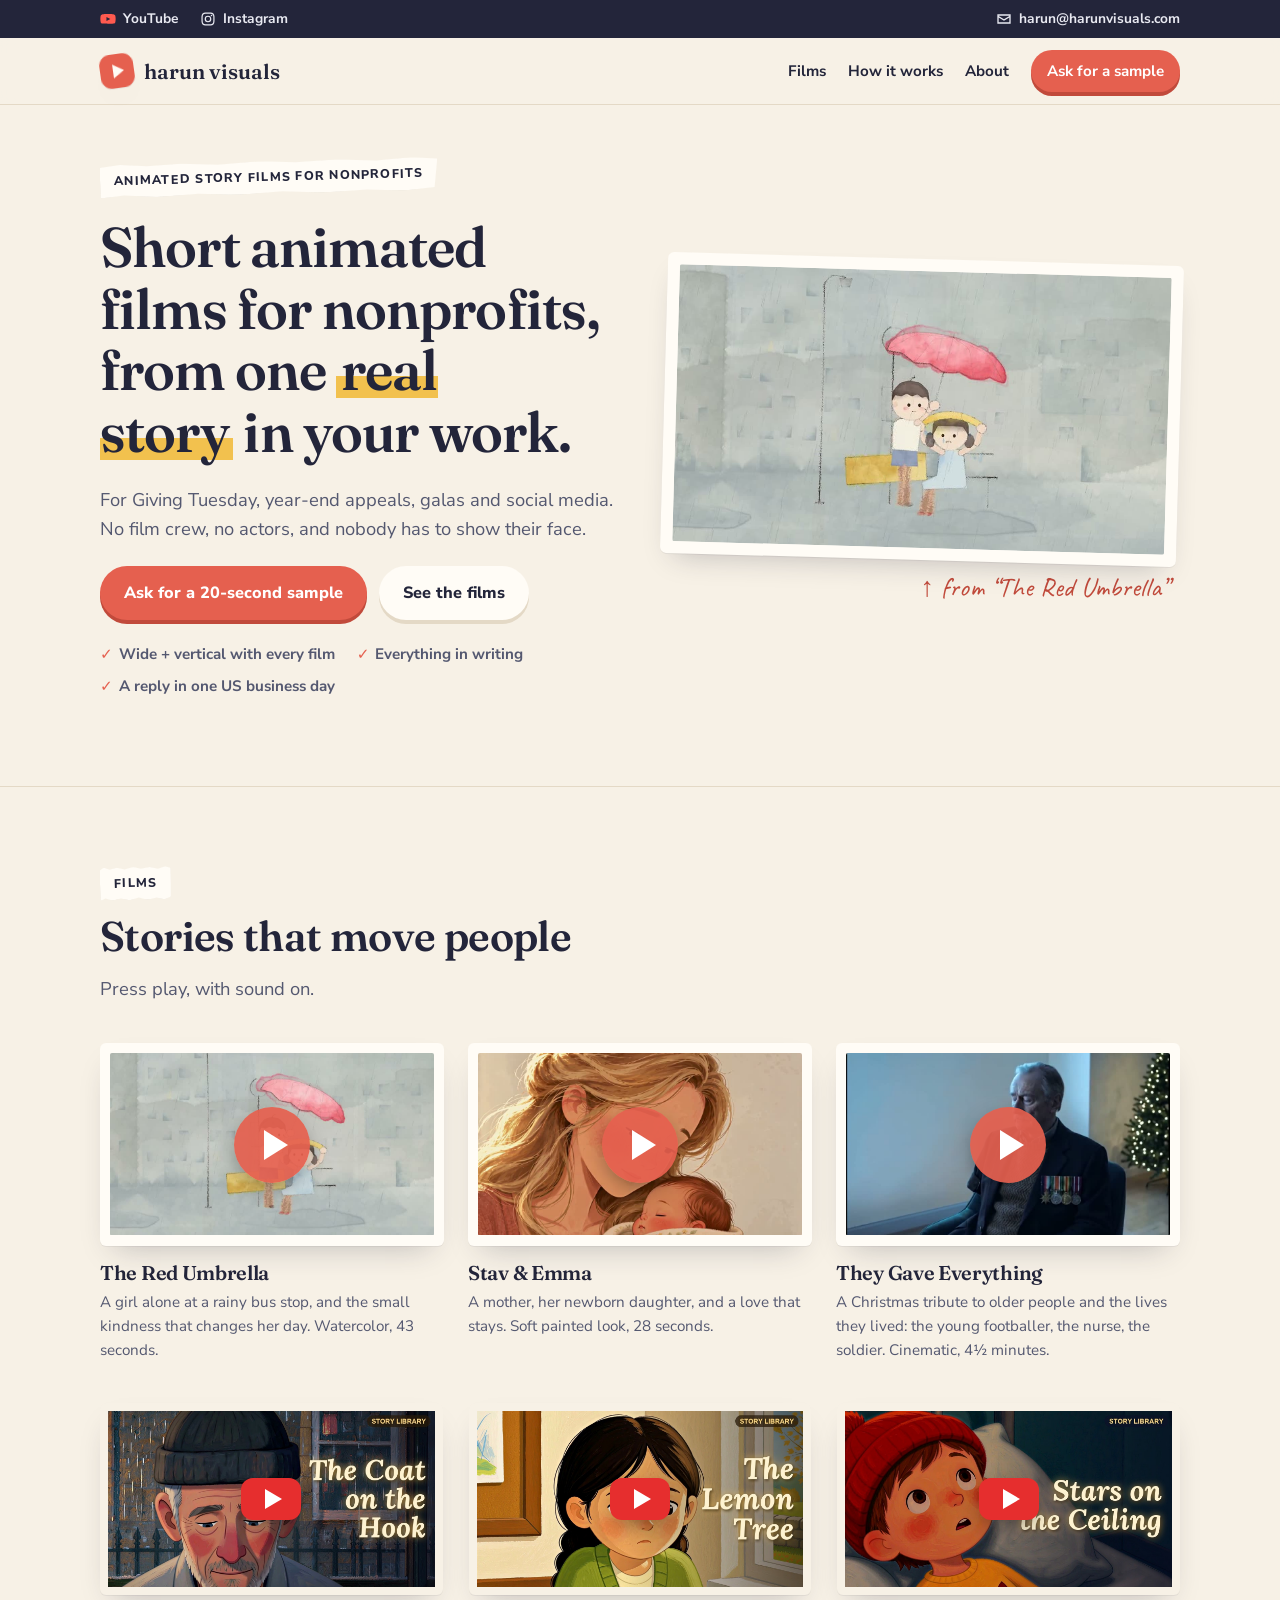
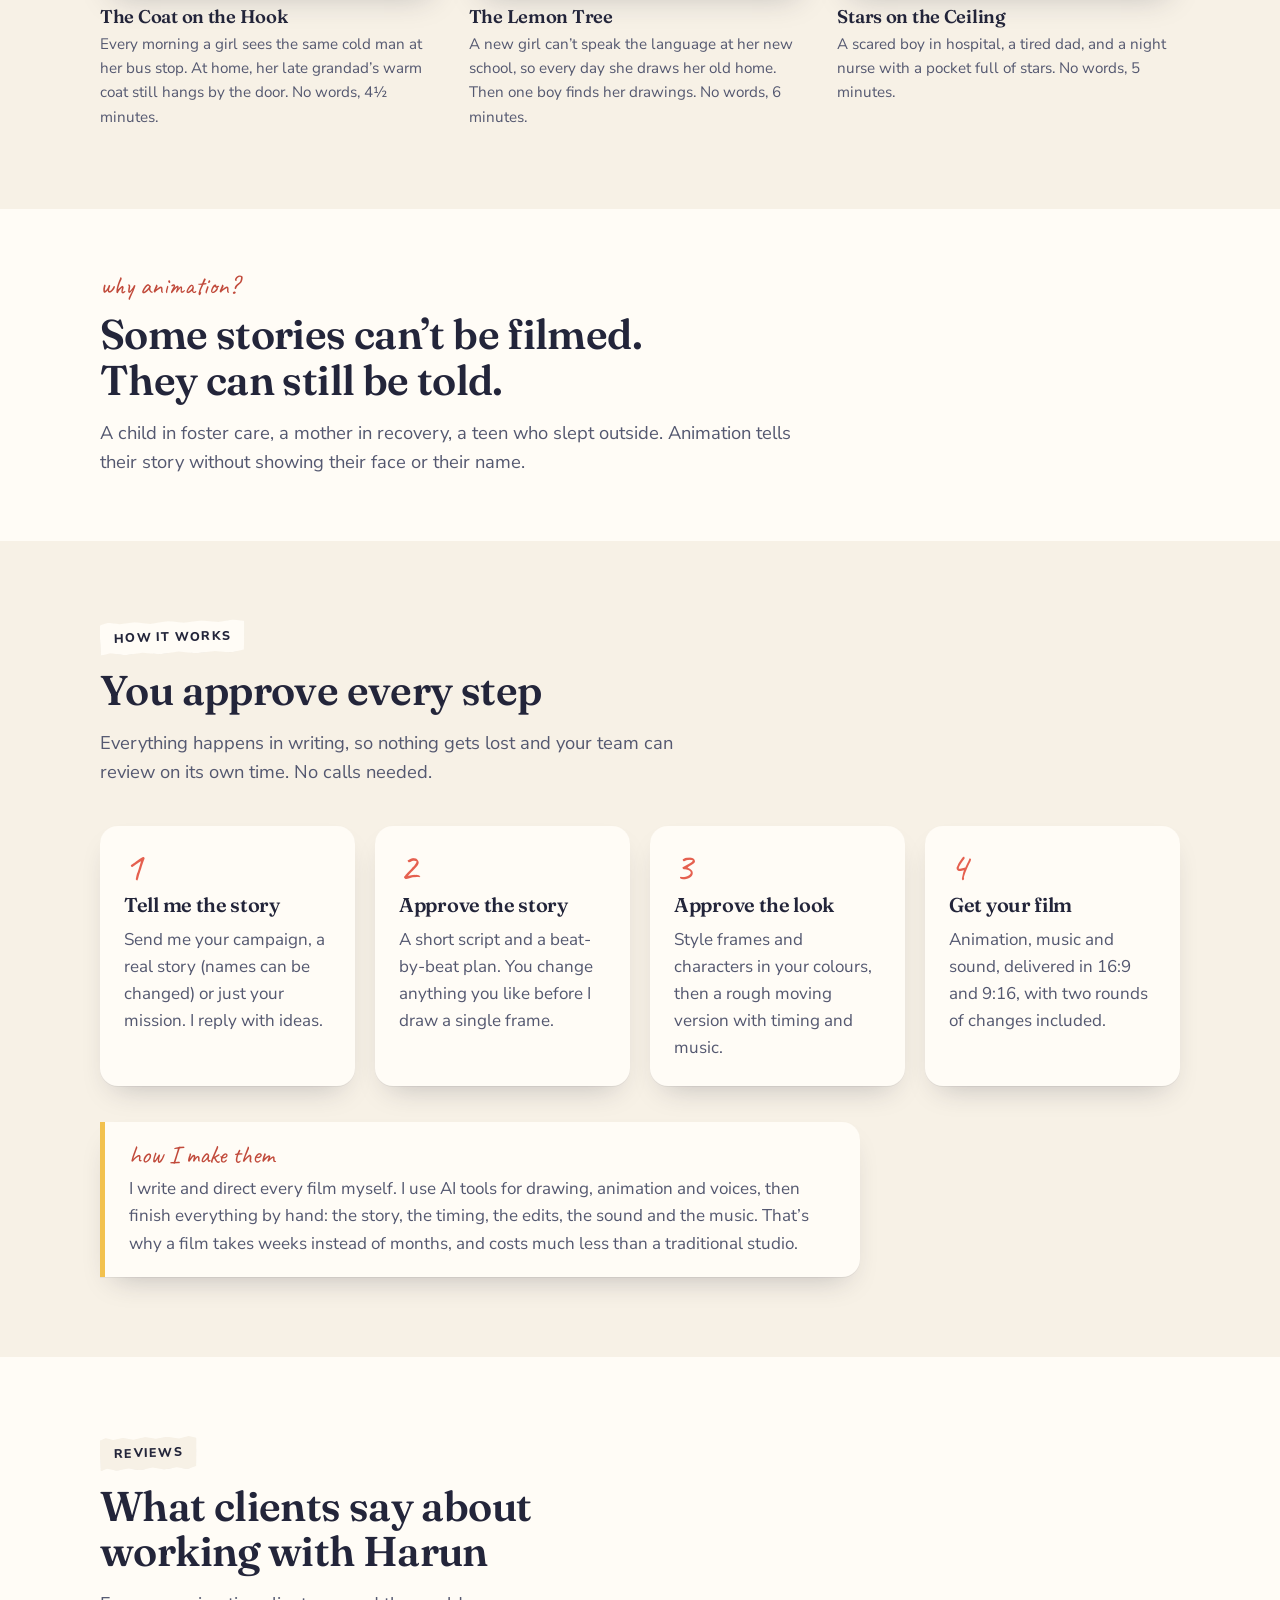
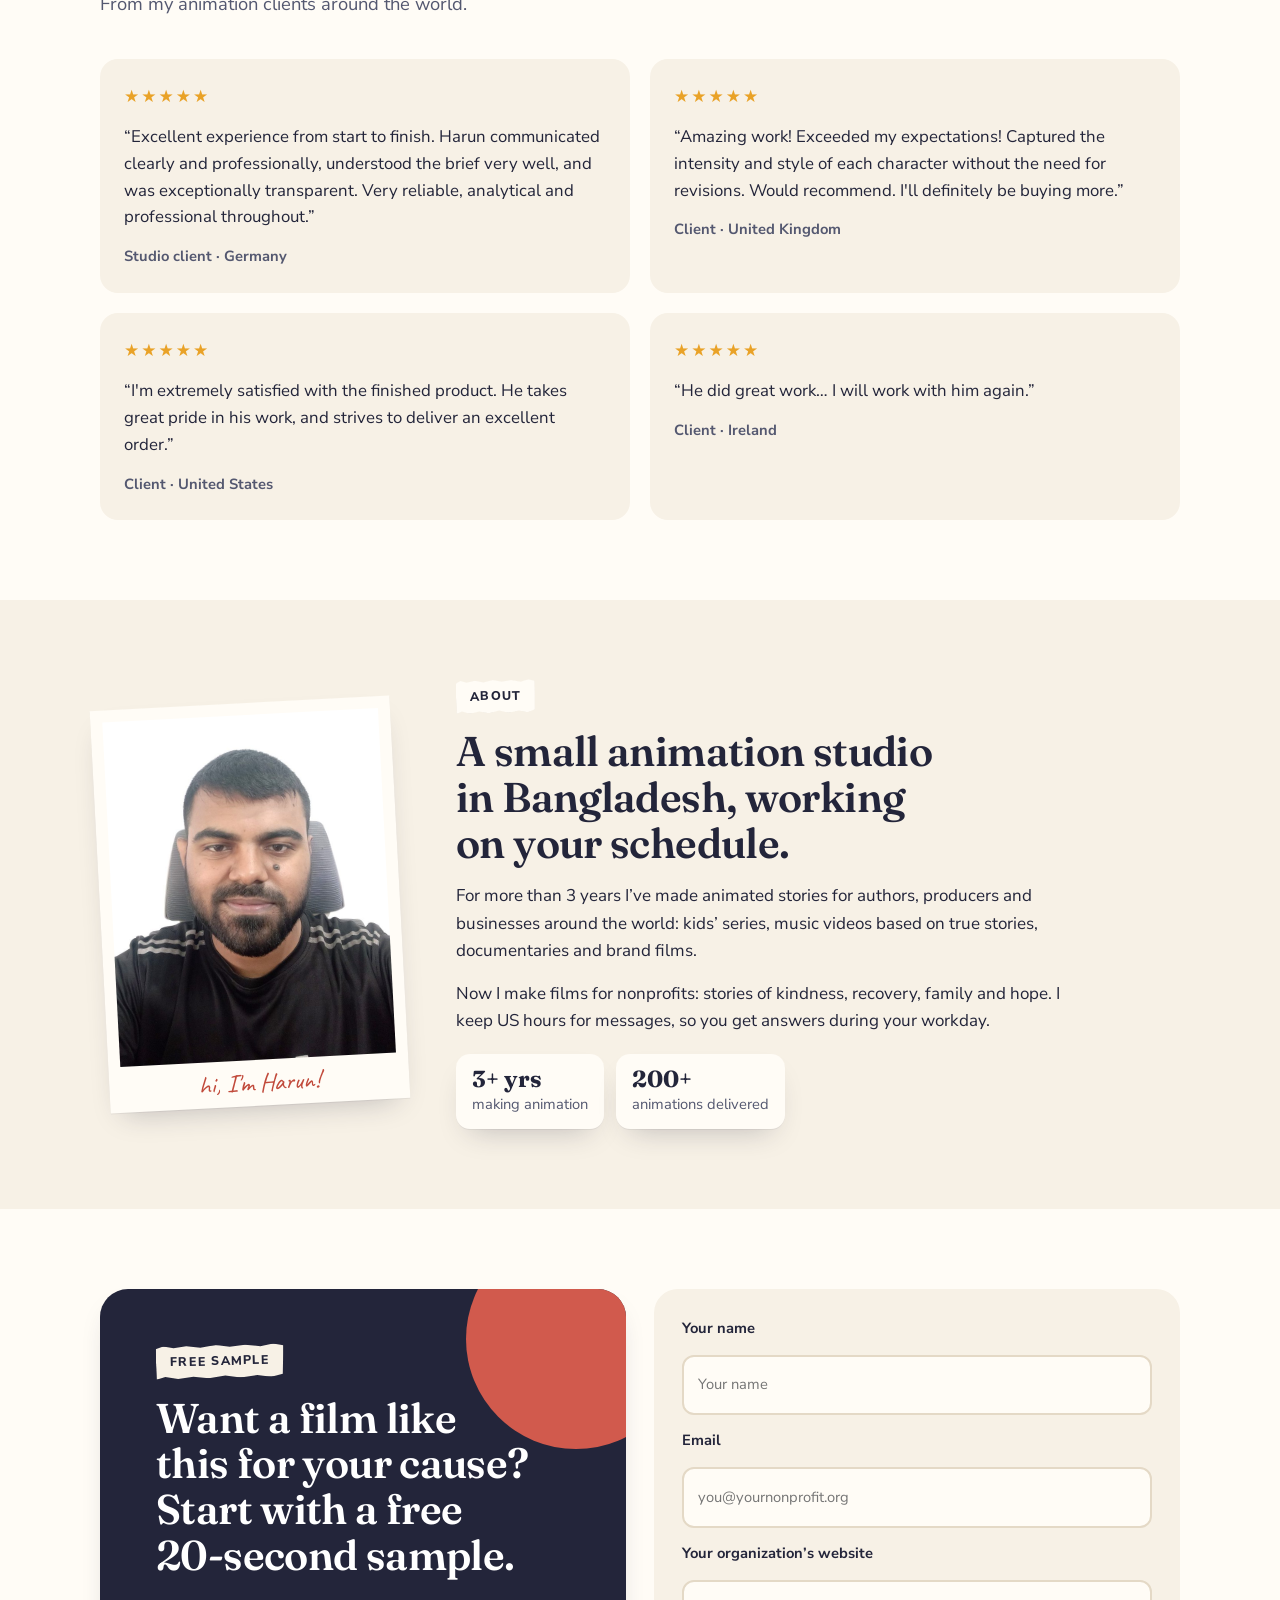
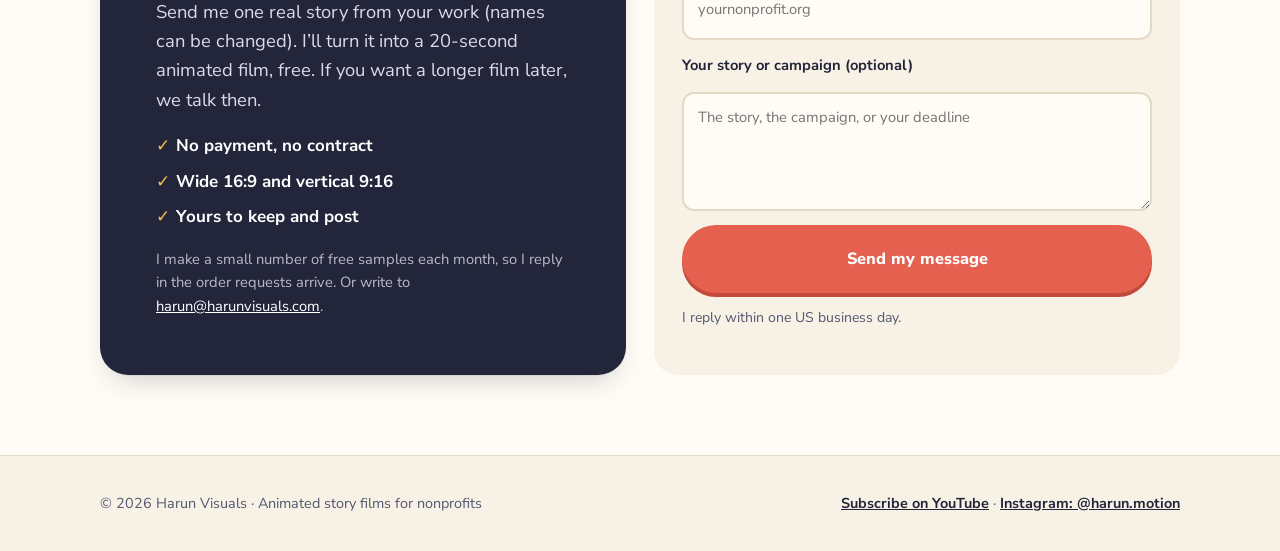
==== commit e94a1839: "Make the homepage nonprofit-only (19 Nov draft) The page now talks to nonprofits only: offer up top," ====
--- a/index.html
+++ b/index.html
@@ -3,19 +3,20 @@
 <head>
 <meta charset="utf-8">
 <meta name="viewport" content="width=device-width, initial-scale=1, viewport-fit=cover">
-<title>Harun Visuals | Animated Short Films by Harun Motion</title>
-<meta name="description" content="Short animated films that turn the real stories behind your mission into something people feel. For Giving Tuesday, year-end appeals, galas and social media.">
+<title>Harun Visuals | Animated story films for nonprofits</title>
+<meta name="description" content="Short animated films for nonprofits, from one real story in your work. For Giving Tuesday, year-end appeals, galas and social media. Start with a free 20-second sample.">
 <meta property="og:type" content="website">
 <meta property="og:url" content="https://harunvisuals.com/">
 <meta property="og:title" content="Harun Visuals · Animated story films for nonprofits">
-<meta property="og:description" content="Your mission, told as a story people feel. Short animated films for Giving Tuesday, year-end appeals, galas and social media.">
+<meta property="og:description" content="Short animated films for nonprofits, from one real story in your work. No film crew, no actors, and nobody has to show their face.">
 <meta property="og:image" content="https://harunvisuals.com/assets/films/red-umbrella.jpg">
 <meta name="twitter:card" content="summary_large_image">
 <link rel="preconnect" href="https://fonts.googleapis.com">
 <link rel="preconnect" href="https://fonts.gstatic.com" crossorigin>
 <link rel="stylesheet" href="https://fonts.googleapis.com/css2?family=Caveat:wght@600&family=Fraunces:opsz,wght@9..144,500;9..144,600&family=Nunito+Sans:opsz,wght@6..12,400;6..12,700;6..12,800&display=swap">
-<link rel="stylesheet" href="assets/style.css">
-<link rel="stylesheet" href="assets/youtube.css?v=2">
+<link rel="stylesheet" href="assets/style.css?v=3">
+<link rel="stylesheet" href="assets/youtube.css?v=3">
+<link rel="stylesheet" href="assets/nonprofit.css?v=1">
 </head>
 <body>
 
@@ -23,7 +24,6 @@
   <div class="wrap">
     <a class="tb tb-yt" href="https://www.youtube.com/@harun.motion" target="_blank" rel="noopener"><svg viewBox="0 0 24 24" aria-hidden="true"><path d="M23 7.2a3 3 0 0 0-2.1-2.1C19 4.6 12 4.6 12 4.6s-7 0-8.9.5A3 3 0 0 0 1 7.2 31 31 0 0 0 .5 12 31 31 0 0 0 1 16.8a3 3 0 0 0 2.1 2.1c1.9.5 8.9.5 8.9.5s7 0 8.9-.5a3 3 0 0 0 2.1-2.1 31 31 0 0 0 .5-4.8 31 31 0 0 0-.5-4.8zM9.7 15.1V8.9L15.5 12l-5.8 3.1z"/></svg>YouTube</a>
     <a class="tb" href="https://www.instagram.com/harun.motion/" target="_blank" rel="noopener"><svg viewBox="0 0 24 24" aria-hidden="true"><path d="M12 7a5 5 0 1 0 0 10 5 5 0 0 0 0-10zm0 8.2a3.2 3.2 0 1 1 0-6.4 3.2 3.2 0 0 1 0 6.4zM17.3 5.5a1.2 1.2 0 1 0 0 2.4 1.2 1.2 0 0 0 0-2.4zM12 2.2c-2.7 0-3 0-4 .1-3.6.2-5.5 2-5.7 5.7-.1 1-.1 1.3-.1 4s0 3 .1 4c.2 3.6 2.1 5.5 5.7 5.7 1 .1 1.3.1 4 .1s3 0 4-.1c3.6-.2 5.5-2.1 5.7-5.7.1-1 .1-1.3.1-4s0-3-.1-4c-.2-3.6-2.1-5.5-5.7-5.7-1-.1-1.3-.1-4-.1zm0 1.8c2.6 0 2.9 0 3.9.1 2.6.1 3.9 1.4 4 4 .1 1 .1 1.3.1 3.9s0 2.9-.1 3.9c-.1 2.6-1.4 3.9-4 4-1 .1-1.3.1-3.9.1s-2.9 0-3.9-.1c-2.6-.1-3.9-1.4-4-4C4 14.9 4 14.6 4 12s0-2.9.1-3.9c.1-2.6 1.4-3.9 4-4C9.1 4 9.4 4 12 4z"/></svg>Instagram</a>
-    <span class="tb tb-soon"><svg viewBox="0 0 24 24" aria-hidden="true"><path d="M16.6 2h-3.4v13.4a2.9 2.9 0 1 1-2.9-2.9c.3 0 .6 0 .9.1V9.1a6.4 6.4 0 1 0 5.4 6.3V8.6a8 8 0 0 0 4.6 1.5V6.7a4.6 4.6 0 0 1-4.6-4.7z"/></svg>TikTok <i>soon</i></span>
     <a class="tb tb-mail" href="mailto:harun@harunvisuals.com"><svg viewBox="0 0 24 24" aria-hidden="true"><path d="M2 5h20v14H2V5zm2 2v.4l8 5 8-5V7H4zm16 2.8-8 5-8-5V17h16V9.8z"/></svg>harun@harunvisuals.com</a>
   </div>
 </div>
@@ -33,37 +33,29 @@
     <a class="logo" href="./"><span class="logo-dot" aria-hidden="true"></span>harun visuals</a>
     <div class="nav-links">
       <a class="hide-sm" href="#films">Films</a>
-      <a class="hide-sm" href="#work">Work with me</a>
-      <a class="hide-sm" href="#contact">Contact</a>
-      <a class="btn btn-yt btn-sm" href="https://www.youtube.com/@harun.motion?sub_confirmation=1" target="_blank" rel="noopener"><svg viewBox="0 0 24 24" aria-hidden="true"><path fill-rule="evenodd" d="M23 7.2a3 3 0 0 0-2.1-2.1C19 4.6 12 4.6 12 4.6s-7 0-8.9.5A3 3 0 0 0 1 7.2 31 31 0 0 0 .5 12 31 31 0 0 0 1 16.8a3 3 0 0 0 2.1 2.1c1.9.5 8.9.5 8.9.5s7 0 8.9-.5a3 3 0 0 0 2.1-2.1 31 31 0 0 0 .5-4.8 31 31 0 0 0-.5-4.8zM9.7 15.1V8.9L15.5 12l-5.8 3.1z"/></svg>Subscribe</a>
+      <a class="hide-sm" href="#how">How it works</a>
+      <a class="hide-sm" href="#about">About</a>
+      <a class="btn btn-main btn-sm" href="#contact">Ask for a sample</a>
     </div>
   </div>
 </nav>
 
-<header class="yt-hero">
+<header class="hero np-hero">
   <div class="wrap">
-    <div class="yh-top">
-      <span class="hand">came here from a Short? welcome!</span>
-      <h1>Watch the <span class="mark">full film</span> here.</h1>
+    <div class="hero-copy">
+      <div><span class="tag">Animated story films for nonprofits</span></div>
+      <h1>Short animated films for nonprofits, from one <span class="mark">real story</span> in your work.</h1>
+      <p class="lead">For Giving Tuesday, year-end appeals, galas and social media. No film crew, no actors, and nobody has to show their face.</p>
+      <div class="hero-ctas">
+        <a class="btn btn-main" href="#contact">Ask for a 20-second sample</a>
+        <a class="btn btn-ghost" href="#films">See the films</a>
+      </div>
+      <div class="trust"><span>Wide + vertical with every film</span><span>Everything in writing</span><span>A reply in one US business day</span></div>
     </div>
-    <figure class="yh-film">
-      <div class="frame">
-        <div class="yt-lite" data-id="szY4NwiiPiY" data-title="Stars on the Ceiling">
-          <img src="https://i.ytimg.com/vi/szY4NwiiPiY/maxresdefault.jpg" alt="Stars on the Ceiling, animated short film" loading="eager">
-          <button class="yt-play" type="button" aria-label="Play Stars on the Ceiling"></button>
-          <span class="yt-badge">New film</span>
-        </div>
-      </div>
-      <figcaption class="hand">↑ Stars on the Ceiling, the newest film</figcaption>
+    <figure class="hero-film">
+      <div class="frame"><video src="assets/films/hero-loop.mp4" poster="assets/films/hero-loop.jpg" autoplay muted loop playsinline preload="metadata" aria-label="A moment from The Red Umbrella: two children share a red umbrella in the rain"></video></div>
+      <figcaption class="hand">↑ from “The Red Umbrella”</figcaption>
     </figure>
-    <div class="yh-rest">
-      <p class="lead">Short animated films about kindness, family and small brave moments. Every Short you saw on YouTube, Instagram or TikTok comes from a full film.</p>
-      <div class="hero-ctas">
-        <a class="btn btn-yt" href="https://www.youtube.com/@harun.motion?sub_confirmation=1" target="_blank" rel="noopener"><svg viewBox="0 0 24 24" aria-hidden="true"><path fill-rule="evenodd" d="M23 7.2a3 3 0 0 0-2.1-2.1C19 4.6 12 4.6 12 4.6s-7 0-8.9.5A3 3 0 0 0 1 7.2 31 31 0 0 0 .5 12 31 31 0 0 0 1 16.8a3 3 0 0 0 2.1 2.1c1.9.5 8.9.5 8.9.5s7 0 8.9-.5a3 3 0 0 0 2.1-2.1 31 31 0 0 0 .5-4.8 31 31 0 0 0-.5-4.8zM9.7 15.1V8.9L15.5 12l-5.8 3.1z"/></svg>Subscribe on YouTube</a>
-        <a class="btn btn-ghost" href="#films">See all films</a>
-      </div>
-      <p class="yh-handle">youtube.com/<b>@harun.motion</b></p>
-    </div>
   </div>
 </header>
 
@@ -72,11 +64,10 @@
     <div class="head">
       <span class="tag">Films</span>
       <h2>Stories that move people</h2>
-      <p class="lead">Six films in six different looks. Press play, with sound on.</p>
+      <p class="lead">Press play, with sound on.</p>
     </div>
-    <h3 class="group-title">Stories for causes</h3>
-    <div class="films">
-      <figure class="film film-wide">
+    <div class="films films-3">
+      <figure class="film">
         <div class="player"><video src="assets/films/red-umbrella.mp4" poster="assets/films/red-umbrella.jpg" controls controlslist="nodownload" playsinline preload="none"></video><button class="play" type="button" aria-label="Play The Red Umbrella"></button></div>
         <figcaption><h3>The Red Umbrella</h3><p>A girl alone at a rainy bus stop, and the small kindness that changes her day. Watercolor, 43 seconds.</p></figcaption>
       </figure>
@@ -89,100 +80,28 @@
         <figcaption><h3>They Gave Everything</h3><p>A Christmas tribute to older people and the lives they lived: the young footballer, the nurse, the soldier. Cinematic, 4½ minutes.</p></figcaption>
       </figure>
     </div>
-    <aside class="made-note">
-      <span class="hand">how I make them</span>
-      <p>I write and direct every film myself. I use AI tools for drawing, animation and voices, then finish everything by hand: the story, the timing, the edits, the sound and the music. That’s why a film takes weeks instead of months, and costs much less than a traditional studio.</p>
-    </aside>
-    <h3 class="group-title">More storytelling</h3>
-    <div class="films films-3">
-      <figure class="film">
-        <div class="player"><video src="assets/films/ollie.mp4" poster="assets/films/ollie.jpg" controls controlslist="nodownload" playsinline preload="none"></video><button class="play" type="button" aria-label="Play Ollie Tucks Everyone In"></button></div>
-        <figcaption><h3>Ollie Tucks Everyone In</h3><p>A little owl says goodnight to every friend in the forest, and then someone tucks him in. Storybook, 31 seconds.</p></figcaption>
+    <div class="yt-grid">
+      <figure class="yt-card">
+        <a class="yt-lite" href="https://www.youtube.com/watch?v=EwWu86kut7A" target="_blank" rel="noopener"><img src="assets/films/yt_EwWu86kut7A.jpg" alt="The Coat on the Hook, animated short film" loading="lazy"><span class="yt-play" aria-hidden="true"></span></a>
+        <figcaption><h3>The Coat on the Hook</h3><p>Every morning a girl sees the same cold man at her bus stop. At home, her late grandad’s warm coat still hangs by the door. No words, 4½ minutes.</p></figcaption>
       </figure>
-      <figure class="film">
-        <div class="player"><video src="assets/films/ghibli-story.mp4" poster="assets/films/ghibli-story.jpg" controls controlslist="nodownload" playsinline preload="none"></video><button class="play" type="button" aria-label="Play A family story on the farm"></button></div>
-        <figcaption><h3>A family story on the farm</h3><p>A girl, her grandfather and a little white rabbit on their farm. Anime look, 2½ minutes.</p></figcaption>
+      <figure class="yt-card">
+        <a class="yt-lite" href="https://www.youtube.com/watch?v=Q3V5ncdVNMs" target="_blank" rel="noopener"><img src="assets/films/yt_Q3V5ncdVNMs.jpg" alt="The Lemon Tree, animated short film" loading="lazy"><span class="yt-play" aria-hidden="true"></span></a>
+        <figcaption><h3>The Lemon Tree</h3><p>A new girl can’t speak the language at her new school, so every day she draws her old home. Then one boy finds her drawings. No words, 6 minutes.</p></figcaption>
       </figure>
-      <figure class="film">
-        <div class="player"><video src="assets/films/old-healer.mp4" poster="assets/films/old-healer.jpg" controls controlslist="nodownload" playsinline preload="none"></video><button class="play" type="button" aria-label="Play The Old Healer"></button></div>
-        <figcaption><h3>The Old Healer</h3><p>An old healer is turned away from a royal celebration, and a king asks her to stay. Anime style, Japanese voices with English subtitles, 1½ minutes.</p></figcaption>
+      <figure class="yt-card">
+        <a class="yt-lite" href="https://www.youtube.com/watch?v=szY4NwiiPiY" target="_blank" rel="noopener"><img src="assets/films/yt_szY4NwiiPiY.jpg" alt="Stars on the Ceiling, animated short film" loading="lazy"><span class="yt-play" aria-hidden="true"></span></a>
+        <figcaption><h3>Stars on the Ceiling</h3><p>A scared boy in hospital, a tired dad, and a night nurse with a pocket full of stars. No words, 5 minutes.</p></figcaption>
       </figure>
-    </div>
-    <div class="more-links">
-    <a class="insta yt-more" href="https://www.youtube.com/@harun.motion/videos" target="_blank" rel="noopener">
-      <span class="yt-icon" aria-hidden="true"></span>
-      <span><b>Watch more films on YouTube</b><small>@harun.motion</small></span>
-      <span class="insta-go" aria-hidden="true">→</span>
-    </a>
-    <a class="insta" href="https://www.instagram.com/harun.motion/" target="_blank" rel="noopener">
-      <span class="insta-icon" aria-hidden="true"></span>
-      <span><b>See 40+ more animations on Instagram</b><small>@harun.motion</small></span>
-      <span class="insta-go" aria-hidden="true">→</span>
-    </a>
     </div>
   </div>
 </section>
 
-<section class="band follow-band">
+<section class="band why-line">
   <div class="wrap">
-    <div class="head">
-      <span class="hand">don't miss the next one</span>
-      <h2>Follow the films</h2>
-    </div>
-    <div class="follow">
-      <a class="fl fl-yt" href="https://www.youtube.com/@harun.motion?sub_confirmation=1" target="_blank" rel="noopener"><b>YouTube</b><span>@harun.motion</span><em>Subscribe →</em></a>
-      <a class="fl fl-ig" href="https://www.instagram.com/harun.motion/" target="_blank" rel="noopener"><b>Instagram</b><span>@harun.motion</span><em>Follow →</em></a>
-      <span class="fl fl-tt"><b>TikTok</b><span>coming soon</span><em>&nbsp;</em></span>
-      <a class="fl fl-mail" href="mailto:harun@harunvisuals.com"><b>Email</b><span>harun@harunvisuals.com</span><em>Write to me →</em></a>
-    </div>
-  </div>
-</section>
-
-<section class="hero work" id="work">
-  <div class="wrap">
-    <div class="hero-copy">
-      <div><span class="tag">Work with me · animated story films for nonprofits</span></div>
-      <h2 class="h1-size">Your mission, told as a story people <span class="mark">feel</span>.</h2>
-      <p class="lead">I turn the real stories behind your work into short animated films for Giving Tuesday, year-end appeals, galas and social media. No film crew, no actors, and nobody has to show their face.</p>
-      <div class="hero-ctas">
-        <a class="btn btn-main" href="#films">See the films</a>
-        <a class="btn btn-ghost" href="#free-sample">Free 20-second sample</a>
-      </div>
-      <div class="trust"><span>200+ animations delivered</span><span>Wide + vertical cuts</span><span>Everything in writing</span></div>
-    </div>
-    <figure class="hero-film">
-      <div class="frame"><video src="assets/films/hero-loop.mp4" poster="assets/films/hero-loop.jpg" autoplay muted loop playsinline preload="metadata" aria-label="A moment from The Red Umbrella: two children share a red umbrella in the rain"></video></div>
-      <figcaption class="hand">↑ from “The Red Umbrella”</figcaption>
-    </figure>
-  </div>
-</section>
-
-<section class="band">
-  <div class="wrap">
-    <div class="head">
-      <span class="hand">why animation?</span>
-      <h2>Some stories can’t be filmed. They can still be told.</h2>
-    </div>
-    <div class="why">
-      <div class="why-card"><span class="chip" style="background:var(--coral)">1</span><h3>It protects people</h3><p>A child in foster care, a mother in recovery, a teen who slept outside. Animation tells their story without showing their face or their name.</p></div>
-      <div class="why-card"><span class="chip" style="background:var(--sky-deep)">2</span><h3>It makes people feel</h3><p>Donors forget numbers. They remember one person and one moment. I build every film around that moment.</p></div>
-      <div class="why-card"><span class="chip" style="background:var(--sun);color:var(--ink)">3</span><h3>It works everywhere</h3><p>A wide film for email, YouTube and the gala screen. A vertical cut for Reels, TikTok and Stories. A GIF and stills for your email header.</p></div>
-    </div>
-  </div>
-</section>
-
-<section class="band">
-  <div class="wrap">
-    <div class="head">
-      <span class="tag">What I make</span>
-      <h2>Films for the moments your team needs them</h2>
-    </div>
-    <div class="offers">
-      <div class="offer"><h3>Giving Tuesday &amp; year-end films</h3><p>A 20 to 60 second story that opens your appeal email and your posts. It ends on your words and your donate link.</p></div>
-      <div class="offer"><h3>Gala &amp; event films</h3><p>A longer story film for the big screen, built around one real person your guests will remember.</p></div>
-      <div class="offer"><h3>Social cut packs</h3><p>Every film comes in wide 16:9 and vertical 9:16. On request: a GIF for email and stills for posts.</p></div>
-      <div class="offer"><h3>Mission &amp; program explainers</h3><p>What you do, who it helps and why it matters, in about a minute, for your website and grant reports.</p></div>
-    </div>
+    <span class="hand">why animation?</span>
+    <h2>Some stories can’t be filmed. They can still be told.</h2>
+    <p class="lead">A child in foster care, a mother in recovery, a teen who slept outside. Animation tells their story without showing their face or their name.</p>
   </div>
 </section>
 
@@ -199,6 +118,10 @@
       <li class="step"><span class="step-n">3</span><h3>Approve the look</h3><p>Style frames and characters in your colours, then a rough moving version with timing and music.</p></li>
       <li class="step"><span class="step-n">4</span><h3>Get your film</h3><p>Animation, music and sound, delivered in 16:9 and 9:16, with two rounds of changes included.</p></li>
     </ol>
+    <aside class="made-note">
+      <span class="hand">how I make them</span>
+      <p>I write and direct every film myself. I use AI tools for drawing, animation and voices, then finish everything by hand: the story, the timing, the edits, the sound and the music. That’s why a film takes weeks instead of months, and costs much less than a traditional studio.</p>
+    </aside>
   </div>
 </section>
 
@@ -229,52 +152,26 @@
       <div class="facts">
         <div class="fact"><b>3+ yrs</b>making animation</div>
         <div class="fact"><b>200+</b>animations delivered</div>
-        <div class="fact"><b>16:9 + 9:16</b>with every film</div>
       </div>
     </div>
   </div>
 </section>
 
-<section id="free-sample">
-  <div class="wrap">
+<section id="contact" class="band">
+  <div class="wrap ask">
     <div class="free-card">
       <span class="tag">Free sample</span>
-      <h2>Not sure yet? Get a free 20-second film.</h2>
-      <p class="lead">Send me one real story from your work (names can be changed). I’ll turn it into a 20-second animated film, free. Use it for Giving Tuesday or your social media. If you want a longer film later, we talk then.</p>
+      <h2>Want a film like this for your cause? Start with a free 20-second sample.</h2>
+      <p class="lead">Send me one real story from your work (names can be changed). I’ll turn it into a 20-second animated film, free. If you want a longer film later, we talk then.</p>
       <ul class="free-list"><li>No payment, no contract</li><li>Wide 16:9 and vertical 9:16</li><li>Yours to keep and post</li></ul>
-      <div><a class="btn btn-main" href="#contact">Ask for my free sample</a></div>
-      <p class="small-print">I make a small number of free samples each month, so I reply in the order requests arrive.</p>
-    </div>
-  </div>
-</section>
-
-<section id="contact" class="band">
-  <div class="wrap contact">
-    <div class="contact-info">
-      <span class="tag">Contact</span>
-      <h2>Tell me about your story.</h2>
-      <p class="lead">A campaign, a real story, or just your mission. I’ll reply in writing within one US business day with first ideas, free.</p>
-      <div class="ways">
-        <a class="way" href="https://www.youtube.com/@harun.motion" target="_blank" rel="noopener"><span>YouTube</span><code>@harun.motion</code></a>
-        <a class="way" href="mailto:harun@harunvisuals.com"><span>Email</span><code>harun@harunvisuals.com</code></a>
-        <a class="way" href="https://www.instagram.com/harun.motion/" target="_blank" rel="noopener"><span>Instagram</span><code>@harun.motion</code></a>
-      </div>
+      <p class="small-print">I make a small number of free samples each month, so I reply in the order requests arrive. Or write to <a href="mailto:harun@harunvisuals.com">harun@harunvisuals.com</a>.</p>
     </div>
     <form id="sample-form" novalidate>
+      <input type="hidden" name="need" value="A free 20-second sample">
       <label for="f-name">Your name<input id="f-name" name="name" autocomplete="name" required placeholder="Your name"></label>
       <label for="f-email">Email<input id="f-email" name="email" type="email" autocomplete="email" required placeholder="you@yournonprofit.org"></label>
       <label for="f-link">Your organization’s website<input id="f-link" name="link" placeholder="yournonprofit.org"></label>
-      <label for="f-need">What are you planning?
-        <select id="f-need" name="need">
-          <option>A free 20-second sample</option>
-          <option>A Giving Tuesday or year-end film</option>
-          <option>A film for a gala or event</option>
-          <option>Vertical cuts for social media</option>
-          <option>A mission or program explainer</option>
-          <option>Something else</option>
-        </select>
-      </label>
-      <label for="f-msg">Message (optional)<textarea id="f-msg" name="message" placeholder="The story, the campaign, or your deadline"></textarea></label>
+      <label for="f-msg">Your story or campaign (optional)<textarea id="f-msg" name="message" placeholder="The story, the campaign, or your deadline"></textarea></label>
       <button class="btn btn-main" type="submit">Send my message</button>
       <p class="form-note" id="form-status" role="status">I reply within one US business day.</p>
     </form>
@@ -282,9 +179,9 @@
 </section>
 
 <footer>
-  <div class="wrap"><span>© 2026 Harun Visuals · Animated short films</span><span><a href="https://www.youtube.com/@harun.motion" target="_blank" rel="noopener">YouTube: @harun.motion</a> · <a href="https://www.instagram.com/harun.motion/" target="_blank" rel="noopener">Instagram: @harun.motion</a></span></div>
+  <div class="wrap"><span>© 2026 Harun Visuals · Animated story films for nonprofits</span><span><a href="https://www.youtube.com/@harun.motion?sub_confirmation=1" target="_blank" rel="noopener">Subscribe on YouTube</a> · <a href="https://www.instagram.com/harun.motion/" target="_blank" rel="noopener">Instagram: @harun.motion</a></span></div>
 </footer>
 
-<script src="assets/site.js?v=2"></script>
+<script src="assets/site.js?v=3"></script>
 </body>
 </html>
--- a/assets/style.css
+++ b/assets/style.css
@@ -27,7 +27,7 @@
 a { color: var(--sky-deep); }
 :focus-visible { outline: 3px solid var(--sky-deep); outline-offset: 3px; border-radius: 6px; }
 
-.wrap { width: 100%; max-width: 1120px; margin: 0 auto; padding-inline: 20px; }
+.wrap { width: 100%; max-width: 1120px; margin: 0 auto; padding-left: max(20px, env(safe-area-inset-left, 0px)); padding-right: max(20px, env(safe-area-inset-right, 0px)); }
 section { padding-block: 80px; position: relative; }
 h1, h2, h3 { font-family: var(--f-display); font-weight: 600; line-height: 1.1; margin: 0; text-wrap: balance; letter-spacing: -.015em; }
 h1 { font-size: clamp(2.4rem, 5.4vw, 4rem); }
--- a/assets/nonprofit.css
+++ b/assets/nonprofit.css
@@ -0,0 +1,32 @@
+/* Nonprofit page (19 Nov 2026): the page talks to nonprofits only. One message, one way through it. Uses the tokens from style.css. */
+
+/* top of the page: the offer */
+.np-hero h1 { font-size: clamp(2.2rem, 4.8vw, 3.5rem); }
+.np-hero .hand { font-size: 1.7rem; }
+
+/* films: one wide film, then the Story Library row, then two more */
+#films { border-top: 1px solid var(--line); }
+#films .yt-grid { margin-top: 40px; }
+#films .yt-card figcaption p { color: var(--ink-soft); font-size: .95rem; }
+
+/* one line on why animation */
+.why-line { padding-block: 64px; }
+.why-line .wrap { display: grid; gap: 14px; justify-items: start; }
+.why-line h2 { max-width: 20em; }
+.why-line .lead { max-width: 38em; }
+
+/* the honest note sits under the steps */
+.steps + .made-note { margin: 36px 0 0; }
+
+/* about: two facts */
+.facts { margin-top: 4px; }
+
+/* the one ask: the sample on the left, the form on the right */
+.ask { display: grid; grid-template-columns: 1fr 1fr; gap: 28px; align-items: stretch; }
+.ask .free-card { align-content: center; }
+.ask .free-card a { color: #fff; }
+@media (max-width: 860px) { .ask { grid-template-columns: 1fr; } }
+
+footer .wrap a + a { margin-left: 0; }
+
+a.yt-lite { display: block; }
